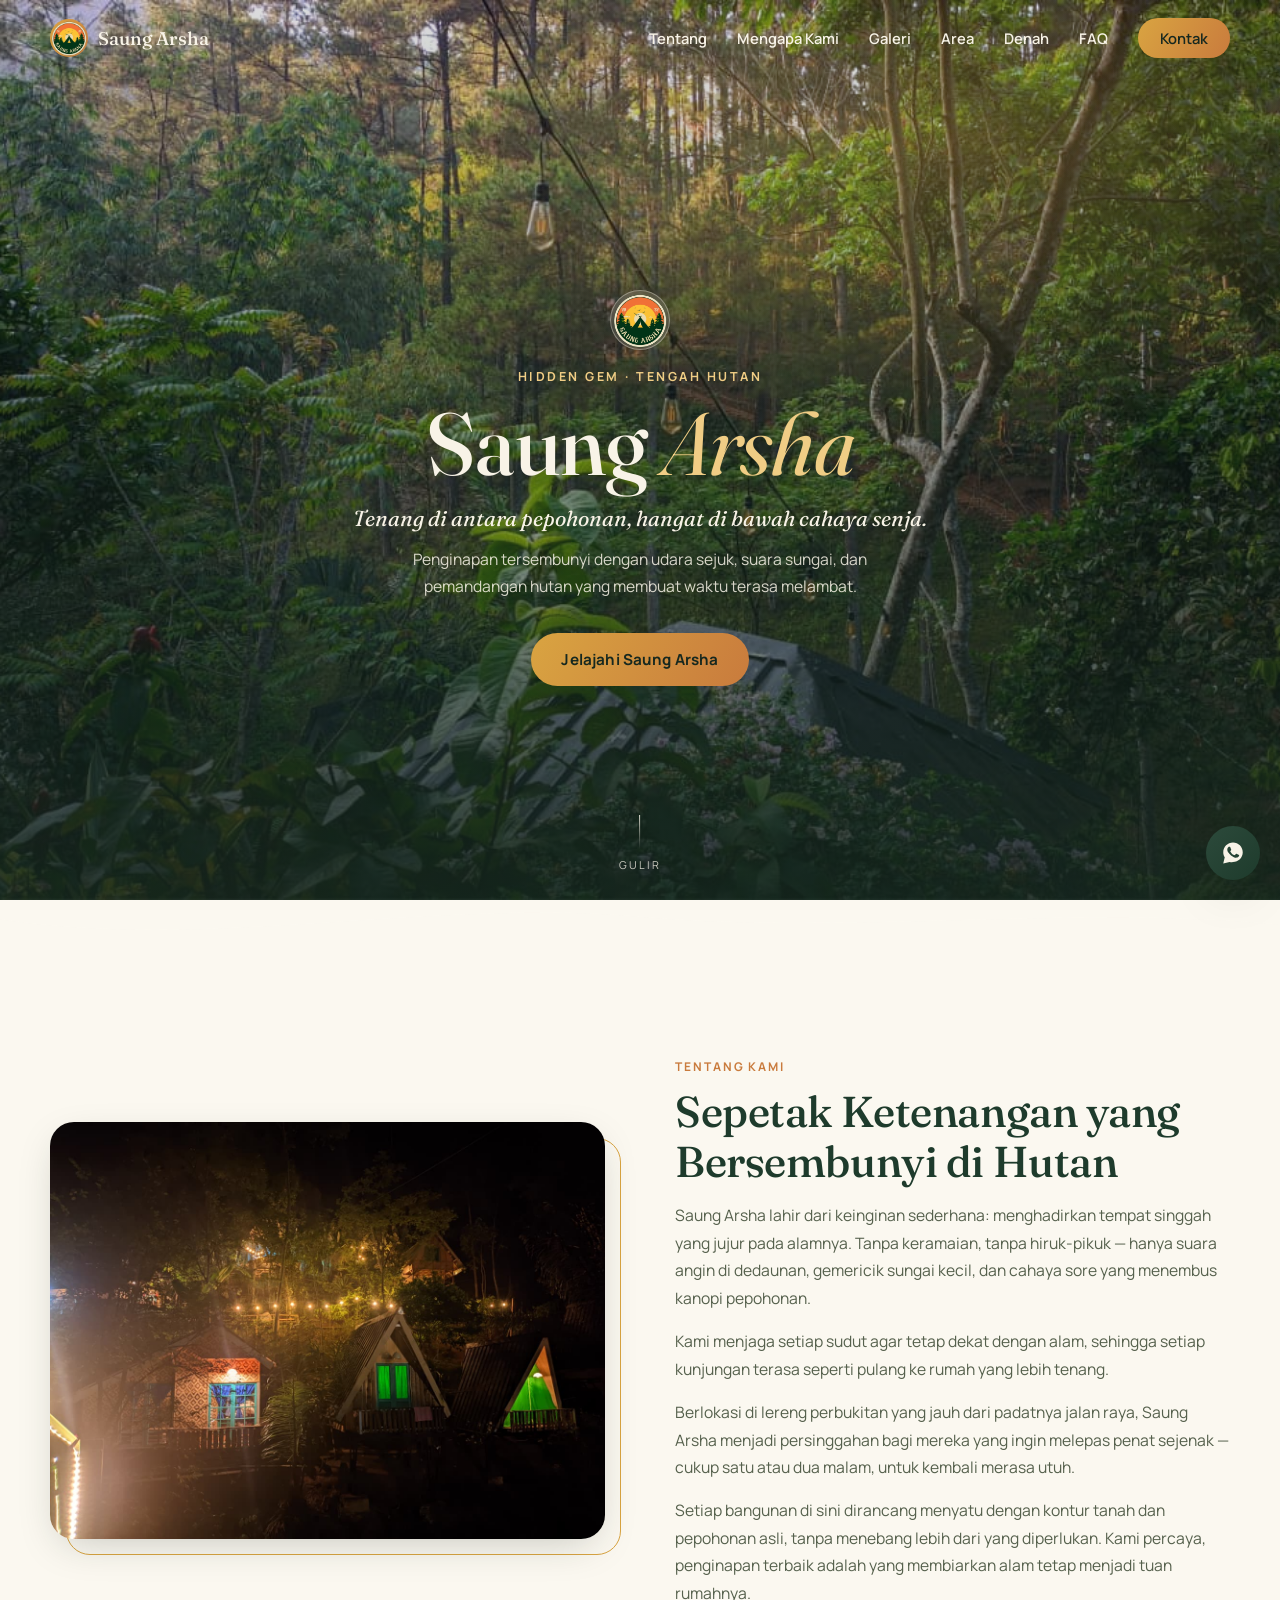
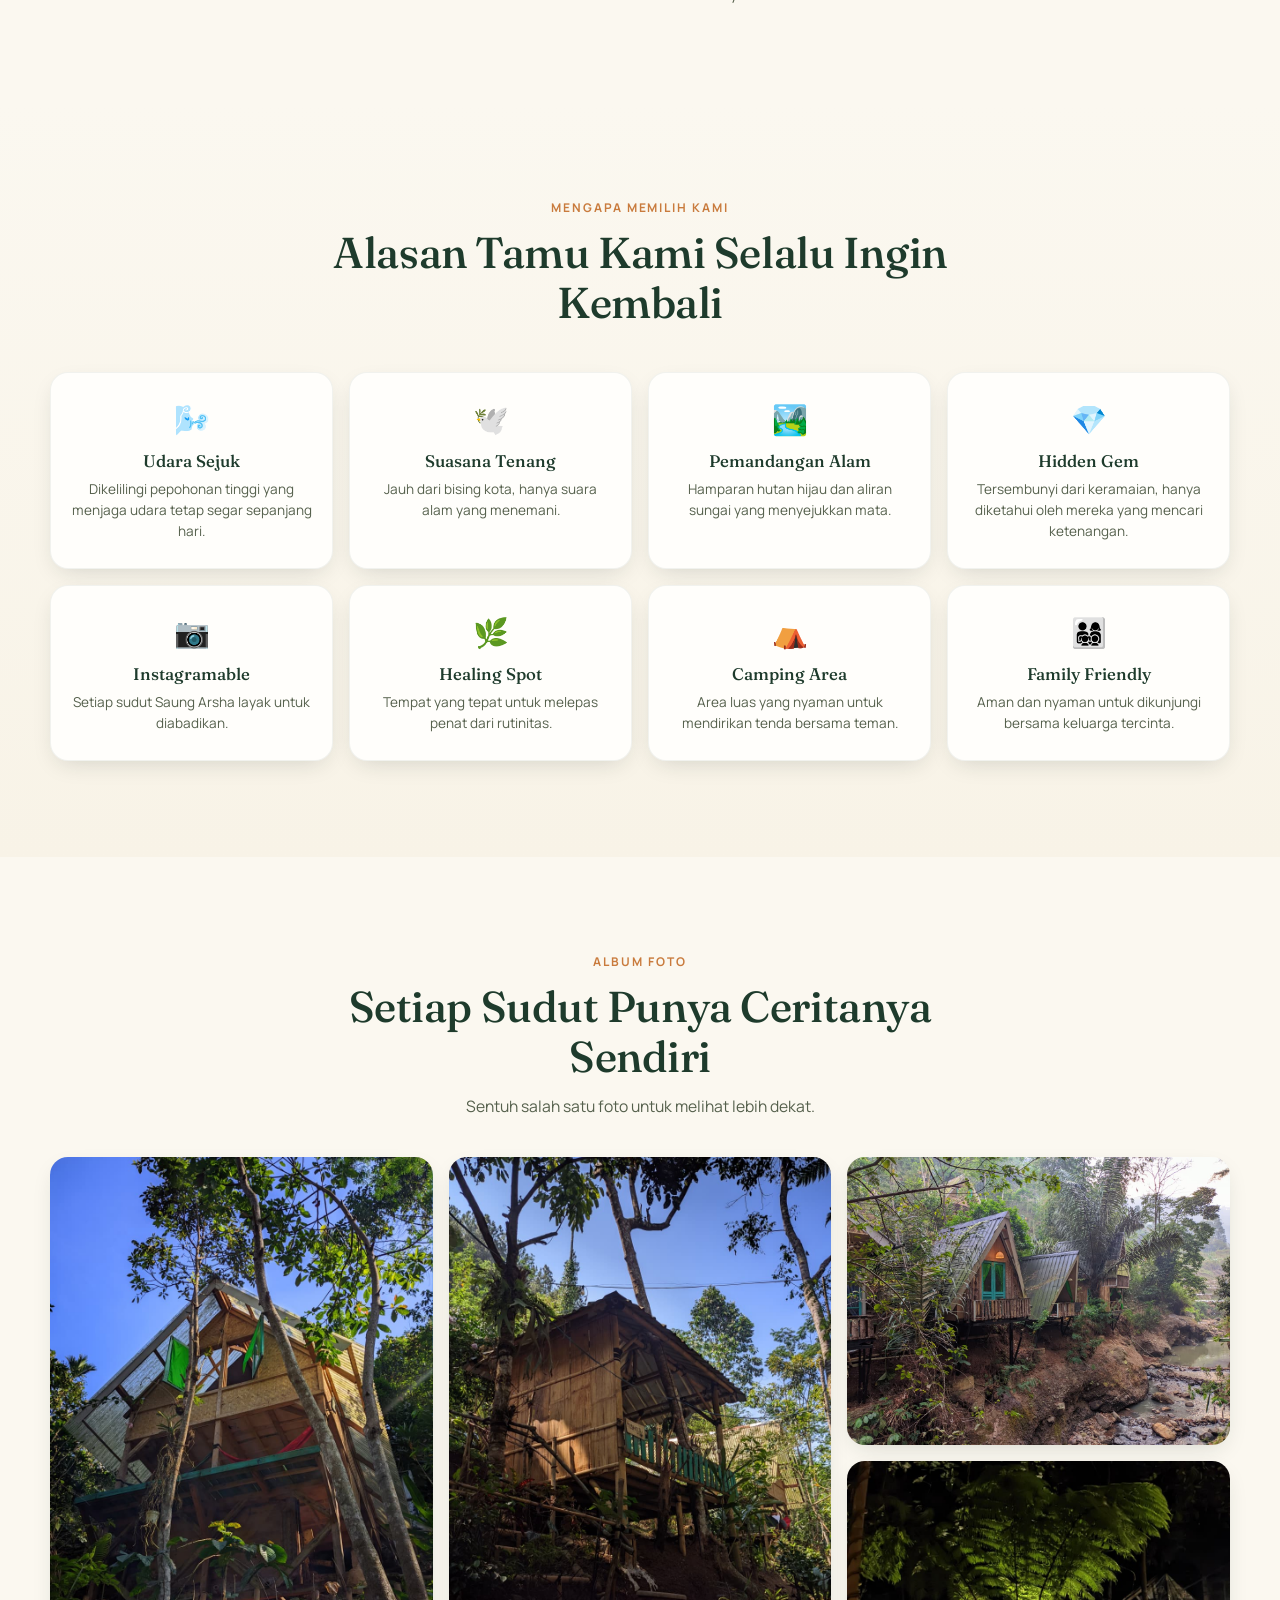
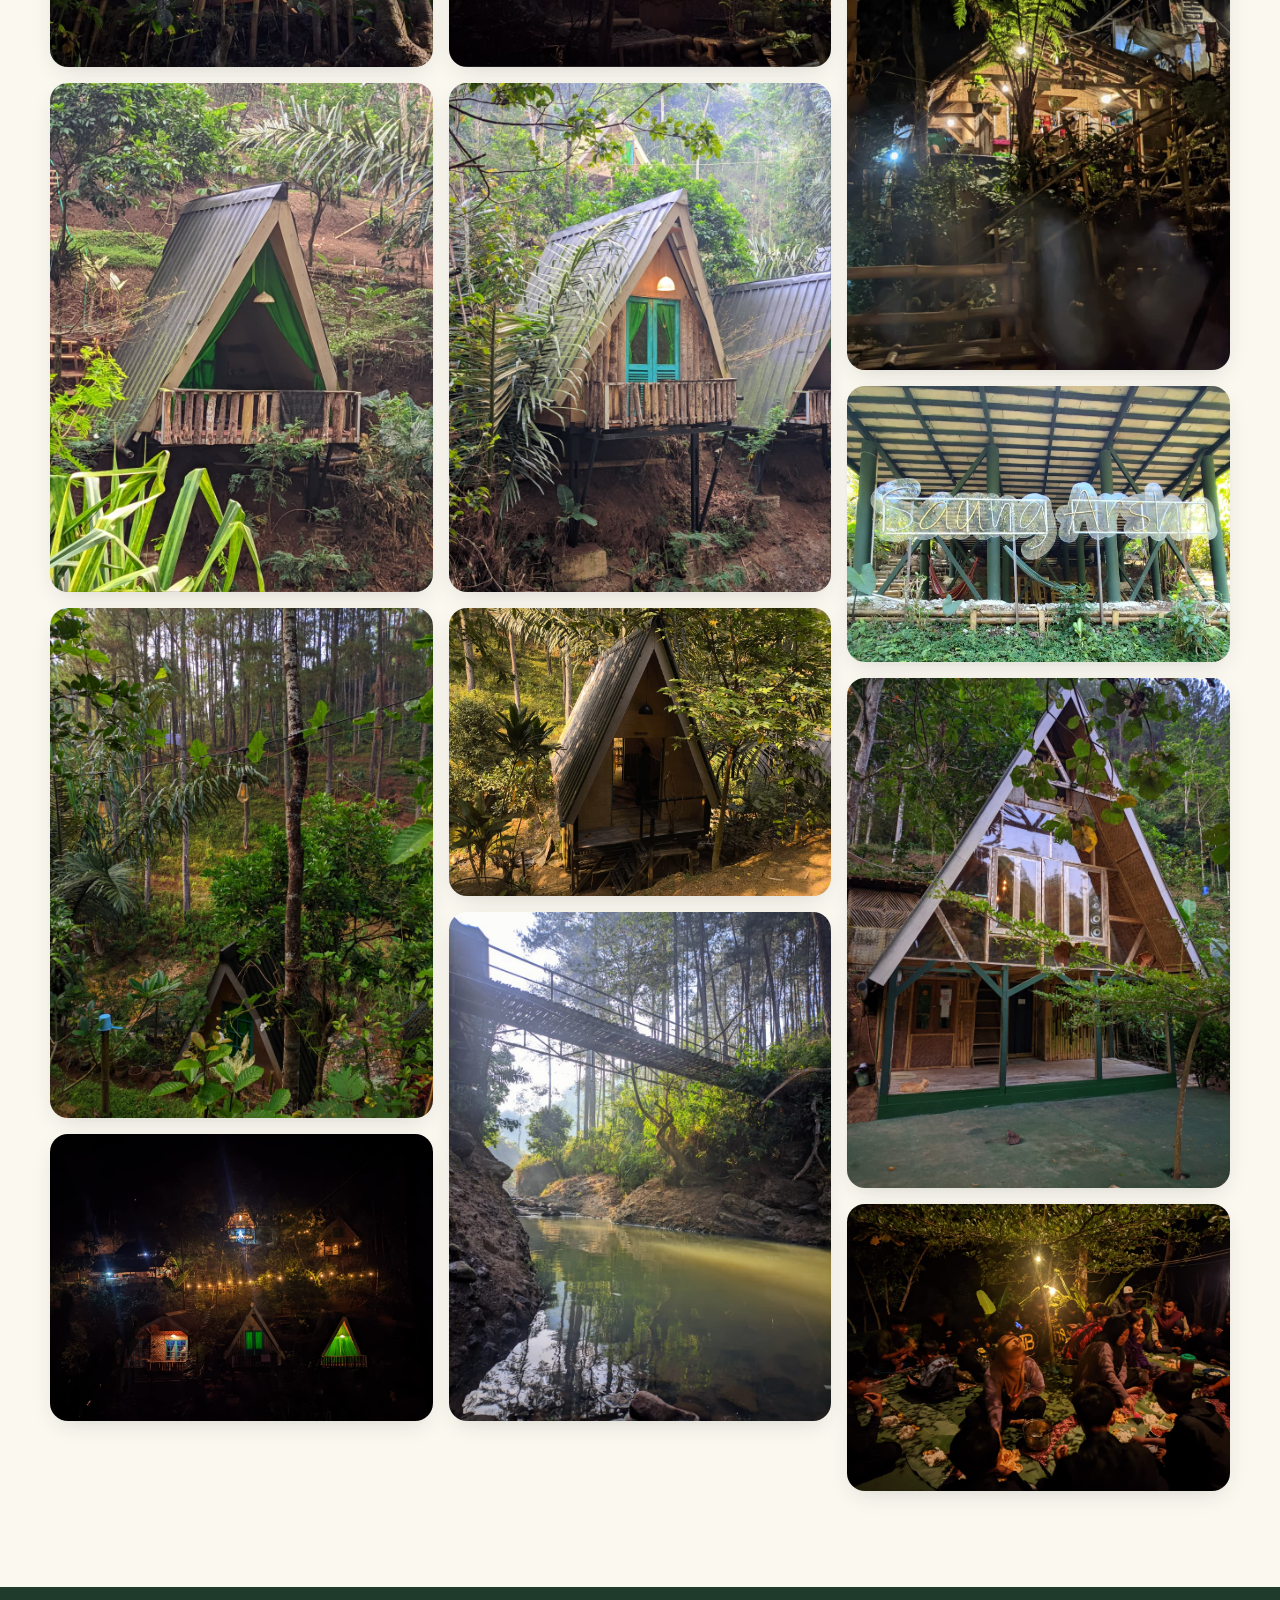
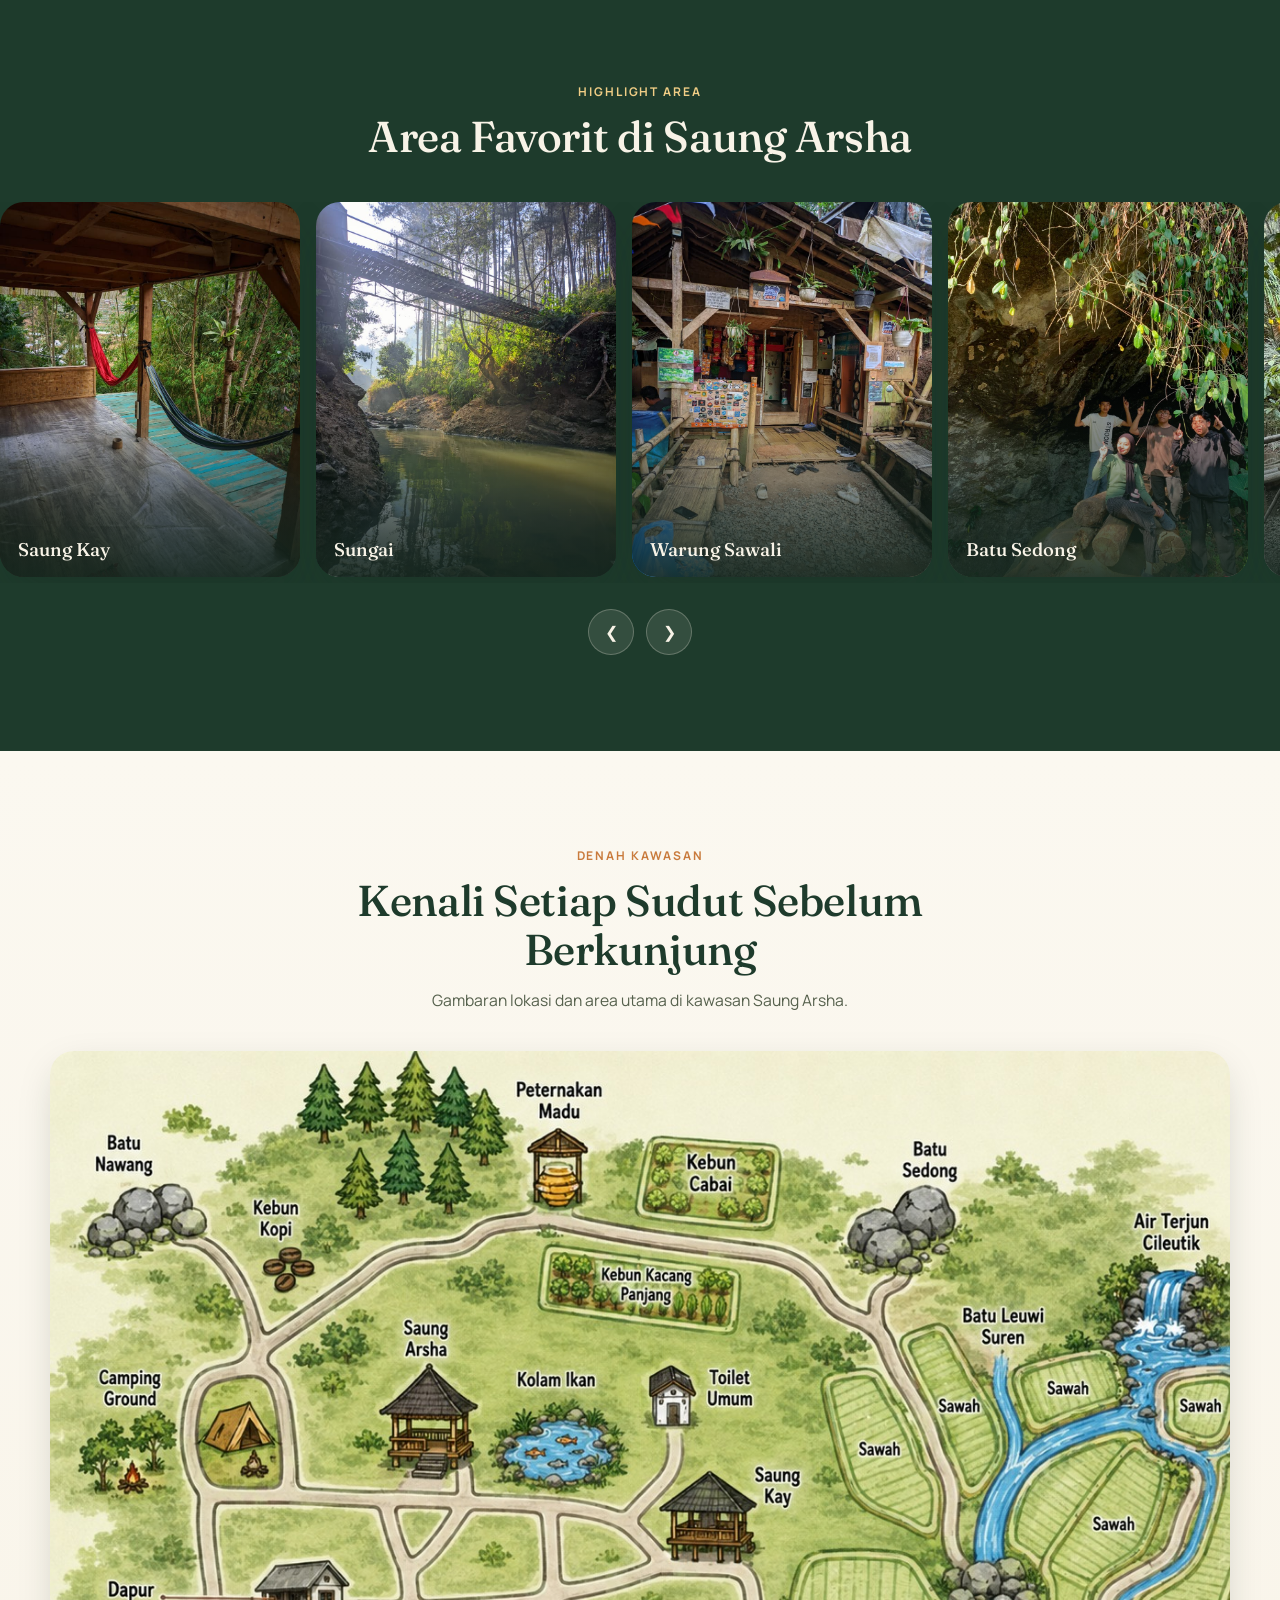
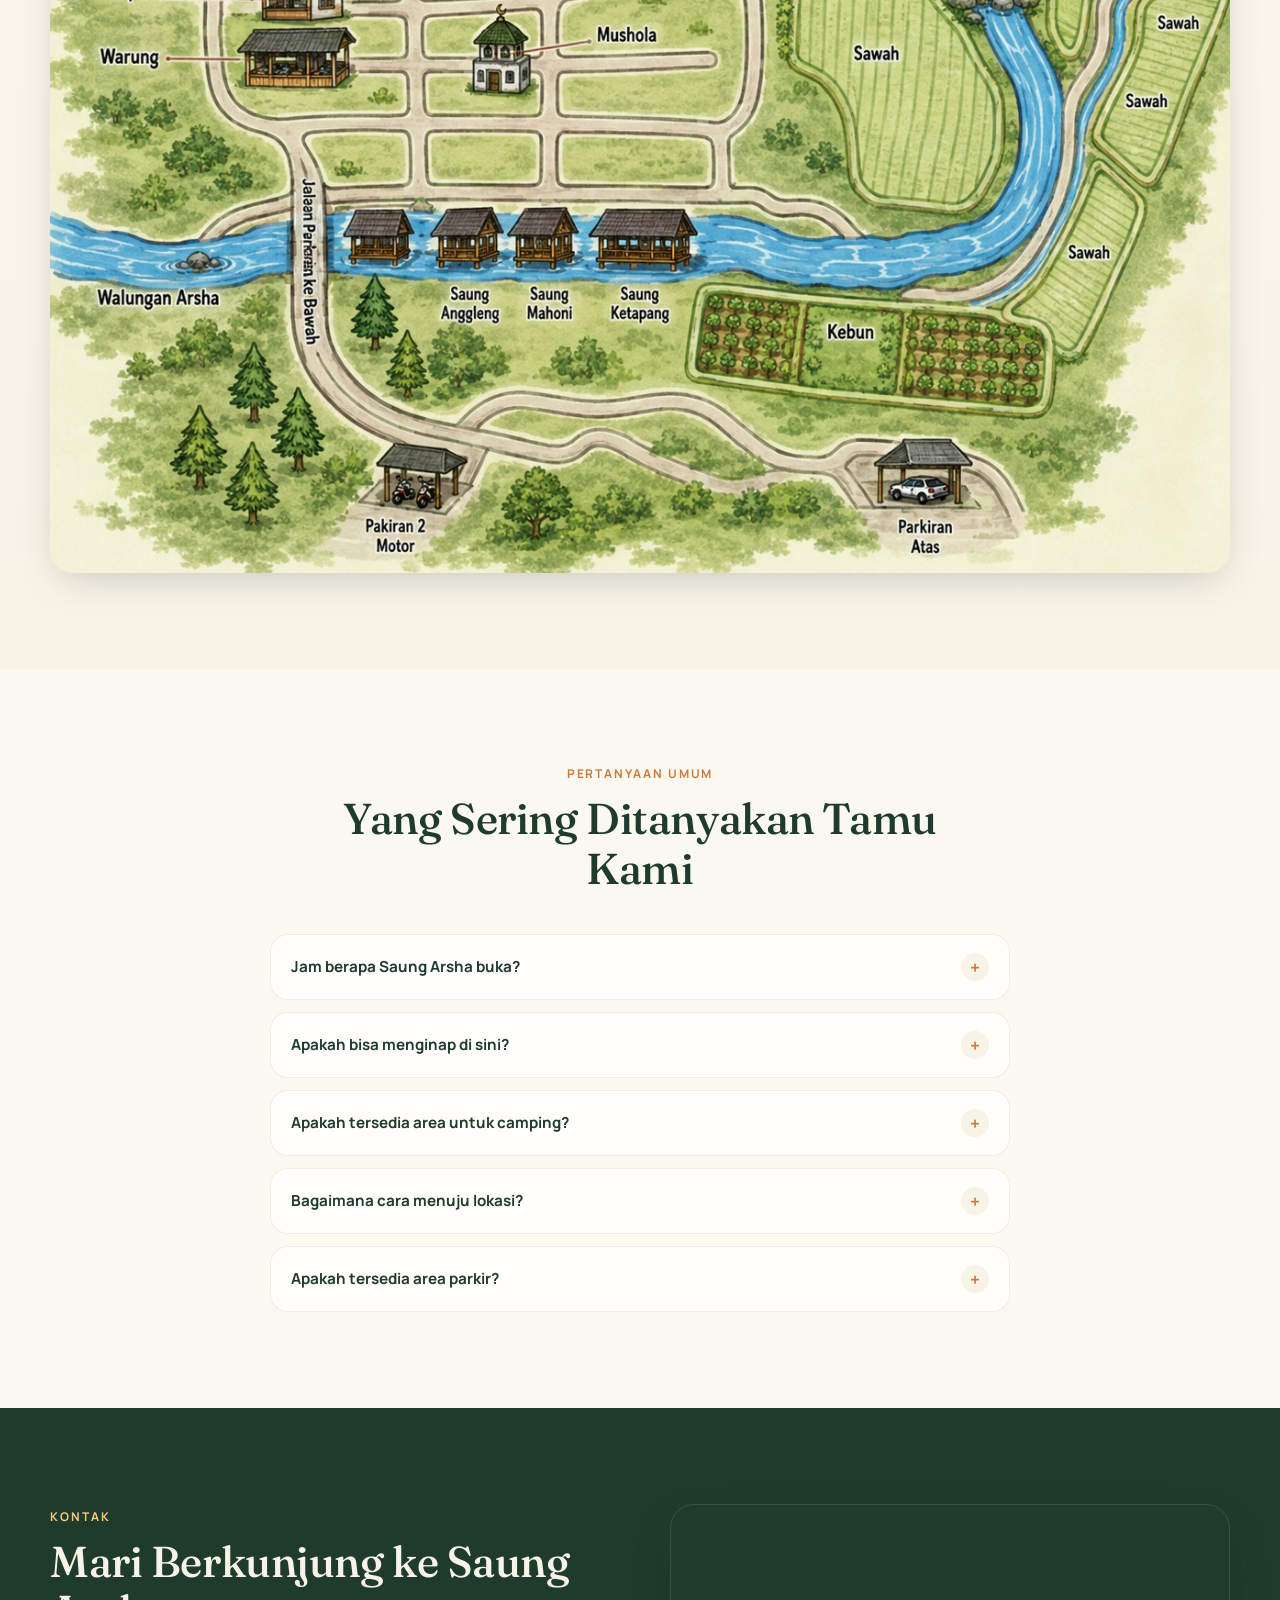
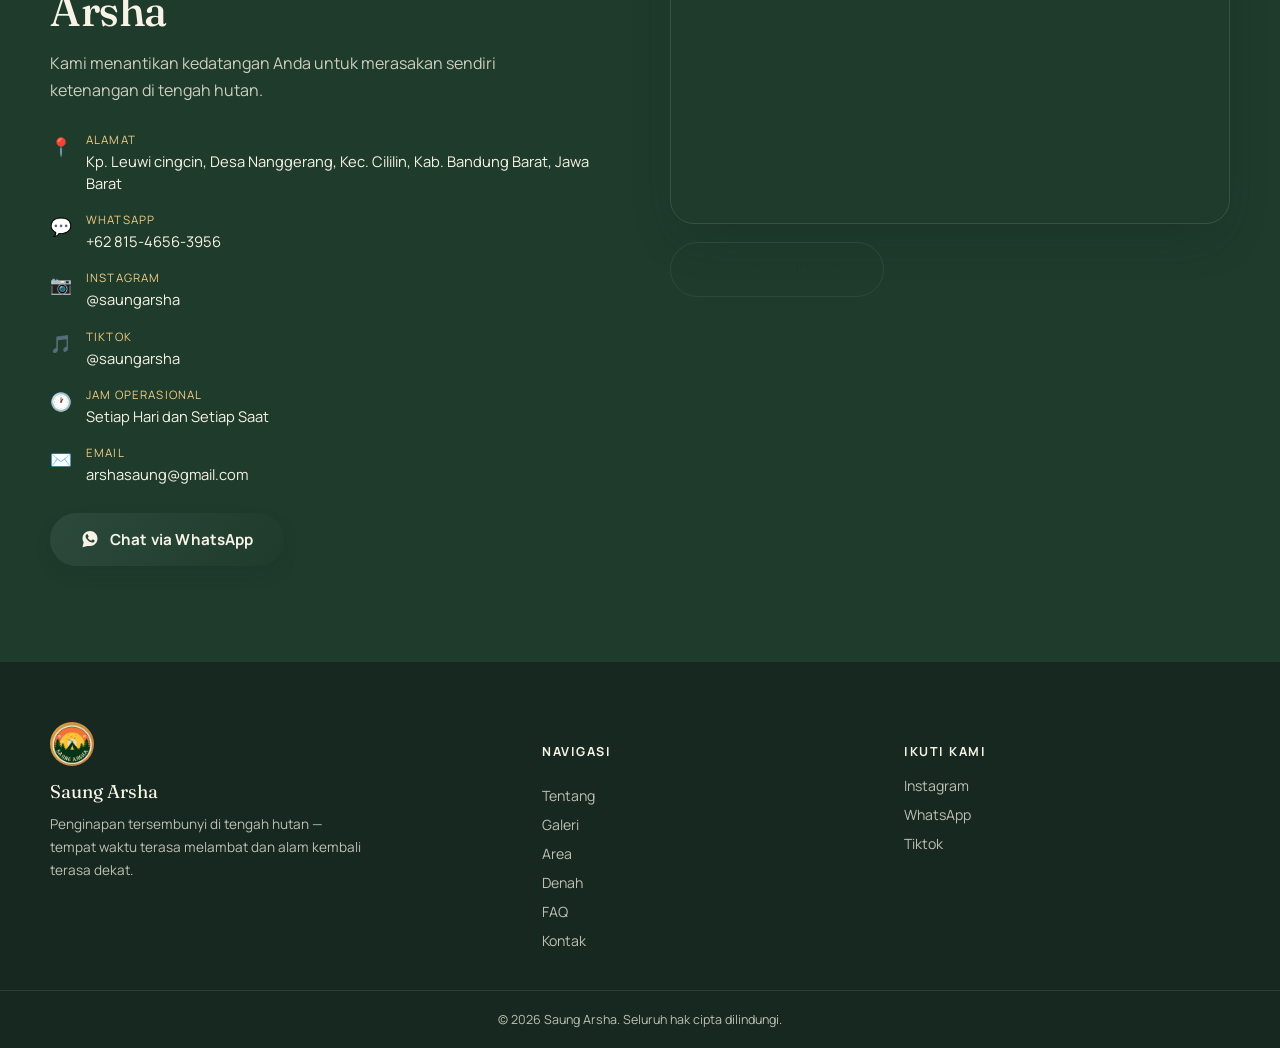
==== index.html @ 44b1d2aa "index.html" ====
<!DOCTYPE html>
<html lang="id">
<head>
<meta charset="UTF-8">
<meta name="viewport" content="width=device-width, initial-scale=1.0, viewport-fit=cover">
<title>Saung Arsha — Hidden Gem di Tengah Hutan</title>
<meta name="description" content="Saung Arsha adalah penginapan tersembunyi di tengah hutan dengan udara sejuk, suasana tenang, dan pemandangan alam yang memukau. Tempat healing terbaik jauh dari keramaian kota.">
<meta name="keywords" content="Saung Arsha, hidden gem, penginapan hutan, wisata alam, healing spot, camping, eco lodge">
<meta name="author" content="Saung Arsha">

<!-- Open Graph -->
<meta property="og:type" content="website">
<meta property="og:title" content="Saung Arsha — Hidden Gem di Tengah Hutan">
<meta property="og:description" content="Penginapan tersembunyi di tengah hutan dengan udara sejuk, suasana tenang, dan pemandangan alam yang memukau.">
<meta property="og:image" content="assets/images/og-image.jpg">
<meta property="og:locale" content="id_ID">

<link rel="icon" type="image/png" sizes="32x32" href="assets/icons/favicon-32.png">
<link rel="apple-touch-icon" href="assets/icons/apple-touch-icon.png">

<link rel="preconnect" href="https://fonts.googleapis.com">
<link rel="preconnect" href="https://fonts.gstatic.com" crossorigin>
<link href="https://fonts.googleapis.com/css2?family=Fraunces:ital,opsz,wght@0,9..144,300;0,9..144,400;0,9..144,500;0,9..144,600;1,9..144,400&family=Manrope:wght@400;500;600;700;800&display=swap" rel="stylesheet">

<link rel="stylesheet" href="assets/css/style.css">
</head>
<body>

<!-- ================= LOADING SCREEN ================= -->
<div class="loader" id="loader" aria-hidden="true">
  <div class="loader__mark">
    <span class="loader__ring"></span>
    <span class="loader__leaf">🌿</span>
  </div>
  <p class="loader__text">Saung Arsha</p>
</div>

<!-- ================= SCROLL PROGRESS ================= -->
<div class="progress-bar" id="progressBar"></div>

<!-- ================= NAVBAR ================= -->
<header class="navbar" id="navbar">
  <div class="navbar__inner">
    <a href="#hero" class="navbar__brand">
      <span class="navbar__brand-mark"><img src="assets/images/logo.png" alt="Logo Saung Arsha"></span>
      <span class="navbar__brand-name">Saung Arsha</span>
    </a>

    <nav class="navbar__nav" id="navMenu">
      <a href="#tentang" class="navbar__link" data-nav>Tentang</a>
      <a href="#mengapa" class="navbar__link" data-nav>Mengapa Kami</a>
      <a href="#galeri" class="navbar__link" data-nav>Galeri</a>
      <a href="#area" class="navbar__link" data-nav>Area</a>
      <a href="#denah" class="navbar__link" data-nav>Denah</a>
      <a href="#faq" class="navbar__link" data-nav>FAQ</a>
      <a href="#kontak" class="navbar__link navbar__link--cta" data-nav>Kontak</a>
    </nav>

    <button class="navbar__toggle" id="navToggle" aria-label="Buka menu" aria-expanded="false">
      <span></span><span></span><span></span>
    </button>
  </div>
</header>

<!-- Mobile menu overlay -->
<div class="mobile-menu" id="mobileMenu">
  <nav class="mobile-menu__nav">
    <a href="#tentang" data-nav-mobile>Tentang</a>
    <a href="#mengapa" data-nav-mobile>Mengapa Kami</a>
    <a href="#galeri" data-nav-mobile>Galeri</a>
    <a href="#area" data-nav-mobile>Area</a>
    <a href="#denah" data-nav-mobile>Denah</a>
    <a href="#faq" data-nav-mobile>FAQ</a>
    <a href="#kontak" data-nav-mobile>Kontak</a>
  </nav>
  <div class="mobile-menu__footer">
    <a href="https://wa.me/6281546563956" target="_blank" rel="noopener" class="btn btn--primary">Hubungi via WhatsApp</a>
  </div>
</div>

<main id="hero">

  <!-- ================= HERO ================= -->
  <section class="hero">
    <div class="hero__media">
      <img src="assets/images/hero.jpg" alt="Pemandangan Saung Arsha di tengah hutan saat sore hari" class="hero__img">
      <div class="hero__overlay"></div>
      <div class="hero__glow"></div>
    </div>

    <div class="hero__content">
      <div class="hero__logo reveal" data-reveal>
        <span class="hero__logo-mark"><img src="assets/images/logo.png" alt="Logo Saung Arsha"></span>
      </div>
      <p class="hero__eyebrow reveal" data-reveal data-delay="1">Hidden Gem &middot; Tengah Hutan</p>
      <h1 class="hero__title reveal" data-reveal data-delay="2">Saung <em>Arsha</em></h1>
      <p class="hero__tagline reveal" data-reveal data-delay="3">Tenang di antara pepohonan, hangat di bawah cahaya senja.</p>
      <p class="hero__desc reveal" data-reveal data-delay="4">
        Penginapan tersembunyi dengan udara sejuk, suara sungai, dan pemandangan hutan yang membuat waktu terasa melambat.
      </p>
      <div class="hero__actions reveal" data-reveal data-delay="5">
        <a href="#tentang" class="btn btn--primary btn--ripple">Jelajahi Saung Arsha</a>
      </div>
    </div>

    <a href="#tentang" class="hero__scroll" aria-label="Gulir ke bawah">
      <span class="hero__scroll-line"></span>
      <span class="hero__scroll-text">Gulir</span>
    </a>
  </section>

  <!-- ================= DIVIDER ================= -->
  <div class="section-divider" aria-hidden="true">
    <svg viewBox="0 0 1440 90" preserveAspectRatio="none"><path d="M0,32 C240,80 480,0 720,28 C960,56 1200,10 1440,40 L1440,90 L0,90 Z"></path></svg>
  </div>

  <!-- ================= TENTANG ================= -->
  <section class="about" id="tentang">
    <div class="container about__grid">
      <div class="about__media reveal-left" data-reveal>
        <img src="assets/images/about.jpg" loading="lazy" alt="Suasana penginapan Saung Arsha dikelilingi pepohonan hutan" class="about__img">
        <div class="about__media-frame"></div>
      </div>

      <div class="about__content">
        <p class="eyebrow reveal" data-reveal>Tentang Kami</p>
        <h2 class="section-title reveal" data-reveal data-delay="1">Sepetak Ketenangan yang Bersembunyi di Hutan</h2>
        <p class="about__text reveal" data-reveal data-delay="2">
          Saung Arsha lahir dari keinginan sederhana: menghadirkan tempat singgah yang jujur pada alamnya. Tanpa keramaian, tanpa hiruk‑pikuk — hanya suara angin di dedaunan, gemericik sungai kecil, dan cahaya sore yang menembus kanopi pepohonan.
        </p>
        <p class="about__text reveal" data-reveal data-delay="3">
          Kami menjaga setiap sudut agar tetap dekat dengan alam, sehingga setiap kunjungan terasa seperti pulang ke rumah yang lebih tenang.
        </p>

        <p class="about__text reveal" data-reveal data-delay="4">
          Berlokasi di lereng perbukitan yang jauh dari padatnya jalan raya, Saung Arsha menjadi persinggahan bagi mereka yang ingin melepas penat sejenak — cukup satu atau dua malam, untuk kembali merasa utuh.
        </p>
        <p class="about__text reveal" data-reveal data-delay="5">
          Setiap bangunan di sini dirancang menyatu dengan kontur tanah dan pepohonan asli, tanpa menebang lebih dari yang diperlukan. Kami percaya, penginapan terbaik adalah yang membiarkan alam tetap menjadi tuan rumahnya.
        </p>
      </div>
    </div>
  </section>

  <!-- ================= MENGAPA MEMILIH ================= -->
  <section class="why" id="mengapa">
    <div class="container">
      <p class="eyebrow eyebrow--center reveal" data-reveal>Mengapa Memilih Kami</p>
      <h2 class="section-title section-title--center reveal" data-reveal data-delay="1">Alasan Tamu Kami Selalu Ingin Kembali</h2>

      <div class="why__grid">
        <div class="why-card reveal" data-reveal data-delay="1">
          <span class="why-card__icon">🌬️</span>
          <h3>Udara Sejuk</h3>
          <p>Dikelilingi pepohonan tinggi yang menjaga udara tetap segar sepanjang hari.</p>
        </div>
        <div class="why-card reveal" data-reveal data-delay="2">
          <span class="why-card__icon">🕊️</span>
          <h3>Suasana Tenang</h3>
          <p>Jauh dari bising kota, hanya suara alam yang menemani.</p>
        </div>
        <div class="why-card reveal" data-reveal data-delay="3">
          <span class="why-card__icon">🏞️</span>
          <h3>Pemandangan Alam</h3>
          <p>Hamparan hutan hijau dan aliran sungai yang menyejukkan mata.</p>
        </div>
        <div class="why-card reveal" data-reveal data-delay="4">
          <span class="why-card__icon">💎</span>
          <h3>Hidden Gem</h3>
          <p>Tersembunyi dari keramaian, hanya diketahui oleh mereka yang mencari ketenangan.</p>
        </div>
        <div class="why-card reveal" data-reveal data-delay="1">
          <span class="why-card__icon">📷</span>
          <h3>Instagramable</h3>
          <p>Setiap sudut Saung Arsha layak untuk diabadikan.</p>
        </div>
        <div class="why-card reveal" data-reveal data-delay="2">
          <span class="why-card__icon">🌿</span>
          <h3>Healing Spot</h3>
          <p>Tempat yang tepat untuk melepas penat dari rutinitas.</p>
        </div>
        <div class="why-card reveal" data-reveal data-delay="3">
          <span class="why-card__icon">⛺</span>
          <h3>Camping Area</h3>
          <p>Area luas yang nyaman untuk mendirikan tenda bersama teman.</p>
        </div>
        <div class="why-card reveal" data-reveal data-delay="4">
          <span class="why-card__icon">👨‍👩‍👧‍👦</span>
          <h3>Family Friendly</h3>
          <p>Aman dan nyaman untuk dikunjungi bersama keluarga tercinta.</p>
        </div>
      </div>
    </div>
  </section>

  <!-- ================= ALBUM FOTO ================= -->
  <section class="gallery" id="galeri">
    <div class="container">
      <p class="eyebrow eyebrow--center reveal" data-reveal>Album Foto</p>
      <h2 class="section-title section-title--center reveal" data-reveal data-delay="1">Setiap Sudut Punya Ceritanya Sendiri</h2>
      <p class="section-sub reveal" data-reveal data-delay="2">Sentuh salah satu foto untuk melihat lebih dekat.</p>

      <div class="gallery__grid" id="galleryGrid">
        <button class="gallery__item reveal" data-reveal data-full="assets/images/kay.jpeg" data-title="Saung Kay">
          <img src="assets/images/kay.jpeg" loading="lazy" alt="Saung Kay" class="gallery__img">
          <span class="gallery__overlay"><span class="gallery__caption">Saung Kay</span></span>
        </button>
        <button class="gallery__item reveal" data-reveal data-full="assets/images/mahoni2.jpeg" data-title="Saung Mahoni 2">
          <img src="assets/images/mahoni2.jpeg" loading="lazy" alt="Saung Mahoni 2" class="gallery__img">
          <span class="gallery__overlay"><span class="gallery__caption">Saung Mahoni 2</span></span>
        </button>
        <button class="gallery__item reveal" data-reveal data-full="assets/images/morning.jpeg" data-title="Suasana Pagi">
          <img src="assets/images/morning.jpeg" loading="lazy" alt="Suasana Pagi" class="gallery__img">
          <span class="gallery__overlay"><span class="gallery__caption">Suasana Pagi</span></span>
        </button>
        <button class="gallery__item reveal" data-reveal data-full="assets/images/malam.jpeg" data-title="Suasana Malam">
          <img src="assets/images/malam.jpeg" loading="lazy" alt="Suasana Malam" class="gallery__img">
          <span class="gallery__overlay"><span class="gallery__caption">Suasana Malam</span></span>
        </button>
        <button class="gallery__item reveal" data-reveal data-full="assets/images/mushola.jpeg" data-title="Mushola">
          <img src="assets/images/mushola.jpeg" loading="lazy" alt="Mushola" class="gallery__img">
          <span class="gallery__overlay"><span class="gallery__caption">Mushola</span></span>
        </button>
        <button class="gallery__item reveal" data-reveal data-full="assets/images/mahoni1.jpeg" data-title="Saung Mahoni 1">
          <img src="assets/images/mahoni1.jpeg" loading="lazy" alt="Saung Mahoni 1" class="gallery__img">
          <span class="gallery__overlay"><span class="gallery__caption">Saung Mahoni 1</span></span>
        </button>
        <button class="gallery__item reveal" data-reveal data-full="assets/images/kaliandra.jpeg" data-title="Saung Kaliandra">
          <img src="assets/images/kaliandra.jpeg" loading="lazy" alt="Saung Kaliandra" class="gallery__img">
          <span class="gallery__overlay"><span class="gallery__caption">Saung Kaliandra</span></span>
        </button>
        <button class="gallery__item reveal" data-reveal data-full="assets/images/sungai1.jpeg" data-title="Area sungai di bawah jembatan">
          <img src="assets/images/sungai1.jpeg" loading="lazy" alt="Area sungai di bawah jembatan" class="gallery__img">
          <span class="gallery__overlay"><span class="gallery__caption">Area sungai di bawah jembatan</span></span>
        </button>
        <button class="gallery__item reveal" data-reveal data-full="assets/images/pagi.jpeg" data-title="Pagi hari">
          <img src="assets/images/pagi.jpeg" loading="lazy" alt="Detail arsitektur saung kayu" class="gallery__img">
          <span class="gallery__overlay"><span class="gallery__caption">Pagi hari</span></span>
        </button>
        <button class="gallery__item reveal" data-reveal data-full="assets/images/night.jpeg" data-title="Warung di malam hari">
          <img src="assets/images/night.jpeg" loading="lazy" alt="Warung di malam hari" class="gallery__img">
          <span class="gallery__overlay"><span class="gallery__caption">Warung di malam hari</span></span>
        </button>
        <button class="gallery__item reveal" data-reveal data-full="assets/images/board.jpeg" data-title="Board Saung Arsha">
          <img src="assets/images/board.jpeg" loading="lazy" alt="Suasana Malam" class="gallery__img">
          <span class="gallery__overlay"><span class="gallery__caption">Board Saung Arsha</span></span>
        </button>
        <button class="gallery__item reveal" data-reveal data-full="assets/images/arsha.jpeg" data-title="Saung Arsha">
          <img src="assets/images/arsha.jpeg" loading="lazy" alt="Warung di malam hari" class="gallery__img">
          <span class="gallery__overlay"><span class="gallery__caption">Saung Arsha</span></span>
        </button>
        <button class="gallery__item reveal" data-reveal data-full="assets/images/makan1.jpeg" data-title="Makan bersama di malam hari">
          <img src="assets/images/makan1.jpeg" loading="lazy" alt="Makan bersama di malam hari" class="gallery__img">
          <span class="gallery__overlay"><span class="gallery__caption">Makan bersama di malam hari</span></span>
        </button>
      </div>
    </div>
  </section>

  <!-- ================= LIGHTBOX ================= -->
  <div class="lightbox" id="lightbox" role="dialog" aria-modal="true" aria-hidden="true">
    <button class="lightbox__close" id="lightboxClose" aria-label="Tutup">&times;</button>
    <button class="lightbox__prev" id="lightboxPrev" aria-label="Sebelumnya">&#10094;</button>
    <figure class="lightbox__figure">
      <img src="" alt="" class="lightbox__img" id="lightboxImg">
      <figcaption class="lightbox__caption" id="lightboxCaption"></figcaption>
    </figure>
    <button class="lightbox__next" id="lightboxNext" aria-label="Berikutnya">&#10095;</button>
  </div>

  <!-- ================= HIGHLIGHT AREA (SLIDER) ================= -->
  <section class="highlight" id="area">
    <div class="container container--bleed">
      <p class="eyebrow eyebrow--center reveal" data-reveal>Highlight Area</p>
      <h2 class="section-title section-title--center reveal" data-reveal data-delay="1">Area Favorit di Saung Arsha</h2>

      <div class="highlight__slider" id="highlightSlider">
        <div class="highlight__track" id="highlightTrack">
          <div class="highlight-card">
            <img src="assets/images/skay.jpeg" loading="lazy" alt="Saung Kay" class="highlight-card__img">
            <div class="highlight-card__label">Saung Kay</div>
          </div>
          <div class="highlight-card">
            <img src="assets/images/sungai1.jpeg" loading="lazy" alt="Sungai" class="highlight-card__img">
            <div class="highlight-card__label">Sungai</div>
          </div>
          <div class="highlight-card">
            <img src="assets/images/warung.jpeg" loading="lazy" alt="Warung Sawali" class="highlight-card__img">
            <div class="highlight-card__label">Warung Sawali</div>
          </div>
          <div class="highlight-card">
            <img src="assets/images/sedong.jpeg" loading="lazy" alt="Batu Sedong" class="highlight-card__img">
            <div class="highlight-card__label">Batu Sedong</div>
          </div>
          <div class="highlight-card">
            <img src="assets/images/apiunggun.jpeg" loading="lazy" alt="Area api unggun" class="highlight-card__img">
            <div class="highlight-card__label">Area api unggun</div>
          </div>
          <div class="highlight-card">
            <img src="assets/images/kebun.jpeg" loading="lazy" alt="Kebun" class="highlight-card__img">
            <div class="highlight-card__label">kebun</div>
          </div>
        </div>
      </div>

      <div class="highlight__controls">
        <button class="highlight__btn" id="highlightPrev" aria-label="Geser ke kiri">&#10094;</button>
        <button class="highlight__btn" id="highlightNext" aria-label="Geser ke kanan">&#10095;</button>
      </div>
    </div>
  </section>

  <!-- ================= DENAH KAWASAN ================= -->
  <section class="denah" id="denah">
    <div class="container">
      <p class="eyebrow eyebrow--center reveal" data-reveal>Denah Kawasan</p>
      <h2 class="section-title section-title--center reveal" data-reveal data-delay="1">Kenali Setiap Sudut Sebelum Berkunjung</h2>
      <p class="section-sub reveal" data-reveal data-delay="2">Gambaran lokasi dan area utama di kawasan Saung Arsha.</p>

      <div class="denah__wrap reveal" data-reveal data-delay="3">
        <img src="assets/images/denah.jpeg" alt="Denah kawasan Saung Arsha" class="denah__img">

        <div class="denah__tooltip" id="denahTooltip">
          <button class="denah__tooltip-close" id="denahTooltipClose" aria-label="Tutup">&times;</button>
          <h4 id="denahTooltipTitle"></h4>
          <p id="denahTooltipDesc"></p>
        </div>
      </div>
    </div>
  </section>

  <!-- ================= FAQ ================= -->
  <section class="faq" id="faq">
    <div class="container container--narrow">
      <p class="eyebrow eyebrow--center reveal" data-reveal>Pertanyaan Umum</p>
      <h2 class="section-title section-title--center reveal" data-reveal data-delay="1">Yang Sering Ditanyakan Tamu Kami</h2>

      <div class="accordion" id="accordion">
        <div class="accordion__item reveal" data-reveal>
          <button class="accordion__trigger" aria-expanded="false">
            <span>Jam berapa Saung Arsha buka?</span>
            <span class="accordion__icon">+</span>
          </button>
          <div class="accordion__panel">
            <p>Saung Arsha buka setiap hari dan setiap saat, silakan hubungi kami terlebih dahulu.</p>
          </div>
        </div>

        <div class="accordion__item reveal" data-reveal>
          <button class="accordion__trigger" aria-expanded="false">
            <span>Apakah bisa menginap di sini?</span>
            <span class="accordion__icon">+</span>
          </button>
          <div class="accordion__panel">
            <p>Bisa. Tersedia beberapa saung yang nyaman untuk menginap dengan suasana hutan yang tenang sepanjang malam.</p>
          </div>
        </div>

        <div class="accordion__item reveal" data-reveal>
          <button class="accordion__trigger" aria-expanded="false">
            <span>Apakah tersedia area untuk camping?</span>
            <span class="accordion__icon">+</span>
          </button>
          <div class="accordion__panel">
            <p>Tersedia area camping yang luas dan teduh, cocok untuk mendirikan tenda bersama keluarga atau teman.</p>
          </div>
        </div>

        <div class="accordion__item reveal" data-reveal>
          <button class="accordion__trigger" aria-expanded="false">
            <span>Bagaimana cara menuju lokasi?</span>
            <span class="accordion__icon">+</span>
          </button>
          <div class="accordion__panel">
            <p>Lokasi dapat diakses menggunakan kendaraan pribadi. Silakan gunakan tombol "Buka di Google Maps" pada bagian kontak untuk panduan arah.</p>
          </div>
        </div>

        <div class="accordion__item reveal" data-reveal>
          <button class="accordion__trigger" aria-expanded="false">
            <span>Apakah tersedia area parkir?</span>
            <span class="accordion__icon">+</span>
          </button>
          <div class="accordion__panel">
            <p>Tersedia beberapa area parkir, namun khusus untuk roda empat cukup jauh dari lokasi.</p>
          </div>
        </div>
      </div>
    </div>
  </section>

  <!-- ================= KONTAK ================= -->
  <section class="contact" id="kontak">
    <div class="container contact__grid">
      <div class="contact__info reveal-left" data-reveal>
        <p class="eyebrow">Kontak</p>
        <h2 class="section-title">Mari Berkunjung ke Saung Arsha</h2>
        <p class="contact__lead">Kami menantikan kedatangan Anda untuk merasakan sendiri ketenangan di tengah hutan.</p>

        <ul class="contact__list">
          <li class="contact__list-item">
            <span class="contact__icon">📍</span>
            <div>
              <span class="contact__label">Alamat</span>
              <span class="contact__value">Kp. Leuwi cingcin, Desa Nanggerang, Kec. Cililin, Kab. Bandung Barat, Jawa Barat</span>
            </div>
          </li>
          <li class="contact__list-item">
            <span class="contact__icon">💬</span>
            <div>
              <span class="contact__label">WhatsApp</span>
              <span class="contact__value"><a href="https://wa.me/6281546563956" target="_blank" rel="noopener">+62 815‑4656‑3956</a></span>
            </div>
          </li>
          <li class="contact__list-item">
            <span class="contact__icon">📷</span>
            <div>
              <span class="contact__label">Instagram</span>
              <span class="contact__value"><a href="https://instagram.com/saungarsha" target="_blank" rel="noopener">@saungarsha</a></span>
            </div>
          </li>
          <li class="contact__list-item">
            <span class="contact__icon">🎵</span>
            <div>
              <span class="contact__label">Tiktok</span>
              <span class="contact__value"><a href="https://www.tiktok.com/@saungarsha?_r=1&_t=ZS-98Z7b90TTSD" target="_blank" rel="noopener">@saungarsha</a></span>
            </div>
          </li>
          <li class="contact__list-item">
            <span class="contact__icon">🕐</span>
            <div>
              <span class="contact__label">Jam Operasional</span>
              <span class="contact__value">Setiap Hari dan Setiap Saat</span>
            </div>
          </li>
          <li class="contact__list-item">
            <span class="contact__icon">✉️</span>
            <div>
              <span class="contact__label">Email</span>
              <span class="contact__value"><a href="mailto:arshasaung@gmail.com">arshasaung@gmail.com</a></span>
            </div>
          </li>
        </ul>

        <a href="https://wa.me/6281546563956" target="_blank" rel="noopener" class="btn btn--whatsapp btn--ripple">
          <svg viewBox="0 0 32 32" class="btn__icon" aria-hidden="true"><path fill="currentColor" d="M16.004 3C9.377 3 4 8.373 4 15c0 2.34.671 4.523 1.833 6.373L4 29l7.834-1.79A11.94 11.94 0 0 0 16.004 27C22.63 27 28 21.627 28 15S22.63 3 16.004 3Zm6.99 16.98c-.29.816-1.44 1.5-2.36 1.7-.63.13-1.45.24-4.22-.9-3.54-1.46-5.82-5.03-6-5.27-.18-.24-1.44-1.92-1.44-3.66 0-1.74.91-2.6 1.24-2.96.33-.36.71-.45.95-.45.24 0 .48.002.68.012.22.01.51-.084.8.61.29.7.99 2.42 1.08 2.6.09.18.15.39.03.63-.12.24-.18.39-.36.6-.18.21-.38.47-.54.63-.18.18-.37.38-.16.74.21.36.94 1.55 2.02 2.51 1.39 1.24 2.56 1.63 2.92 1.81.36.18.57.15.78-.09.21-.24.9-1.05 1.14-1.41.24-.36.48-.3.81-.18.33.12 2.09.99 2.45 1.17.36.18.6.27.69.42.09.15.09.87-.2 1.69Z"/></svg>
          Chat via WhatsApp
        </a>
      </div>

      <div class="contact__map reveal-right" data-reveal>
        <div class="contact__map-frame">
          <iframe
            src="https://www.google.com/maps/embed?pb=!1m18!1m12!1m3!1d3959.967499732265!2d107.4652653748363!3d-7.013105192988382!2m3!1f0!2f0!3f0!3m2!1i1024!2i768!4f13.1!3m3!1m2!1s0x2e68f388832a35d7%3A0x9f4de2727d022e6c!2sSaung%20Arsha%20leuwi%20cingcin!5e0!3m2!1sid!2sid!4v1785051976058!5m2!1sid!2sid"
            width="100%" height="100%" style="border:0;" allowfullscreen="" loading="lazy"
            referrerpolicy="no-referrer-when-downgrade"
            title="Lokasi Saung Arsha pada Google Maps">
          </iframe>
        </div>
        <a href="https://maps.google.com/?q=Saung+Arsha" target="_blank" rel="noopener" class="btn btn--outline btn--ripple">Buka di Google Maps</a>
      </div>
    </div>
  </section>

</main>

<!-- ================= FOOTER ================= -->
<footer class="footer">
  <div class="container footer__grid">
    <div class="footer__brand">
      <span class="footer__brand-mark"><img src="assets/images/logo.png" alt="Logo Saung Arsha"></span>
      <p class="footer__brand-name">Saung Arsha</p>
      <p class="footer__desc">Penginapan tersembunyi di tengah hutan — tempat waktu terasa melambat dan alam kembali terasa dekat.</p>
    </div>

    <div class="footer__nav">
      <h5>Navigasi</h5>
      <a href="#tentang">Tentang</a>
      <a href="#galeri">Galeri</a>
      <a href="#area">Area</a>
      <a href="#denah">Denah</a>
      <a href="#faq">FAQ</a>
      <a href="#kontak">Kontak</a>
    </div>

    <div class="footer__social">
      <h5>Ikuti Kami</h5>
      <div class="footer__social-links">
        <a href="https://instagram.com/saungarsha" target="_blank" rel="noopener" aria-label="Instagram">Instagram</a>
        <a href="https://wa.me/6281546563956" target="_blank" rel="noopener" aria-label="WhatsApp">WhatsApp</a>
        <a href="https://www.tiktok.com/@saungarsha?_r=1&_t=ZS-98Z7b90TTSD" target="_blank" rel="noopener" aria-label="Tiktok">Tiktok</a>
      </div>
    </div>
  </div>

  <div class="footer__bottom">
    <p>&copy; <span id="year"></span> Saung Arsha. Seluruh hak cipta dilindungi.</p>
  </div>
</footer>

<!-- ================= FLOATING BUTTONS ================= -->
<a href="https://wa.me/6281546563956" target="_blank" rel="noopener" class="fab fab--whatsapp" aria-label="Chat WhatsApp">
  <svg viewBox="0 0 32 32" aria-hidden="true"><path fill="currentColor" d="M16.004 3C9.377 3 4 8.373 4 15c0 2.34.671 4.523 1.833 6.373L4 29l7.834-1.79A11.94 11.94 0 0 0 16.004 27C22.63 27 28 21.627 28 15S22.63 3 16.004 3Zm6.99 16.98c-.29.816-1.44 1.5-2.36 1.7-.63.13-1.45.24-4.22-.9-3.54-1.46-5.82-5.03-6-5.27-.18-.24-1.44-1.92-1.44-3.66 0-1.74.91-2.6 1.24-2.96.33-.36.71-.45.95-.45.24 0 .48.002.68.012.22.01.51-.084.8.61.29.7.99 2.42 1.08 2.6.09.18.15.39.03.63-.12.24-.18.39-.36.6-.18.21-.38.47-.54.63-.18.18-.37.38-.16.74.21.36.94 1.55 2.02 2.51 1.39 1.24 2.56 1.63 2.92 1.81.36.18.57.15.78-.09.21-.24.9-1.05 1.14-1.41.24-.36.48-.3.81-.18.33.12 2.09.99 2.45 1.17.36.18.6.27.69.42.09.15.09.87-.2 1.69Z"/></svg>
</a>

<button class="fab fab--top" id="backToTop" aria-label="Kembali ke atas">
  <svg viewBox="0 0 24 24" aria-hidden="true"><path fill="currentColor" d="M12 5l-7 7h4v7h6v-7h4z"/></svg>
</button>

<script src="assets/js/script.js" defer></script>
</body>
</html>
---- assets/css/style.css ----
/* ============================================================
   SAUNG ARSHA — STYLESHEET
   Mobile-first. Vanilla CSS. No frameworks.
   ============================================================ */

/* ---------- 1. DESIGN TOKENS ---------- */
:root {
  /* Palette */
  --c-forest-900: #16281f;
  --c-forest-800: #1e3b2c;
  --c-forest-700: #2c4a3b;
  --c-forest-600: #3c5f4c;
  --c-orange: #c97b3d;
  --c-orange-light: #e0a06a;
  --c-gold: #d9a441;
  --c-gold-light: #f0cd85;
  --c-cream: #f8f3e7;
  --c-cream-soft: #fbf8f0;
  --c-white: #fffefb;
  --c-ink: #26301f;
  --c-ink-soft: #55604c;

  /* Gradients */
  --grad-dusk: linear-gradient(135deg, var(--c-forest-800) 0%, var(--c-forest-700) 45%, var(--c-orange) 100%);
  --grad-gold: linear-gradient(120deg, var(--c-gold) 0%, var(--c-orange) 100%);
  --grad-cream: linear-gradient(180deg, var(--c-cream-soft) 0%, var(--c-cream) 100%);
  --grad-overlay: linear-gradient(180deg, rgba(22,40,31,0.15) 0%, rgba(22,40,31,0.55) 65%, rgba(22,40,31,0.85) 100%);

  /* Typography */
  --font-display: "Fraunces", Georgia, serif;
  --font-body: "Manrope", -apple-system, BlinkMacSystemFont, "Segoe UI", sans-serif;

  /* Radius & shadow */
  --radius-lg: 24px;
  --radius-md: 18px;
  --radius-sm: 12px;
  --shadow-soft: 0 12px 40px -12px rgba(22, 40, 31, 0.25);
  --shadow-card: 0 8px 24px -8px rgba(22, 40, 31, 0.18);
  --shadow-lift: 0 20px 48px -16px rgba(22, 40, 31, 0.35);

  /* Layout */
  --container-w: 1220px;
  --nav-h: 76px;
  --ease: cubic-bezier(0.22, 1, 0.36, 1);
}

/* ---------- 2. RESET ---------- */
*, *::before, *::after { box-sizing: border-box; }
html { scroll-behavior: smooth; overflow-x: hidden; max-width: 100%; }
@media (prefers-reduced-motion: reduce) {
  html { scroll-behavior: auto; }
  *, *::before, *::after { animation-duration: 0.01ms !important; animation-iteration-count: 1 !important; transition-duration: 0.01ms !important; scroll-behavior: auto !important; }
}
body, h1, h2, h3, h4, p, ul, figure { margin: 0; }
ul { padding: 0; list-style: none; }
img { max-width: 100%; display: block; }
a { color: inherit; text-decoration: none; }
button { font: inherit; color: inherit; background: none; border: none; cursor: pointer; padding: 0; }
input, textarea { font: inherit; }

body {
  font-family: var(--font-body);
  color: var(--c-ink);
  background: var(--c-cream-soft);
  overflow-x: hidden;
  -webkit-font-smoothing: antialiased;
}

::selection { background: var(--c-gold); color: var(--c-forest-900); }

:focus-visible {
  outline: 2px solid var(--c-orange);
  outline-offset: 3px;
  border-radius: 4px;
}

/* ---------- 3. LAYOUT HELPERS ---------- */
.container {
  width: 100%;
  max-width: var(--container-w);
  margin-inline: auto;
  padding-inline: 20px;
}
.container--narrow { max-width: 780px; }
.container--bleed { max-width: 100%; padding-inline: 0; }
.container--bleed .eyebrow, .container--bleed .section-title, .container--bleed .section-sub { padding-inline: 20px; }

section { position: relative; padding-block: 72px; }

.eyebrow {
  display: inline-block;
  font-family: var(--font-body);
  font-weight: 700;
  font-size: 0.75rem;
  letter-spacing: 0.16em;
  text-transform: uppercase;
  color: var(--c-orange);
  margin-bottom: 12px;
}
.eyebrow--center { display: block; text-align: center; }

.section-title {
  font-family: var(--font-display);
  font-weight: 500;
  font-size: clamp(1.8rem, 6vw, 2.7rem);
  line-height: 1.15;
  color: var(--c-forest-800);
  letter-spacing: -0.01em;
}
.section-title--center { text-align: center; max-width: 680px; margin-inline: auto; }

.section-sub {
  text-align: center;
  color: var(--c-ink-soft);
  max-width: 520px;
  margin: 14px auto 0;
  font-size: 0.98rem;
}

/* ---------- 4. BUTTONS ---------- */
.btn {
  position: relative;
  display: inline-flex;
  align-items: center;
  justify-content: center;
  gap: 10px;
  padding: 16px 30px;
  border-radius: 999px;
  font-weight: 700;
  font-size: 0.95rem;
  letter-spacing: 0.01em;
  overflow: hidden;
  transition: transform 0.35s var(--ease), box-shadow 0.35s var(--ease), background 0.35s var(--ease);
  min-height: 52px;
}
.btn--primary {
  background: var(--grad-gold);
  color: var(--c-forest-900);
  box-shadow: var(--shadow-card);
}
.btn--primary:hover { transform: translateY(-3px); box-shadow: var(--shadow-lift); }

.btn--outline {
  background: transparent;
  color: var(--c-forest-800);
  border: 1.5px solid var(--c-forest-700);
  margin-top: 18px;
  width: 100%;
}
.btn--outline:hover { background: var(--c-forest-800); color: var(--c-cream); }

.btn--whatsapp {
  background: linear-gradient(120deg, #2c4a3b, #1e3b2c);
  color: var(--c-cream);
  margin-top: 28px;
  box-shadow: var(--shadow-card);
}
.btn--whatsapp:hover { transform: translateY(-3px); box-shadow: var(--shadow-lift); }
.btn__icon { width: 20px; height: 20px; }

.btn--ripple { -webkit-tap-highlight-color: transparent; }
.ripple {
  position: absolute;
  border-radius: 50%;
  background: rgba(255,255,255,0.5);
  transform: scale(0);
  animation: ripple-anim 0.6s var(--ease);
  pointer-events: none;
}
@keyframes ripple-anim {
  to { transform: scale(3); opacity: 0; }
}

/* ---------- 5. LOADER ---------- */
.loader {
  position: fixed; inset: 0; z-index: 9999;
  display: flex; flex-direction: column; align-items: center; justify-content: center;
  gap: 18px;
  background: var(--c-forest-800);
  transition: opacity 0.7s var(--ease), visibility 0.7s var(--ease);
}
.loader.is-hidden { opacity: 0; visibility: hidden; pointer-events: none; }
.loader__mark { position: relative; width: 74px; height: 74px; display: flex; align-items: center; justify-content: center; }
.loader__ring {
  position: absolute; inset: 0; border-radius: 50%;
  border: 2px solid rgba(217,164,65,0.25);
  border-top-color: var(--c-gold);
  animation: spin 1.1s linear infinite;
}
.loader__leaf { font-size: 1.6rem; animation: pulse 1.6s ease-in-out infinite; }
.loader__text {
  font-family: var(--font-display);
  color: var(--c-cream);
  letter-spacing: 0.08em;
  font-size: 0.95rem;
}
@keyframes spin { to { transform: rotate(360deg); } }
@keyframes pulse { 0%, 100% { transform: scale(1); opacity: 0.85; } 50% { transform: scale(1.15); opacity: 1; } }

/* ---------- 6. PROGRESS BAR ---------- */
.progress-bar {
  position: fixed; top: 0; left: 0; height: 3px; width: 0%;
  background: var(--grad-gold);
  z-index: 1001;
  transition: width 0.1s linear;
}

/* ---------- 7. NAVBAR ---------- */
.navbar {
  position: fixed; top: 0; left: 0; right: 0; z-index: 900;
  height: var(--nav-h);
  transition: background 0.4s var(--ease), box-shadow 0.4s var(--ease), backdrop-filter 0.4s var(--ease), height 0.4s var(--ease);
}
.navbar__inner {
  max-width: var(--container-w);
  margin-inline: auto;
  height: 100%;
  padding-inline: 20px;
  display: flex; align-items: center; justify-content: space-between;
}
.navbar__brand { display: flex; align-items: center; gap: 10px; }
.navbar__brand-mark {
  width: 38px; height: 38px; border-radius: 50%;
  display: flex; align-items: center; justify-content: center;
  background: var(--grad-gold);
  color: var(--c-forest-900);
  font-family: var(--font-display); font-weight: 600; font-size: 0.9rem;
}
.navbar__brand-name {
  font-family: var(--font-display);
  font-size: 1.15rem;
  font-weight: 500;
  color: var(--c-cream);
  transition: color 0.4s var(--ease);
}
.navbar.is-scrolled {
  background: rgba(248, 243, 231, 0.78);
  backdrop-filter: blur(14px) saturate(140%);
  -webkit-backdrop-filter: blur(14px) saturate(140%);
  box-shadow: 0 1px 0 rgba(22,40,31,0.06), 0 12px 30px -18px rgba(22,40,31,0.25);
  height: 68px;
}
.navbar.is-scrolled .navbar__brand-name { color: var(--c-forest-800); }

.navbar__nav { display: none; align-items: center; gap: 30px; }
.navbar__link {
  position: relative;
  font-size: 0.92rem; font-weight: 600;
  color: var(--c-cream);
  padding-block: 6px;
  transition: color 0.3s var(--ease);
}
.navbar.is-scrolled .navbar__link { color: var(--c-forest-800); }
.navbar__link::after {
  content: ""; position: absolute; left: 0; right: 100%; bottom: 0; height: 2px;
  background: var(--c-orange); transition: right 0.3s var(--ease);
}
.navbar__link:hover::after, .navbar__link.is-active::after { right: 0; }
.navbar__link.is-active { color: var(--c-orange); }
.navbar.is-scrolled .navbar__link.is-active { color: var(--c-orange); }

.navbar__link--cta {
  background: var(--grad-gold);
  color: var(--c-forest-900) !important;
  padding: 10px 22px;
  border-radius: 999px;
}
.navbar__link--cta::after { display: none; }

.navbar__toggle {
  display: flex; flex-direction: column; justify-content: center; gap: 5px;
  width: 40px; height: 40px;
}
.navbar__toggle span {
  display: block; width: 22px; height: 2px; background: var(--c-cream);
  transition: transform 0.35s var(--ease), opacity 0.35s var(--ease), background 0.35s var(--ease);
  margin-inline: auto;
}
.navbar.is-scrolled .navbar__toggle span { background: var(--c-forest-800); }
.navbar__toggle[aria-expanded="true"] span:nth-child(1) { transform: translateY(7px) rotate(45deg); }
.navbar__toggle[aria-expanded="true"] span:nth-child(2) { opacity: 0; }
.navbar__toggle[aria-expanded="true"] span:nth-child(3) { transform: translateY(-7px) rotate(-45deg); }

/* ---------- 8. MOBILE MENU ---------- */
.mobile-menu {
  position: fixed; inset: 0; z-index: 890;
  background: var(--c-forest-800);
  display: flex; flex-direction: column; justify-content: space-between;
  padding: 110px 28px 40px;
  transform: translateX(100%);
  transition: transform 0.5s var(--ease);
}
.mobile-menu.is-open { transform: translateX(0); }
.mobile-menu__nav { display: flex; flex-direction: column; gap: 6px; }
.mobile-menu__nav a {
  font-family: var(--font-display);
  font-size: 1.7rem;
  color: var(--c-cream);
  padding-block: 12px;
  border-bottom: 1px solid rgba(248,243,231,0.1);
  opacity: 0; transform: translateY(14px);
  transition: opacity 0.4s var(--ease), transform 0.4s var(--ease);
}
.mobile-menu.is-open .mobile-menu__nav a { opacity: 1; transform: translateY(0); }
.mobile-menu__nav a:nth-child(1) { transition-delay: 0.05s; }
.mobile-menu__nav a:nth-child(2) { transition-delay: 0.1s; }
.mobile-menu__nav a:nth-child(3) { transition-delay: 0.15s; }
.mobile-menu__nav a:nth-child(4) { transition-delay: 0.2s; }
.mobile-menu__nav a:nth-child(5) { transition-delay: 0.25s; }
.mobile-menu__nav a:nth-child(6) { transition-delay: 0.3s; }
.mobile-menu__nav a:nth-child(7) { transition-delay: 0.35s; }
.mobile-menu__footer .btn { width: 100%; }

/* ---------- 9. HERO ---------- */
/* ---------- 9. HERO ---------- */
.hero {
  position: relative;
  min-height: 100svh;
  display: flex; flex-direction: column; align-items: center; justify-content: center;
  overflow: hidden;
  color: var(--c-cream);
}
.hero__media { position: absolute; inset: 0; z-index: 0; }
.hero__img { display: block; width: 100%; height: 100%; object-fit: cover; object-position: center; }
.hero__overlay { position: absolute; inset: 0; background: var(--grad-overlay); }
.hero__glow {
  position: absolute; inset: 0;
  background: radial-gradient(60% 50% at 75% 15%, rgba(217,164,65,0.35), transparent 70%);
  mix-blend-mode: screen;
}
.hero__content {
  position: relative; z-index: 1;
  text-align: center;
  padding: 0 24px;
  max-width: 780px;
  padding-top: var(--nav-h);
}
.hero__logo { margin-bottom: 18px; display: flex; justify-content: center; }
.hero__logo-mark {
  width: 60px; height: 60px; border-radius: 50%;
  display: flex; align-items: center; justify-content: center;
  background: rgba(248,243,231,0.12);
  border: 1px solid rgba(248,243,231,0.35);
  backdrop-filter: blur(6px);
  font-family: var(--font-display); font-size: 1.3rem; letter-spacing: 0.02em;
}
.hero__eyebrow {
  font-size: 0.78rem; letter-spacing: 0.2em; text-transform: uppercase;
  color: var(--c-gold-light); font-weight: 700; margin-bottom: 14px;
}
.hero__title {
  font-family: var(--font-display);
  font-weight: 500;
  font-size: clamp(2.8rem, 13vw, 5.5rem);
  line-height: 1;
  letter-spacing: -0.01em;
  margin-bottom: 18px;
}
.hero__title em { font-style: italic; color: var(--c-gold-light); font-weight: 400; }
.hero__tagline {
  font-family: var(--font-display);
  font-size: clamp(1.05rem, 3vw, 1.35rem);
  font-style: italic;
  font-weight: 400;
  color: var(--c-cream);
  margin-bottom: 14px;
}
.hero__desc {
  font-size: 0.98rem;
  line-height: 1.7;
  color: rgba(248,243,231,0.85);
  max-width: 480px;
  margin: 0 auto 34px;
}
.hero__actions { display: flex; justify-content: center; }

.hero__scroll {
  position: absolute; bottom: 28px; left: 50%; transform: translateX(-50%);
  z-index: 1;
  display: flex; flex-direction: column; align-items: center; gap: 8px;
  color: rgba(248,243,231,0.8);
}
.hero__scroll-line {
  width: 1px; height: 34px;
  background: linear-gradient(to bottom, rgba(248,243,231,0.9), transparent);
  position: relative; overflow: hidden;
}
.hero__scroll-line::after {
  content: ""; position: absolute; top: -100%; left: 0; width: 100%; height: 100%;
  background: var(--c-gold);
  animation: scrollLine 1.8s ease-in-out infinite;
}
@keyframes scrollLine { to { top: 100%; } }
.hero__scroll-text { font-size: 0.68rem; letter-spacing: 0.18em; text-transform: uppercase; }

/* Reveal animations */
.reveal, .reveal-left, .reveal-right {
  opacity: 0;
  transition: opacity 0.9s var(--ease), transform 0.9s var(--ease);
}
.reveal { transform: translateY(28px); }
.reveal-left { transform: translateX(-32px); }
.reveal-right { transform: translateX(32px); }
.reveal.is-visible, .reveal-left.is-visible, .reveal-right.is-visible {
  opacity: 1; transform: translate(0, 0);
}
[data-delay="1"] { transition-delay: 0.08s; }
[data-delay="2"] { transition-delay: 0.16s; }
[data-delay="3"] { transition-delay: 0.24s; }
[data-delay="4"] { transition-delay: 0.32s; }
[data-delay="5"] { transition-delay: 0.4s; }

/* ---------- 10. SECTION DIVIDER ---------- */
.section-divider { line-height: 0; margin-top: -2px; position: relative; z-index: 1; }
.section-divider svg { width: 100%; height: 60px; display: block; }
.section-divider path { fill: var(--c-cream-soft); }

/* ---------- 11. ABOUT ---------- */
.about { background: var(--c-cream-soft); }
.about__grid { display: grid; grid-template-columns: 1fr; gap: 40px; align-items: center; }
.about__media { position: relative; }
.about__img { border-radius: var(--radius-lg); box-shadow: var(--shadow-soft); }
.about__media-frame {
  position: absolute; top: 16px; left: 16px; right: -16px; bottom: -16px;
  border: 1.5px solid var(--c-gold);
  border-radius: var(--radius-lg);
  z-index: -1;
}
.about__text { color: var(--c-ink-soft); line-height: 1.75; margin-top: 16px; font-size: 0.98rem; }

.info-cards {
  display: grid; grid-template-columns: repeat(2, 1fr); gap: 12px;
  margin-top: 30px;
}
.info-card {
  display: flex; align-items: center; gap: 10px;
  background: var(--c-white);
  border: 1px solid rgba(30,59,44,0.08);
  border-radius: var(--radius-sm);
  padding: 14px 16px;
  box-shadow: var(--shadow-card);
  transition: transform 0.35s var(--ease), box-shadow 0.35s var(--ease), background 0.35s var(--ease);
}
.info-card:hover { transform: translateY(-4px); box-shadow: var(--shadow-lift); background: var(--c-cream); }
.info-card__icon { font-size: 1.2rem; }
.info-card__label { font-weight: 600; font-size: 0.85rem; color: var(--c-forest-800); }

/* ---------- 12. WHY ---------- */
.why { background: var(--grad-cream); }
.why__grid {
  display: grid; grid-template-columns: repeat(2, 1fr); gap: 16px;
  margin-top: 44px;
}
.why-card {
  background: var(--c-white);
  border-radius: var(--radius-md);
  padding: 26px 18px;
  text-align: center;
  box-shadow: var(--shadow-card);
  border: 1px solid rgba(30,59,44,0.06);
  transition: transform 0.4s var(--ease), box-shadow 0.4s var(--ease);
}
.why-card:hover { transform: translateY(-6px); box-shadow: var(--shadow-lift); }
.why-card__icon { font-size: 1.8rem; display: block; margin-bottom: 12px; }
.why-card h3 { font-family: var(--font-display); font-weight: 500; font-size: 1.05rem; color: var(--c-forest-800); margin-bottom: 8px; }
.why-card p { font-size: 0.85rem; color: var(--c-ink-soft); line-height: 1.55; }

/* ---------- 13. GALLERY ---------- */
.gallery { background: var(--c-cream-soft); }
.gallery__grid {
  margin-top: 40px;
  column-count: 2;
  column-gap: 12px;
}
.gallery__item {
  position: relative;
  display: block;
  width: 100%;
  border-radius: var(--radius-md);
  overflow: hidden;
  margin-bottom: 12px;
  break-inside: avoid;
  box-shadow: var(--shadow-card);
}
.gallery__img { width: 100%; height: 100%; object-fit: cover; transition: transform 0.6s var(--ease); }
.gallery__item:hover .gallery__img, .gallery__item:focus-visible .gallery__img { transform: scale(1.08); }
.gallery__overlay {
  position: absolute; inset: 0;
  background: linear-gradient(180deg, transparent 40%, rgba(22,40,31,0.85) 100%);
  display: flex; align-items: flex-end; padding: 16px;
  opacity: 0; transition: opacity 0.4s var(--ease);
}
.gallery__item:hover .gallery__overlay, .gallery__item:focus-visible .gallery__overlay { opacity: 1; }
.gallery__caption { color: var(--c-cream); font-weight: 700; font-size: 0.85rem; text-align: left; }

/* ---------- 14. LIGHTBOX ---------- */
.lightbox {
  position: fixed; inset: 0; z-index: 1100;
  background: rgba(22,40,31,0.96);
  display: flex; align-items: center; justify-content: center;
  opacity: 0; visibility: hidden;
  transition: opacity 0.4s var(--ease), visibility 0.4s var(--ease);
  padding: 20px;
}
.lightbox.is-open { opacity: 1; visibility: visible; }
.lightbox__figure { max-width: 900px; width: 100%; text-align: center; }
.lightbox__img {
  max-height: 74vh; width: auto; margin-inline: auto;
  border-radius: var(--radius-md);
  box-shadow: 0 30px 80px rgba(0,0,0,0.5);
  transform: scale(0.94); transition: transform 0.4s var(--ease);
}
.lightbox.is-open .lightbox__img { transform: scale(1); }
.lightbox__caption { color: var(--c-cream); margin-top: 16px; font-size: 0.9rem; letter-spacing: 0.02em; }
.lightbox__close, .lightbox__prev, .lightbox__next {
  position: absolute;
  color: var(--c-cream);
  width: 44px; height: 44px;
  display: flex; align-items: center; justify-content: center;
  border-radius: 50%;
  background: rgba(248,243,231,0.1);
  transition: background 0.3s var(--ease);
  font-size: 1rem;
}
.lightbox__close:hover, .lightbox__prev:hover, .lightbox__next:hover { background: rgba(248,243,231,0.22); }
.lightbox__close { top: 20px; right: 20px; font-size: 1.6rem; }
.lightbox__prev { left: 14px; top: 50%; transform: translateY(-50%); }
.lightbox__next { right: 14px; top: 50%; transform: translateY(-50%); }

/* ---------- 15. HIGHLIGHT SLIDER ---------- */
.highlight { background: var(--c-forest-800); color: var(--c-cream); overflow: hidden; }
.highlight .eyebrow { color: var(--c-gold-light); }
.highlight .section-title { color: var(--c-cream); }
.highlight__slider { margin-top: 40px; overflow-x: auto; scroll-snap-type: x mandatory; scrollbar-width: none; -webkit-overflow-scrolling: touch; }
.highlight__slider::-webkit-scrollbar { display: none; }
.highlight__track { display: flex; gap: 16px; padding-inline: 20px; padding-bottom: 6px; }
.highlight-card {
  position: relative;
  flex: 0 0 auto;
  width: 74vw; max-width: 300px;
  aspect-ratio: 4/5;
  border-radius: var(--radius-lg);
  overflow: hidden;
  scroll-snap-align: start;
  box-shadow: var(--shadow-lift);
}
.highlight-card__img { width: 100%; height: 100%; object-fit: cover; transition: transform 0.6s var(--ease); }
.highlight-card:hover .highlight-card__img { transform: scale(1.06); }
.highlight-card::after {
  content: ""; position: absolute; inset: 0;
  background: linear-gradient(180deg, transparent 45%, rgba(22,40,31,0.9) 100%);
}
.highlight-card__label {
  position: absolute; left: 18px; bottom: 16px; z-index: 1;
  font-family: var(--font-display); font-size: 1.15rem; font-weight: 500;
}
.highlight__controls { display: flex; gap: 12px; justify-content: center; margin-top: 26px; padding-inline: 20px; }
.highlight__btn {
  width: 46px; height: 46px; border-radius: 50%;
  background: rgba(248,243,231,0.1);
  border: 1px solid rgba(248,243,231,0.25);
  color: var(--c-cream);
  display: flex; align-items: center; justify-content: center;
  transition: background 0.3s var(--ease);
}
.highlight__btn:hover { background: var(--c-gold); color: var(--c-forest-900); }

/* ---------- 16. DENAH ---------- */
.denah { background: var(--grad-cream); }
.denah__wrap { position: relative; margin-top: 40px; border-radius: var(--radius-lg); overflow: hidden; box-shadow: var(--shadow-soft); }
.denah__img { width: 100%; }
.denah__marker { position: absolute; transform: translate(-50%, -50%); z-index: 2; }
.denah__marker-dot {
  display: block; width: 18px; height: 18px; border-radius: 50%;
  background: var(--c-orange);
  border: 3px solid var(--c-cream);
  box-shadow: 0 0 0 0 rgba(201,123,61,0.6);
  animation: markerPulse 2.2s ease-out infinite;
}
@keyframes markerPulse {
  0% { box-shadow: 0 0 0 0 rgba(201,123,61,0.55); }
  70% { box-shadow: 0 0 0 14px rgba(201,123,61,0); }
  100% { box-shadow: 0 0 0 0 rgba(201,123,61,0); }
}
.denah__marker.is-active .denah__marker-dot { background: var(--c-gold); }
.denah__tooltip {
  position: absolute; z-index: 3;
  bottom: 16px; left: 16px; right: 16px;
  background: var(--c-white);
  border-radius: var(--radius-md);
  padding: 18px 40px 18px 18px;
  box-shadow: var(--shadow-lift);
  opacity: 0; visibility: hidden; transform: translateY(12px);
  transition: opacity 0.35s var(--ease), transform 0.35s var(--ease), visibility 0.35s var(--ease);
}
.denah__tooltip.is-open { opacity: 1; visibility: visible; transform: translateY(0); }
.denah__tooltip h4 { font-family: var(--font-display); color: var(--c-forest-800); font-size: 1.05rem; margin-bottom: 4px; }
.denah__tooltip p { font-size: 0.85rem; color: var(--c-ink-soft); }
.denah__tooltip-close {
  position: absolute; top: 10px; right: 10px;
  width: 26px; height: 26px; border-radius: 50%;
  display: flex; align-items: center; justify-content: center;
  color: var(--c-ink-soft); font-size: 1.1rem;
}

/* ---------- 17. FAQ / ACCORDION ---------- */
.faq { background: var(--c-cream-soft); }
.accordion { margin-top: 40px; display: flex; flex-direction: column; gap: 12px; }
.accordion__item {
  background: var(--c-white);
  border-radius: var(--radius-md);
  border: 1px solid rgba(30,59,44,0.08);
  overflow: hidden;
}
.accordion__trigger {
  width: 100%;
  display: flex; align-items: center; justify-content: space-between;
  gap: 16px;
  padding: 18px 20px;
  text-align: left;
  font-weight: 700;
  font-size: 0.95rem;
  color: var(--c-forest-800);
}
.accordion__icon {
  flex-shrink: 0;
  width: 28px; height: 28px; border-radius: 50%;
  background: var(--c-cream);
  display: flex; align-items: center; justify-content: center;
  font-size: 1.1rem; color: var(--c-orange);
  transition: transform 0.4s var(--ease), background 0.4s var(--ease);
}
.accordion__trigger[aria-expanded="true"] .accordion__icon { transform: rotate(135deg); background: var(--c-gold); color: var(--c-forest-900); }
.accordion__panel {
  max-height: 0; overflow: hidden;
  transition: max-height 0.45s var(--ease);
}
.accordion__panel p { padding: 0 20px 20px; color: var(--c-ink-soft); line-height: 1.7; font-size: 0.9rem; }

/* ---------- 18. CONTACT ---------- */
.contact { background: var(--c-forest-800); color: var(--c-cream); }
.contact .eyebrow { color: var(--c-gold-light); }
.contact .section-title { color: var(--c-cream); }
.contact__grid { display: grid; grid-template-columns: 1fr; gap: 40px; }
.contact__lead { margin-top: 14px; color: rgba(248,243,231,0.8); line-height: 1.7; max-width: 460px; }
.contact__list { margin-top: 28px; display: flex; flex-direction: column; gap: 18px; }
.contact__list-item { display: flex; gap: 14px; align-items: flex-start; }
.contact__icon { font-size: 1.1rem; margin-top: 2px; }
.contact__label { display: block; font-size: 0.72rem; letter-spacing: 0.1em; text-transform: uppercase; color: var(--c-gold-light); margin-bottom: 3px; }
.contact__value { font-size: 0.92rem; color: var(--c-cream); line-height: 1.5; }
.contact__value a:hover { color: var(--c-gold-light); }

.contact__map-frame {
  border-radius: var(--radius-lg);
  overflow: hidden;
  height: 320px;
  box-shadow: var(--shadow-lift);
  border: 1px solid rgba(248,243,231,0.12);
}

/* ---------- 19. FOOTER ---------- */
.footer { background: var(--c-forest-900); color: rgba(248,243,231,0.75); padding-top: 60px; }
.footer__grid { display: grid; grid-template-columns: 1fr; gap: 36px; padding-bottom: 40px; }
.footer__brand-mark {
  width: 44px; height: 44px; border-radius: 50%;
  display: flex; align-items: center; justify-content: center;
  background: var(--grad-gold); color: var(--c-forest-900);
  font-family: var(--font-display); font-weight: 600;
  margin-bottom: 14px;
}
.footer__brand-name { font-family: var(--font-display); color: var(--c-cream); font-size: 1.15rem; margin-bottom: 10px; }
.footer__desc { font-size: 0.85rem; line-height: 1.7; max-width: 320px; }
.footer__nav h5, .footer__social h5 {
  color: var(--c-cream); font-size: 0.78rem; letter-spacing: 0.12em; text-transform: uppercase;
  margin-bottom: 16px; font-weight: 700;
}
.footer__nav { display: flex; flex-direction: column; gap: 10px; font-size: 0.88rem; }
.footer__nav a:hover, .footer__social-links a:hover { color: var(--c-gold-light); }
.footer__social-links { display: flex; flex-direction: column; gap: 10px; font-size: 0.88rem; }
.footer__bottom {
  border-top: 1px solid rgba(248,243,231,0.1);
  padding: 20px;
  text-align: center;
  font-size: 0.78rem;
}

/* ---------- 20. FLOATING BUTTONS ---------- */
.fab {
  position: fixed; z-index: 800;
  width: 54px; height: 54px; border-radius: 50%;
  display: flex; align-items: center; justify-content: center;
  box-shadow: var(--shadow-lift);
  transition: transform 0.35s var(--ease), opacity 0.35s var(--ease), visibility 0.35s var(--ease);
}
.fab--whatsapp {
  right: 20px; bottom: 20px;
  background: linear-gradient(135deg, #2c4a3b, #1e3b2c);
  color: var(--c-cream);
}
.fab--whatsapp svg { width: 26px; height: 26px; }
.fab--whatsapp:hover { transform: scale(1.08); }
.fab--top {
  right: 20px; bottom: 84px;
  background: var(--grad-gold);
  color: var(--c-forest-900);
  opacity: 0; visibility: hidden; transform: translateY(12px);
}
.fab--top.is-visible { opacity: 1; visibility: visible; transform: translateY(0); }
.fab--top svg { width: 20px; height: 20px; }

/* ============================================================
   RESPONSIVE — TABLET (>=640px)
   ============================================================ */
@media (min-width: 640px) {
  section { padding-block: 96px; }
  .info-cards { grid-template-columns: repeat(3, 1fr); }
  .why__grid { grid-template-columns: repeat(3, 1fr); }
  .gallery__grid { column-count: 3; column-gap: 16px; }
  .gallery__item { margin-bottom: 16px; }
  .footer__grid { grid-template-columns: 1.3fr 1fr 1fr; }
}

/* ============================================================
   RESPONSIVE — DESKTOP (>=980px)
   ============================================================ */
@media (min-width: 980px) {
  .navbar__nav { display: flex; }
  .navbar__toggle { display: none; }
  .mobile-menu { display: none; }

  .about__grid { grid-template-columns: 1fr 1fr; gap: 70px; }
  .contact__grid { grid-template-columns: 1fr 1fr; gap: 60px; }
  .footer__grid { grid-template-columns: 1.4fr 1fr 1fr; }

  .highlight-card { width: 300px; }

  .btn--outline { width: auto; }
}

@media (min-width: 1200px) {
  .why__grid { grid-template-columns: repeat(4, 1fr); }
}
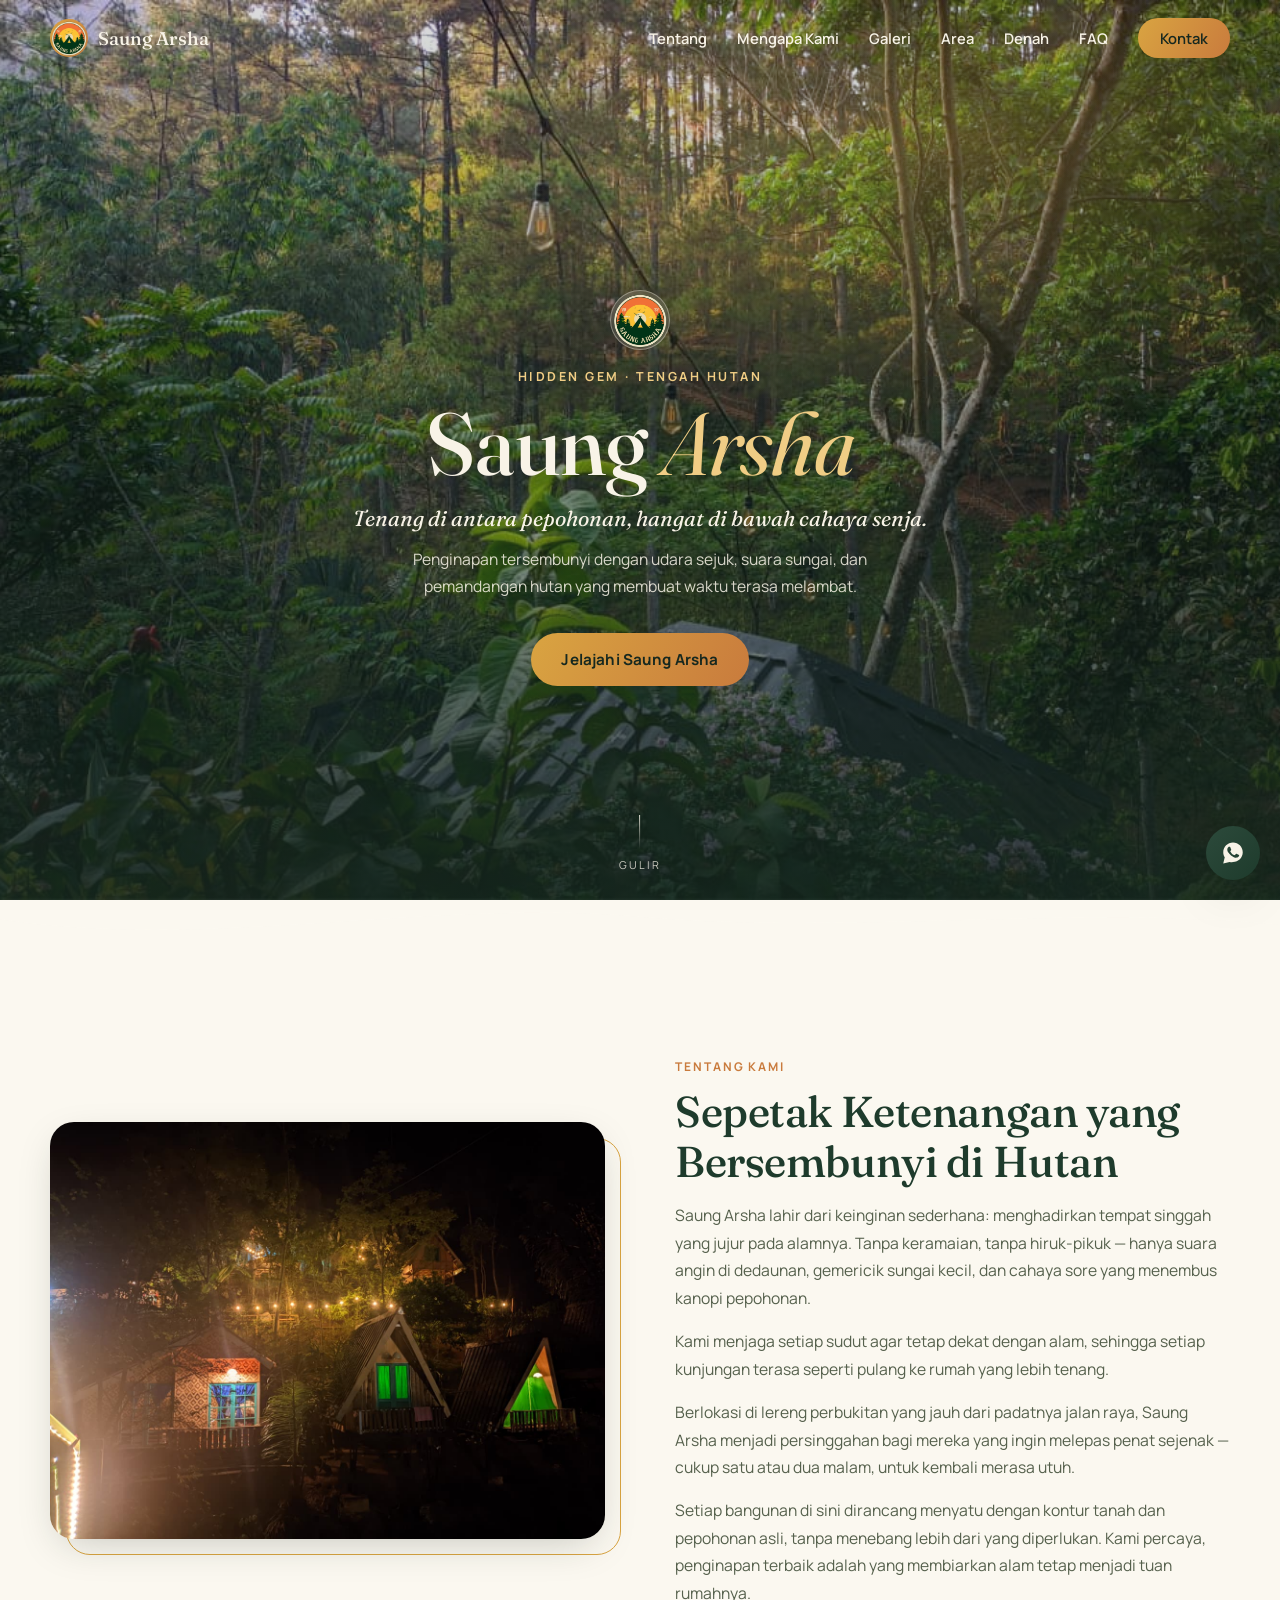
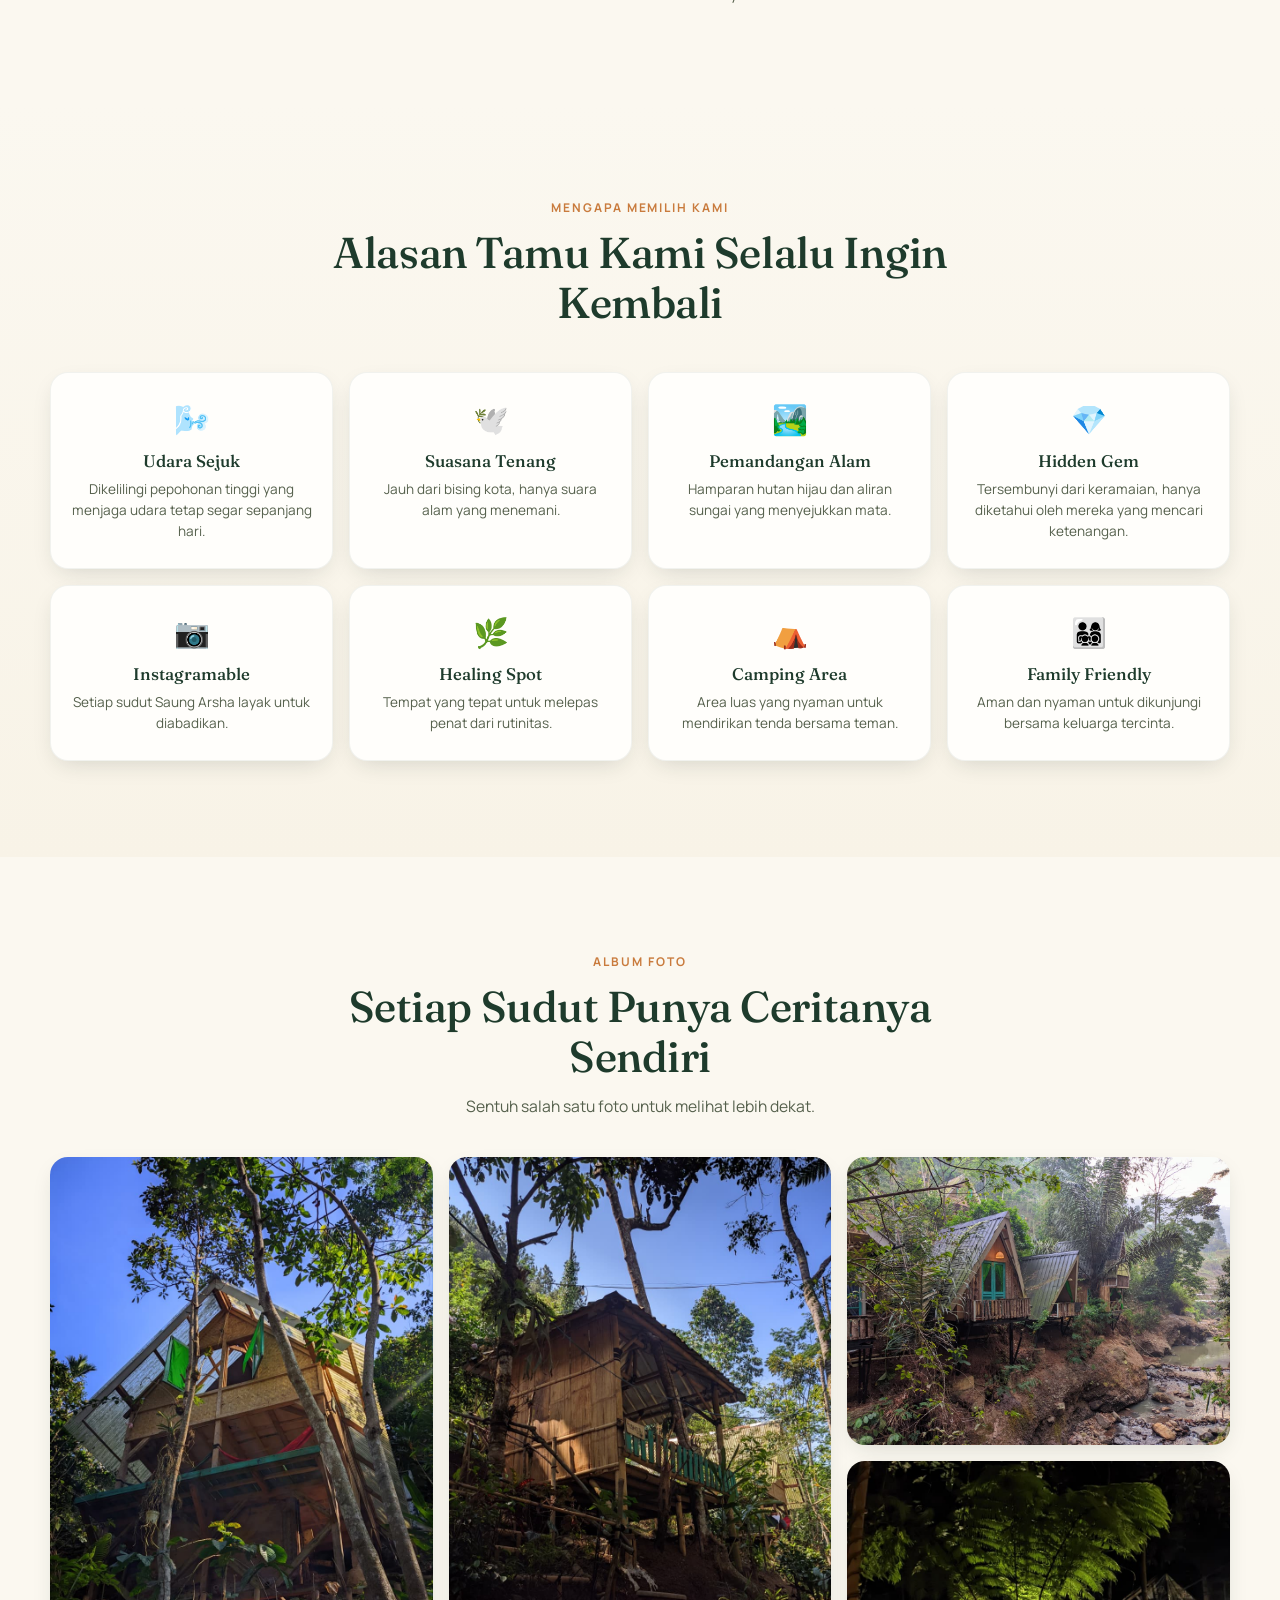
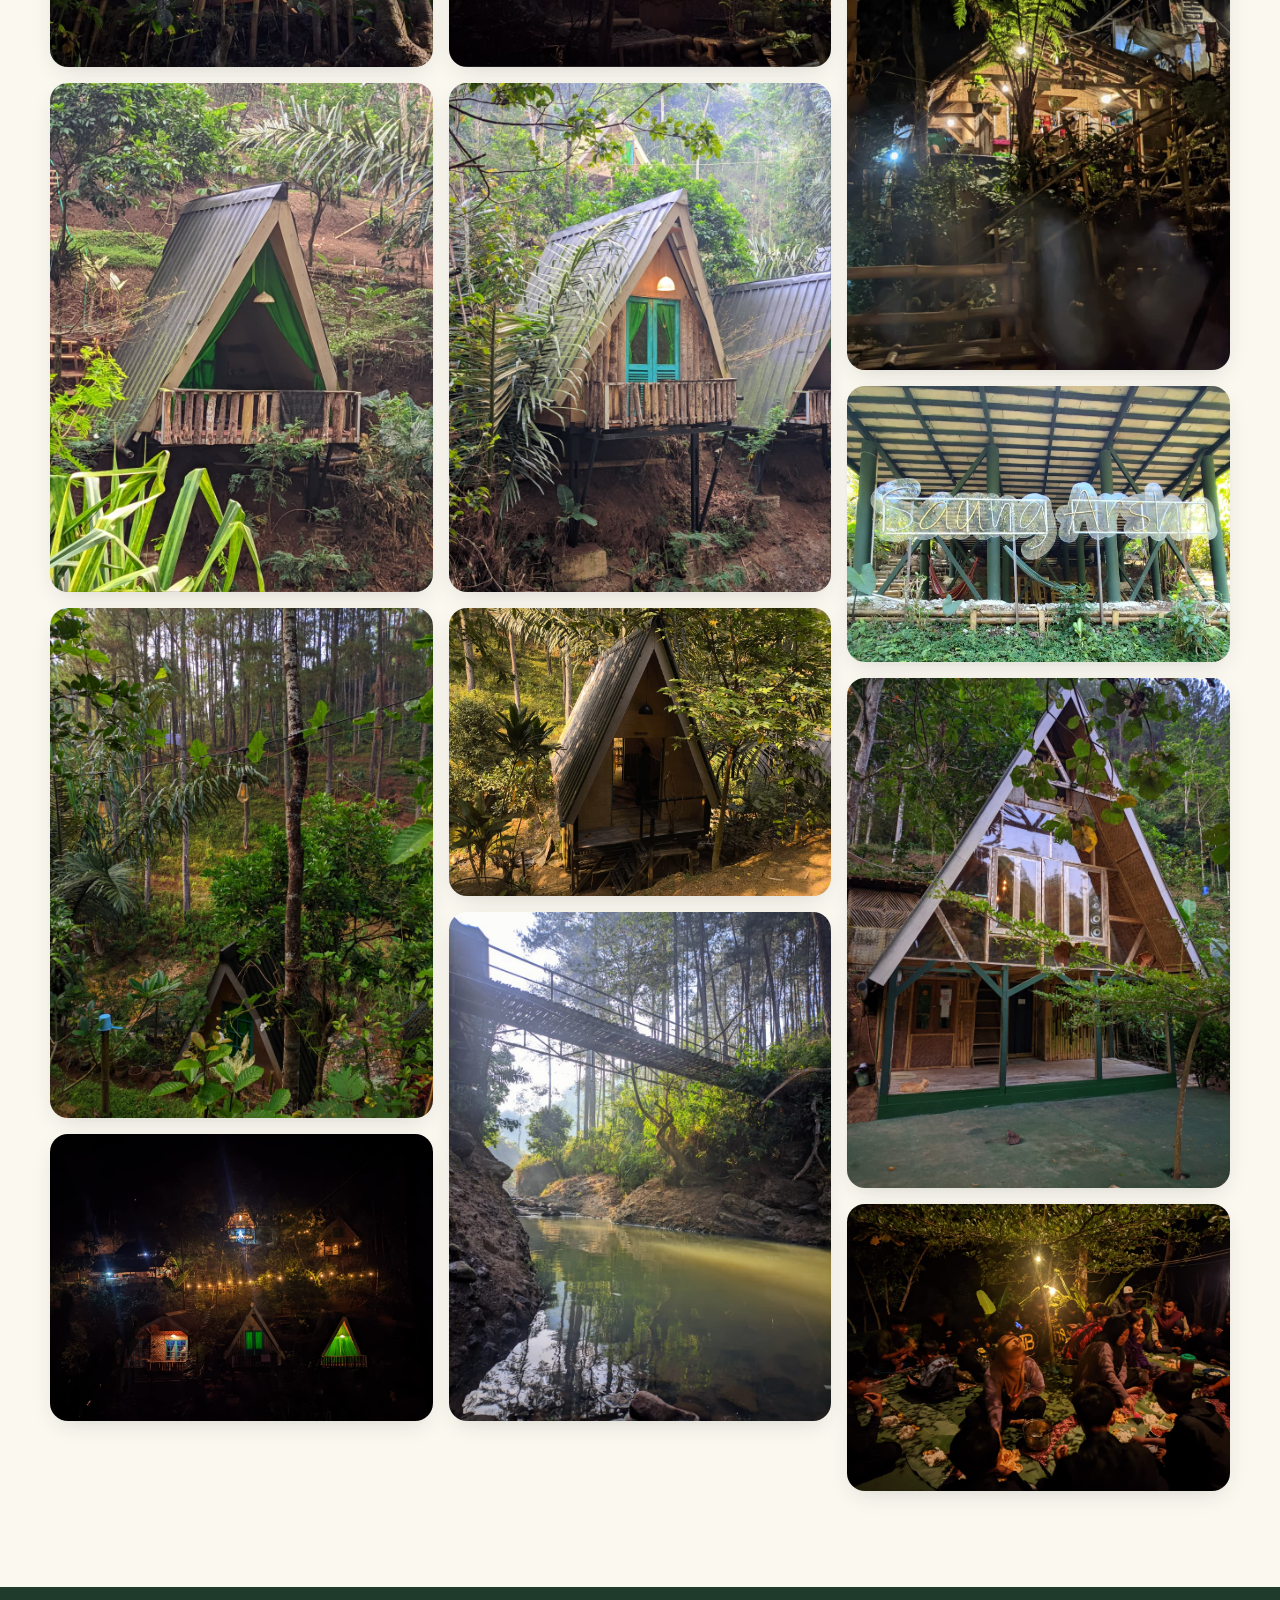
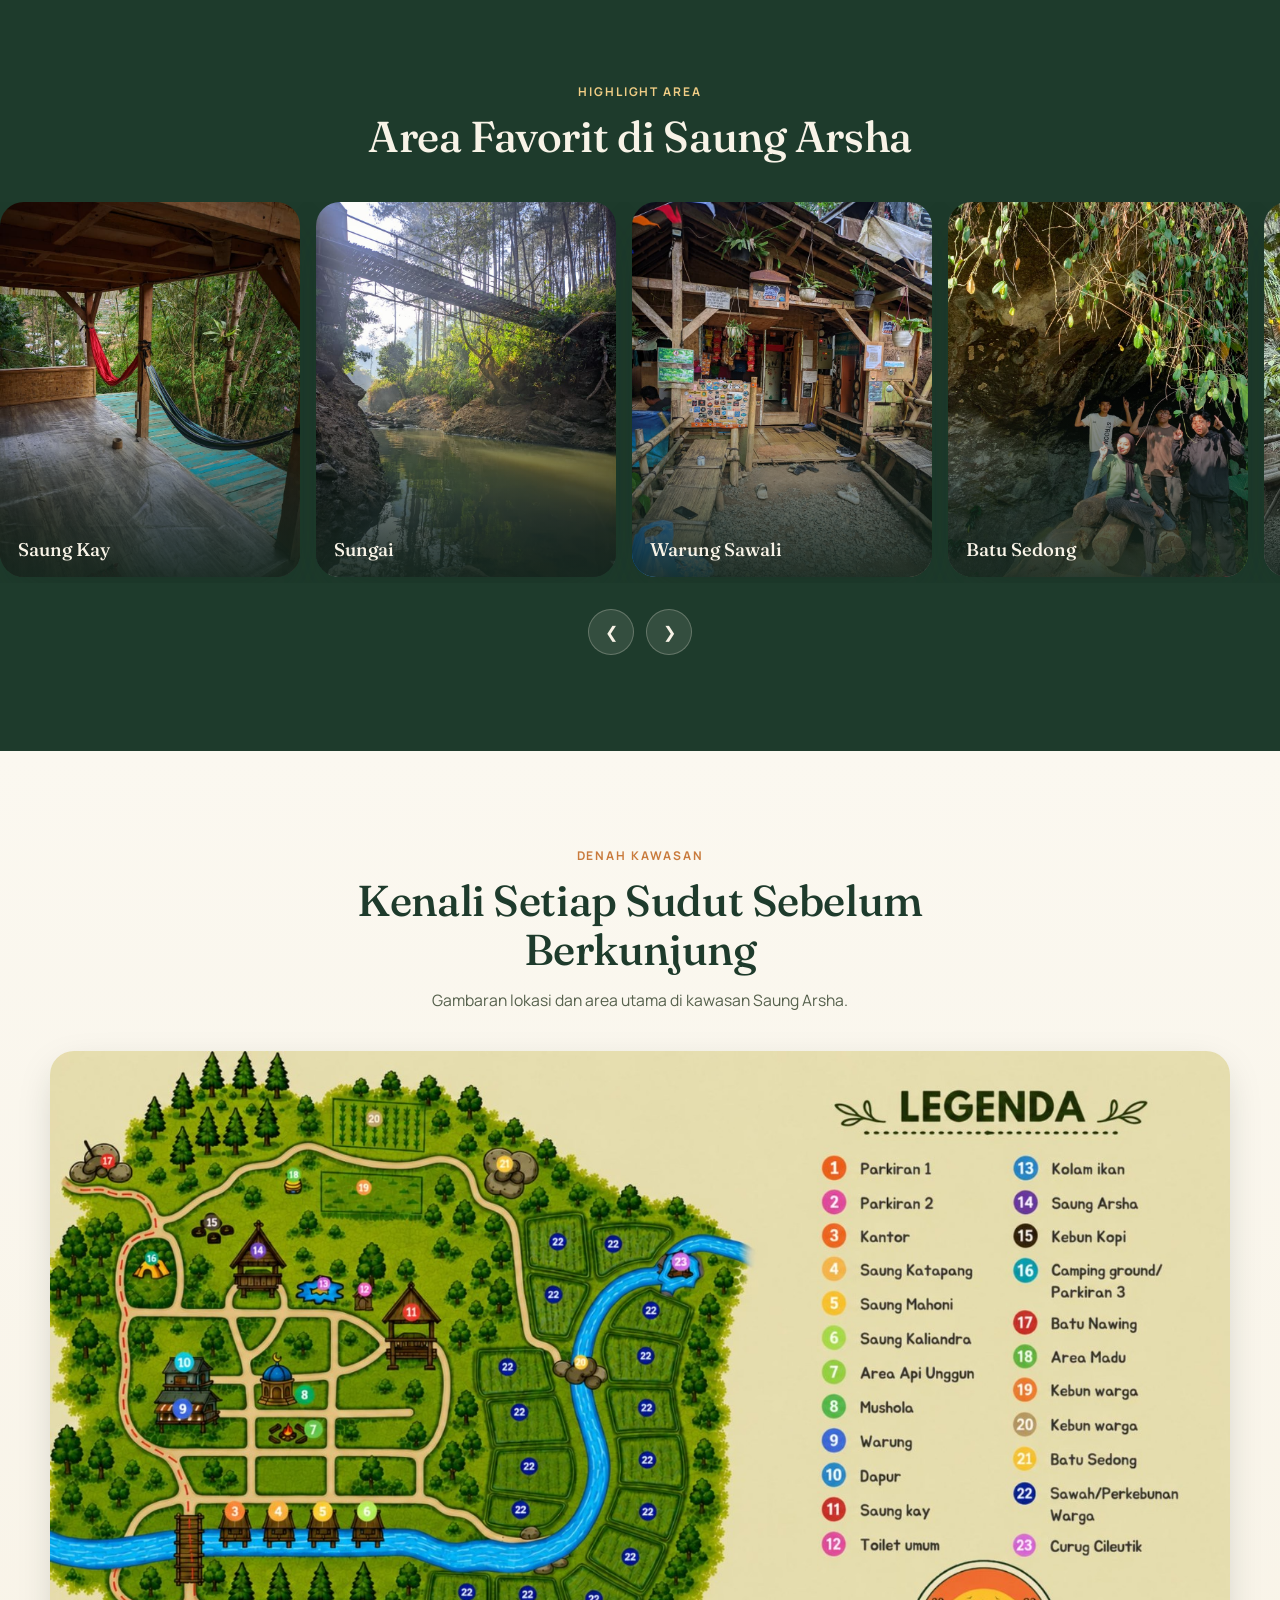
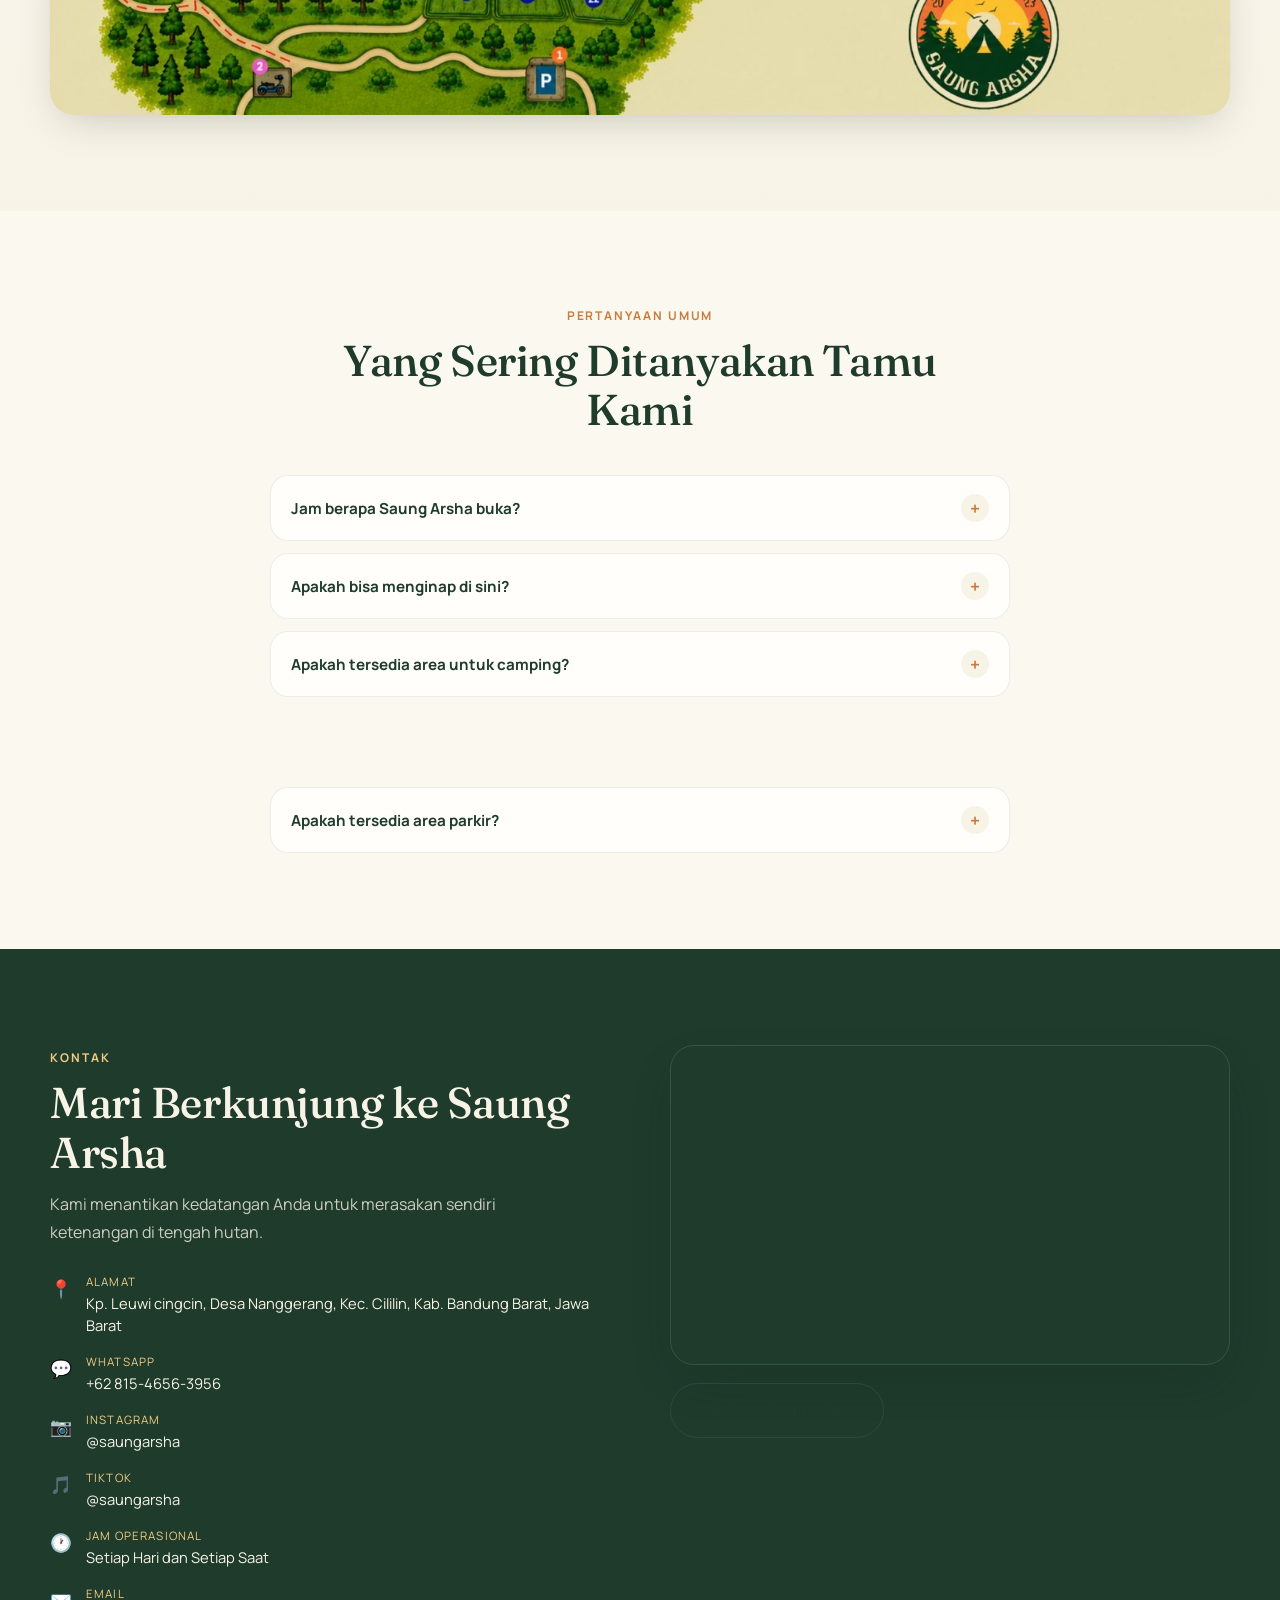
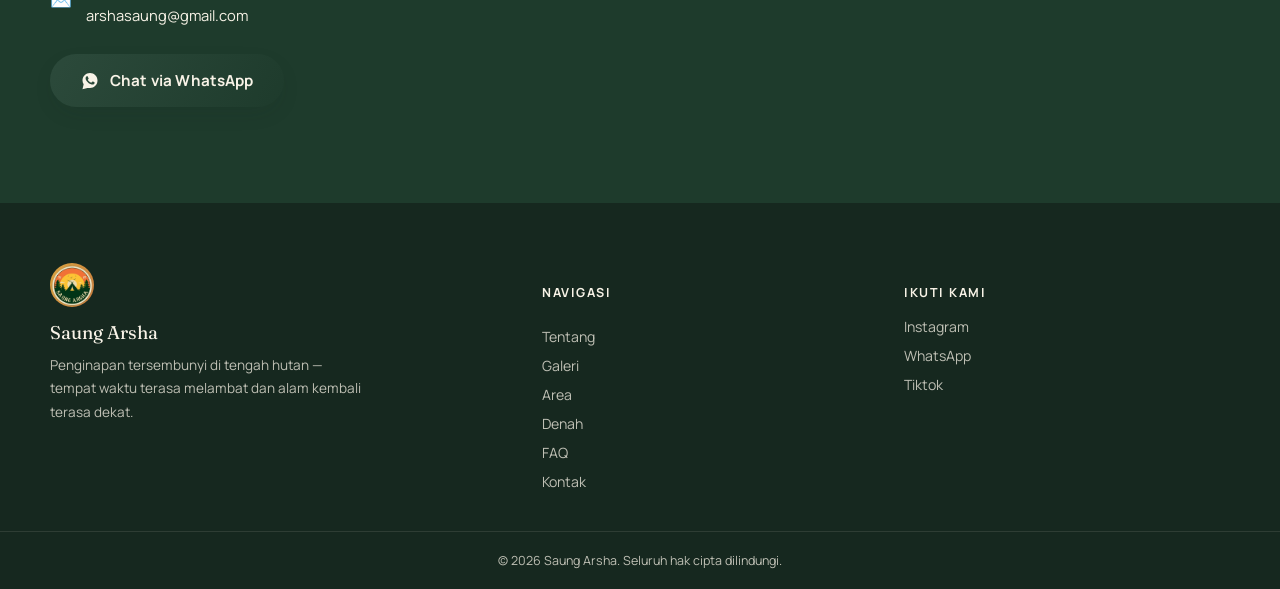
==== commit b4df06dc: "index.html" ====
--- a/index.html
+++ b/index.html
@@ -16,6 +16,7 @@
 <meta property="og:locale" content="id_ID">
 
 <link rel="icon" type="image/png" sizes="32x32" href="assets/icons/favicon-32.png">
+<link rel="icon" type="image/png" sizes="192x192" href="assets/icons/favicon-192.png">
 <link rel="apple-touch-icon" href="assets/icons/apple-touch-icon.png">
 
 <link rel="preconnect" href="https://fonts.googleapis.com">
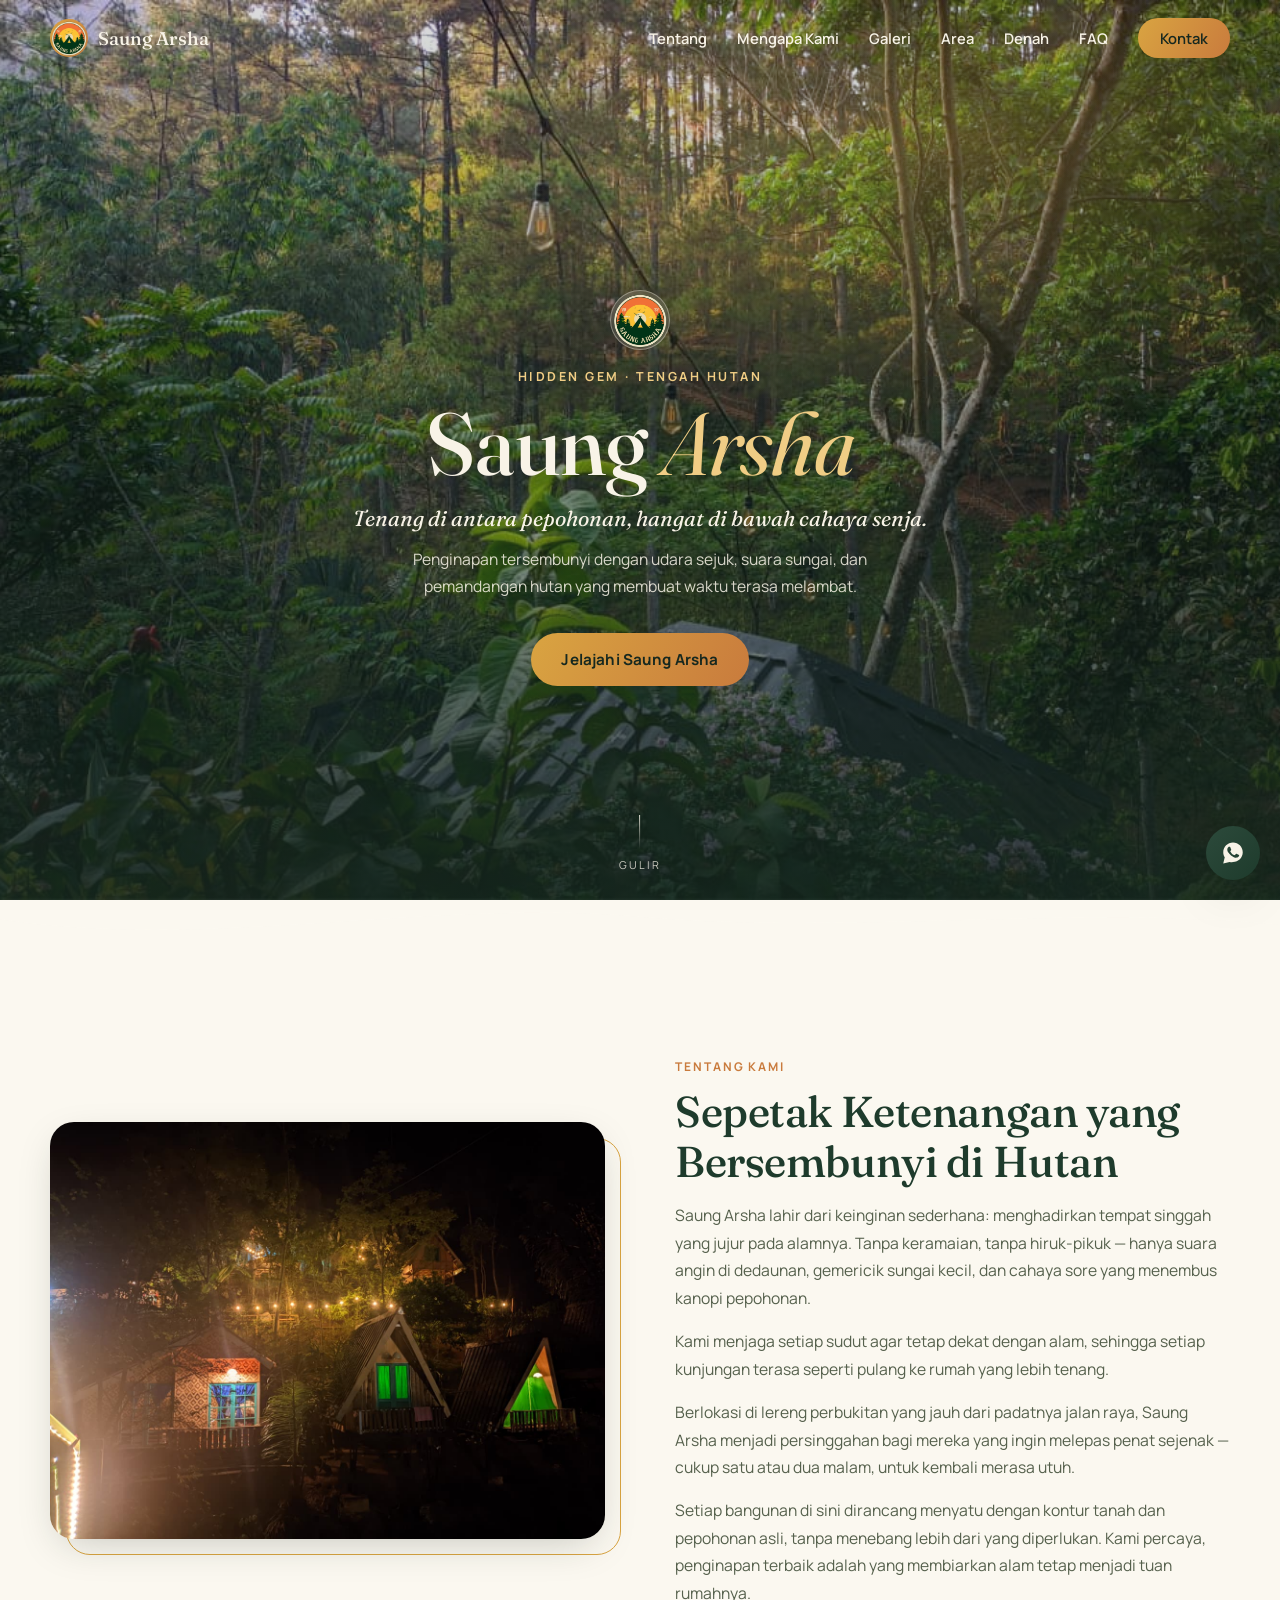
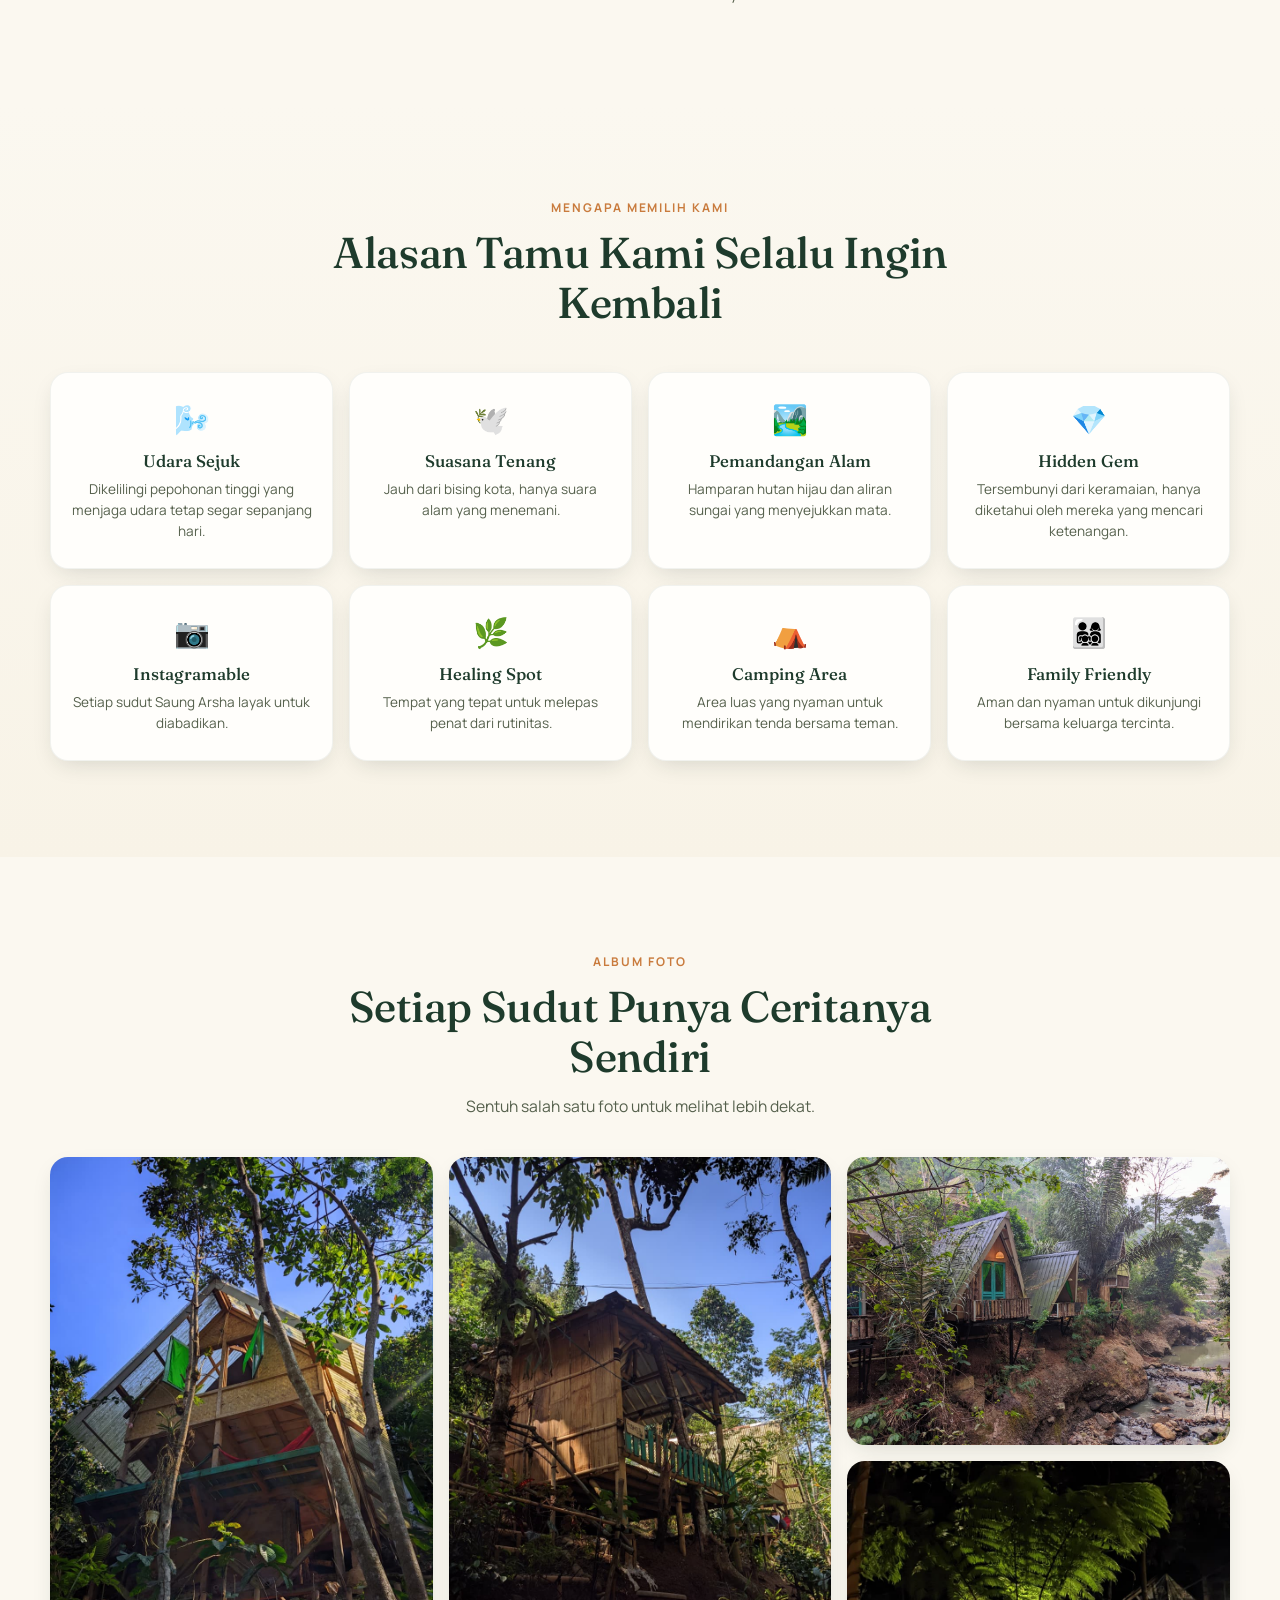
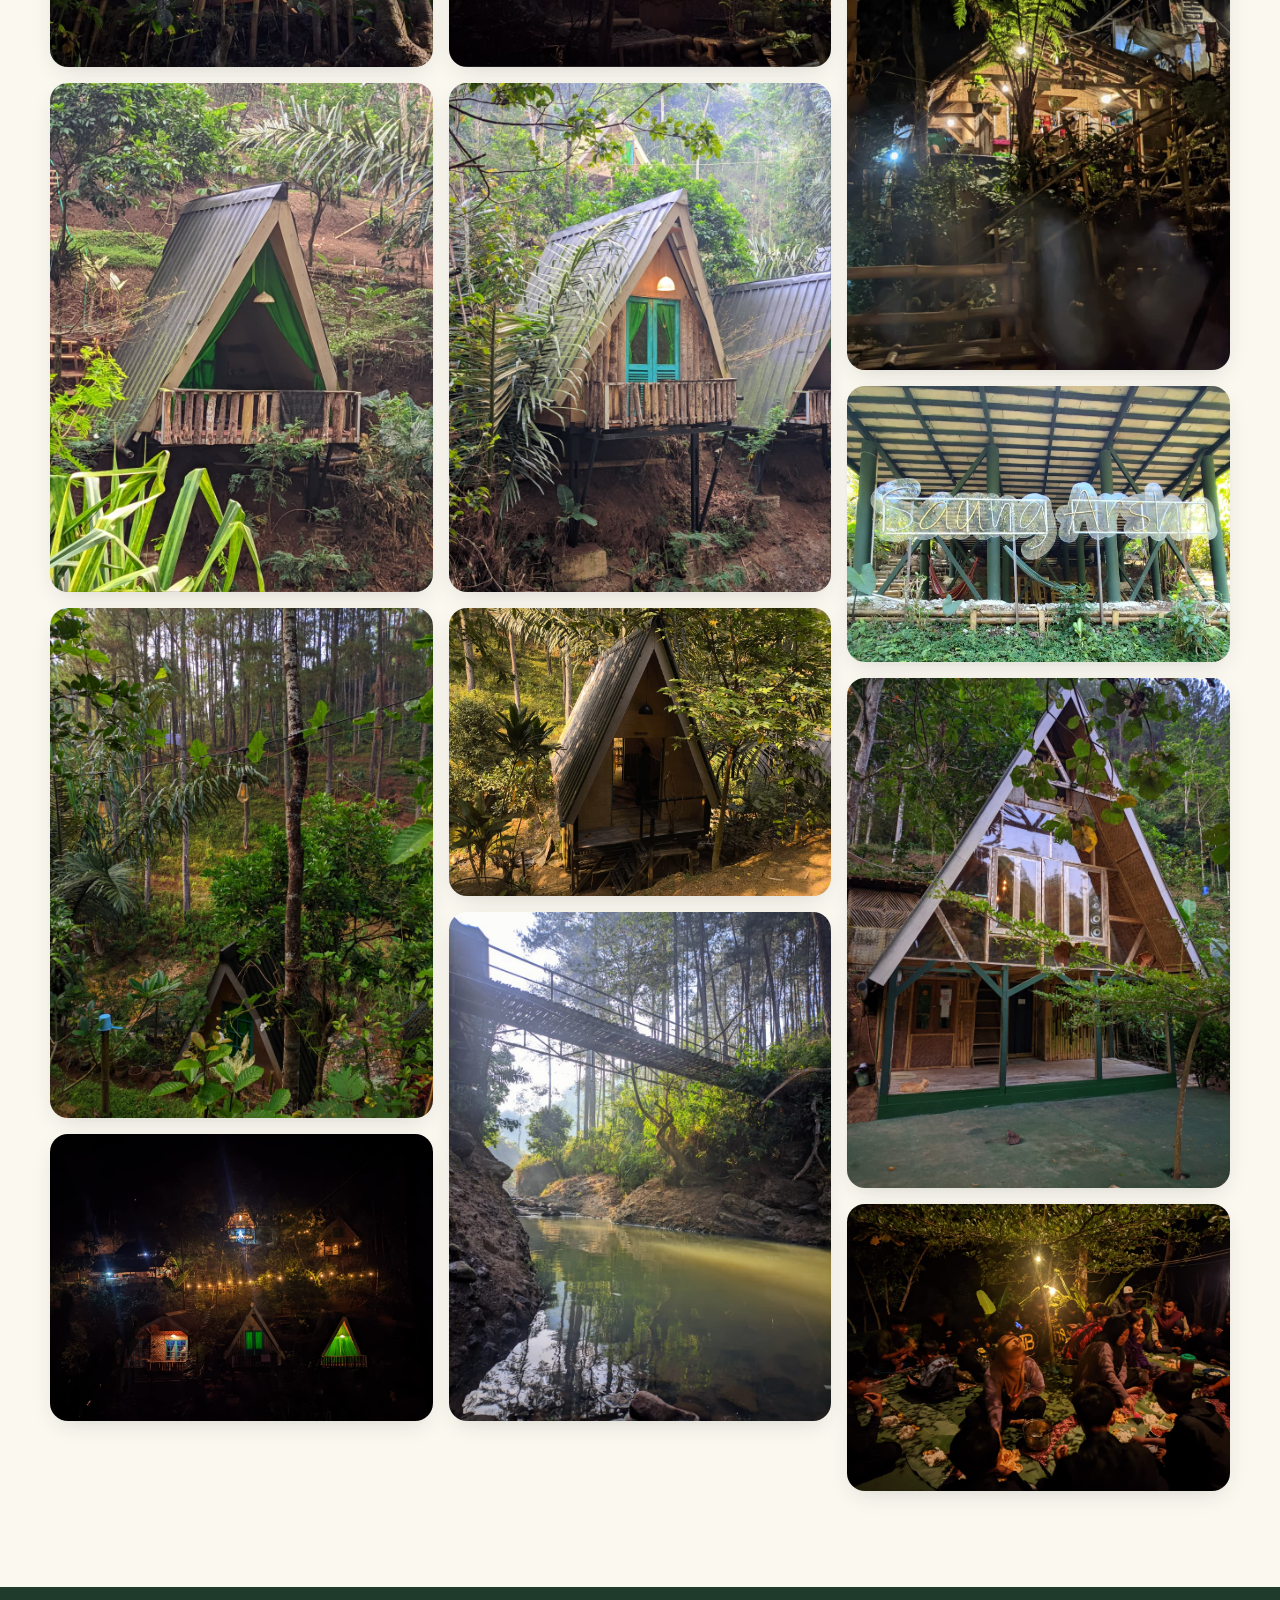
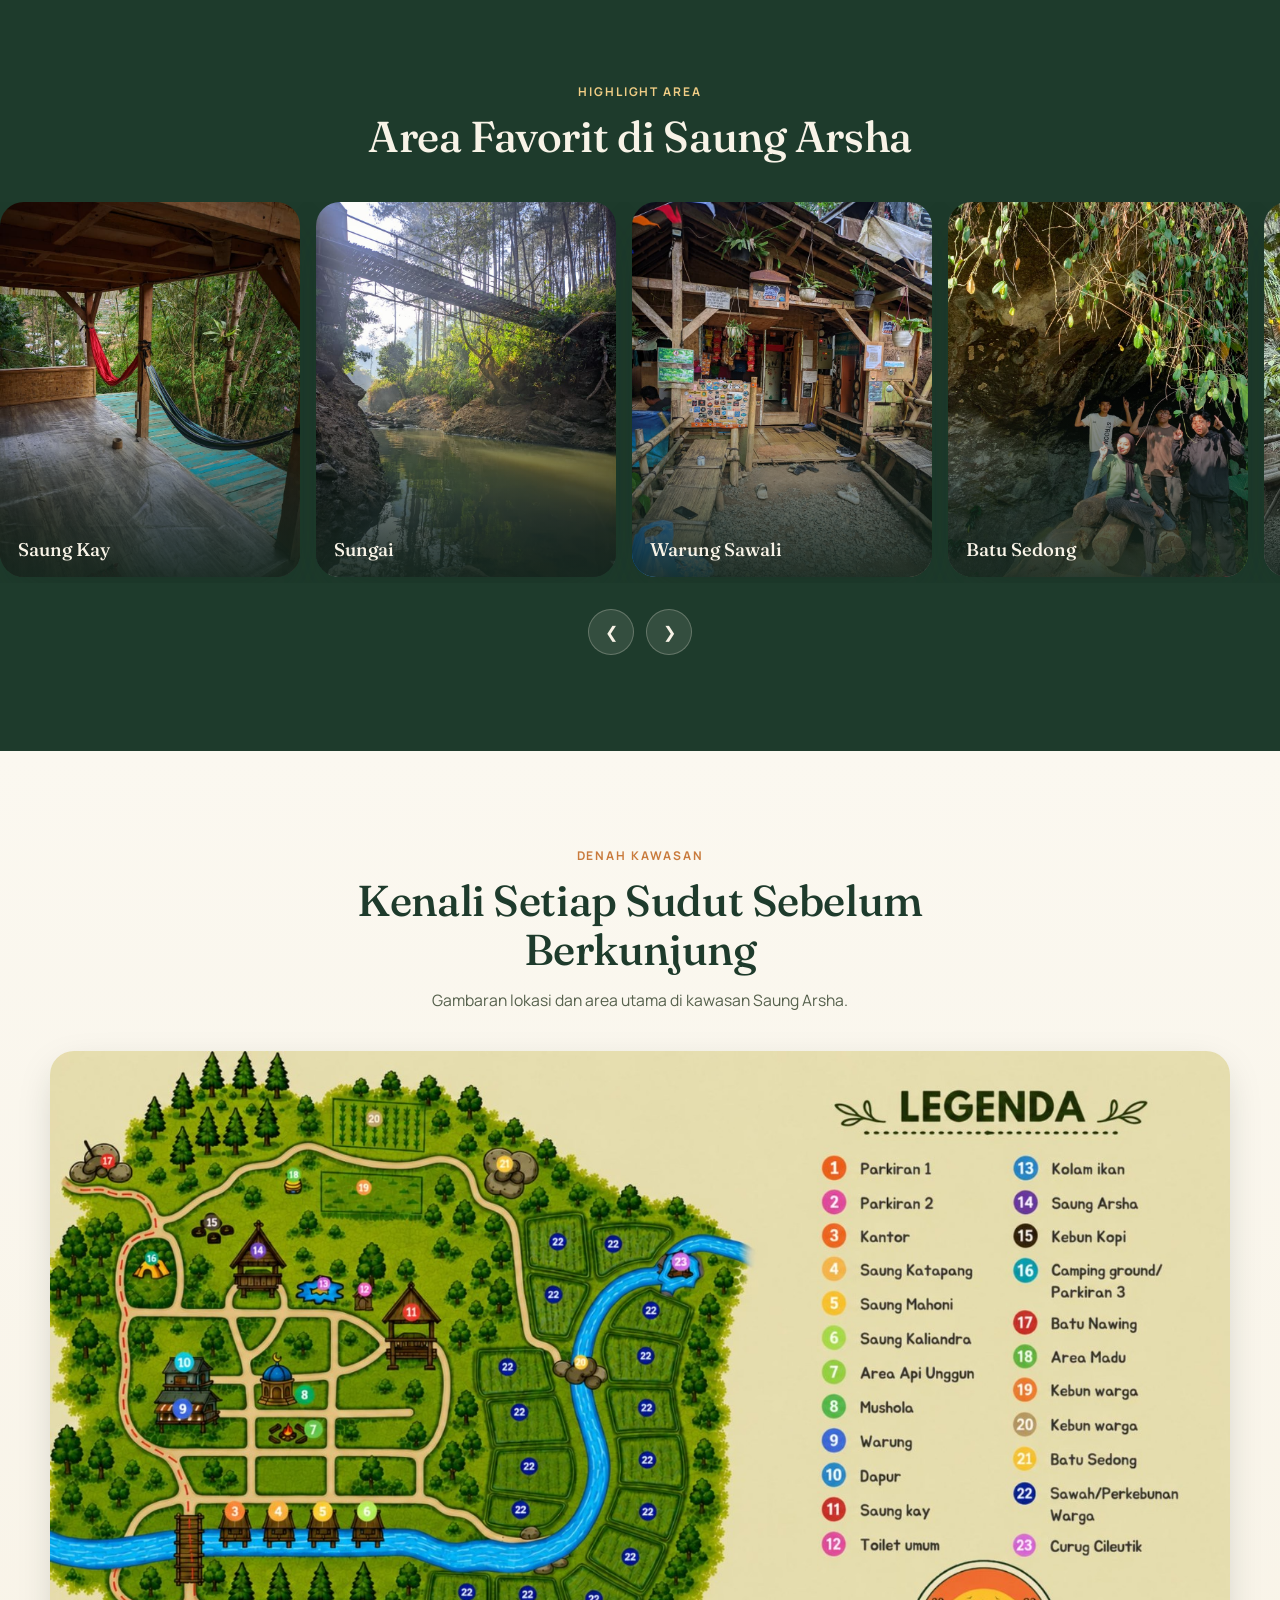
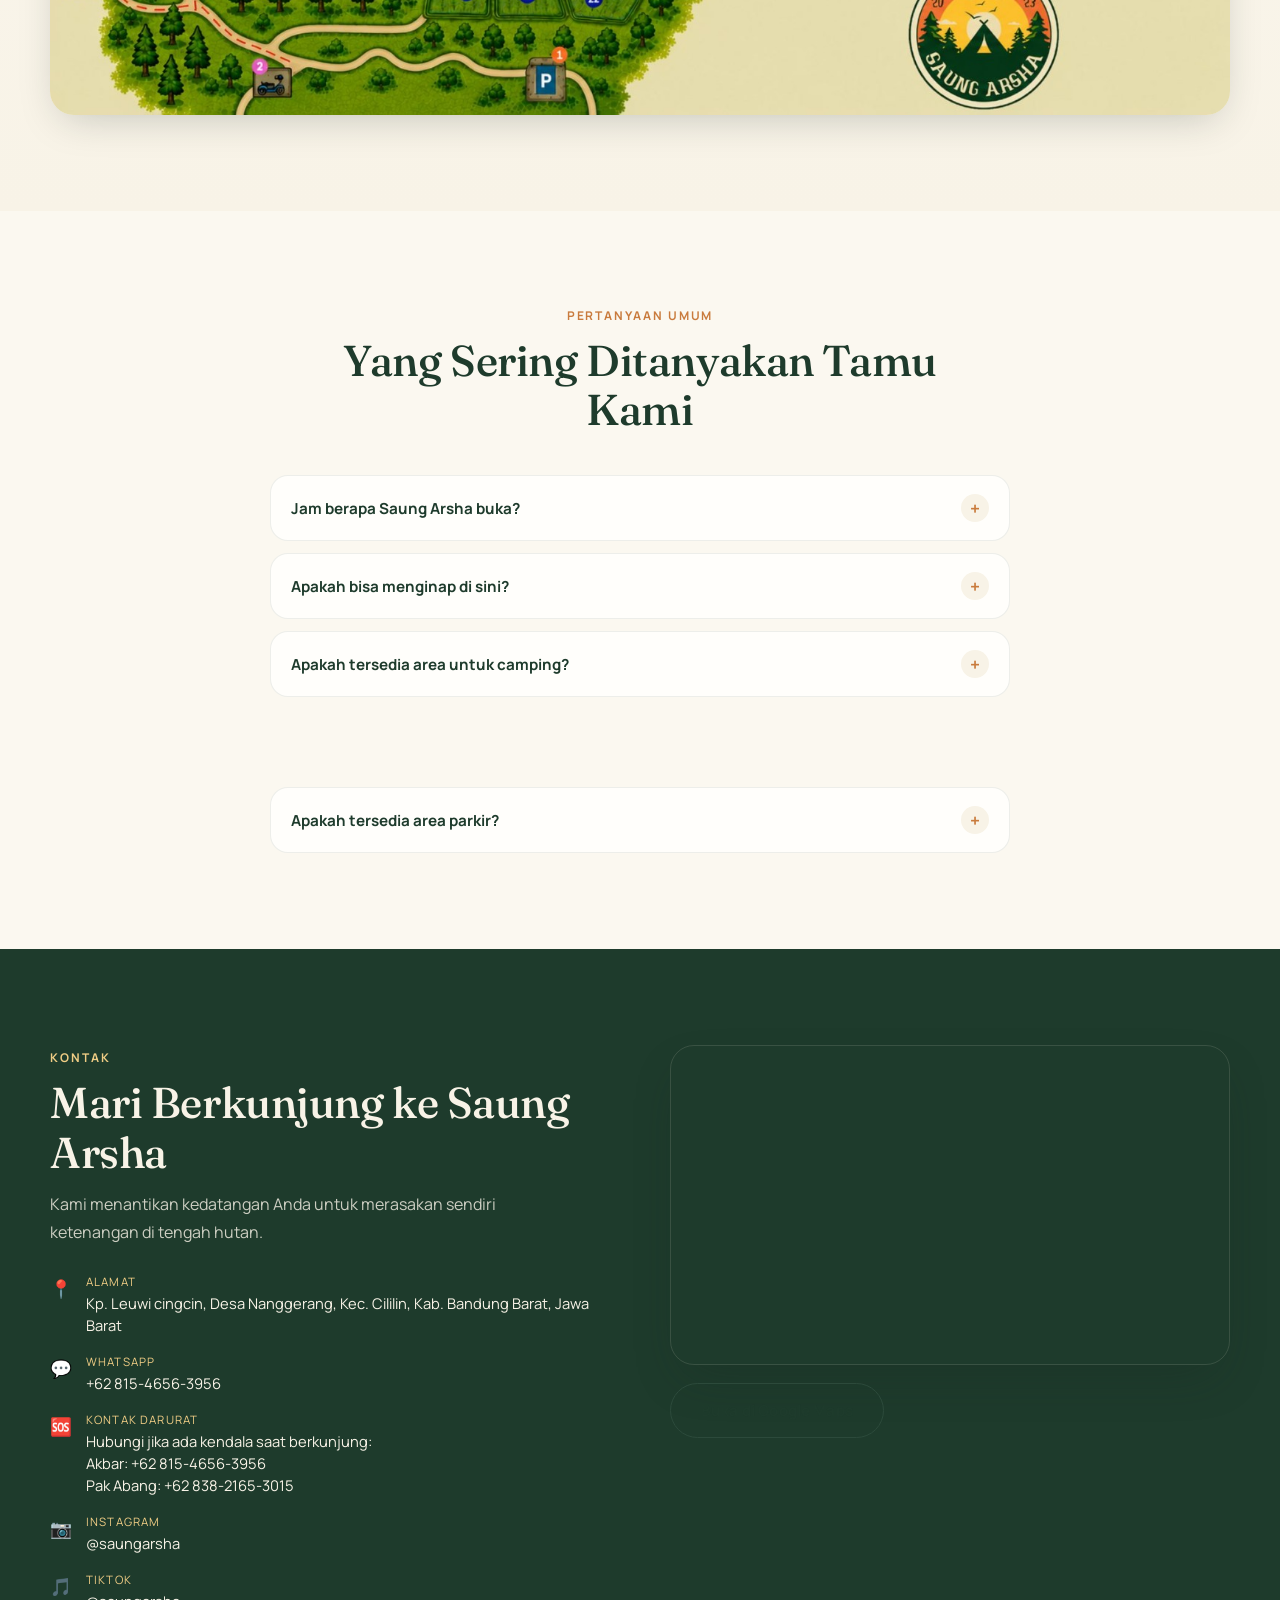
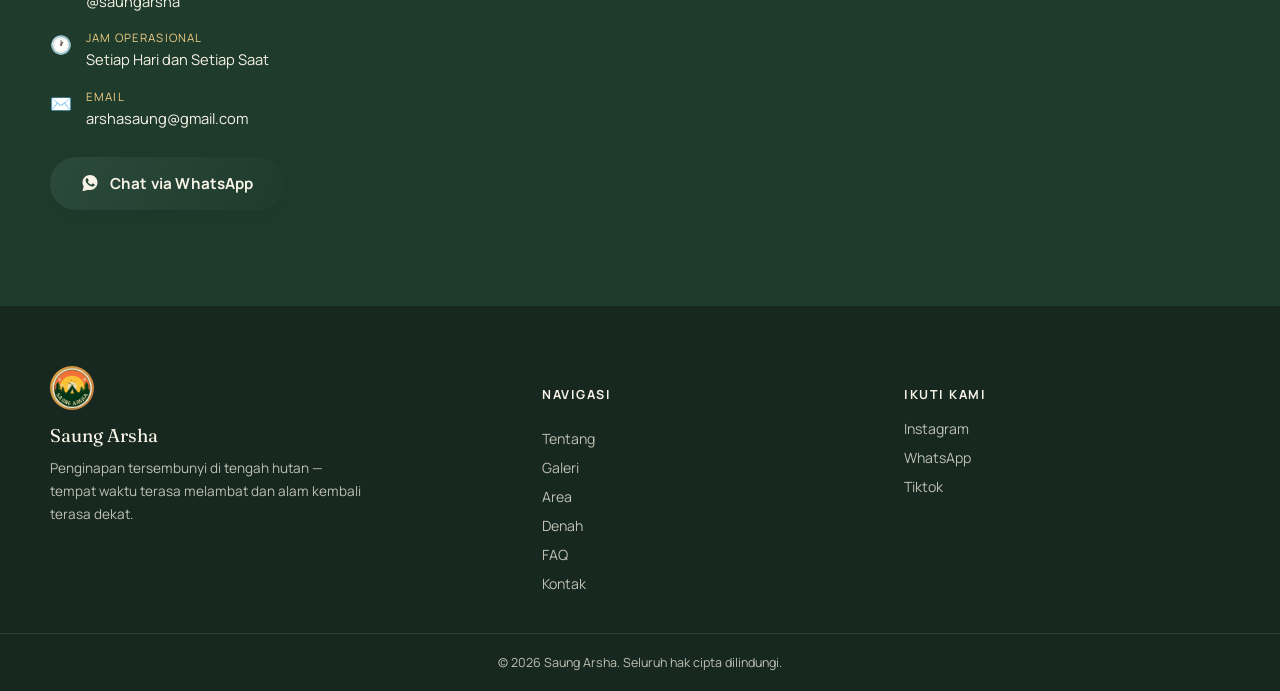
==== commit b226967d: "index.html" ====
--- a/index.html
+++ b/index.html
@@ -414,6 +414,17 @@
             </div>
           </li>
           <li class="contact__list-item">
+            <span class="contact__icon">🆘</span>
+            <div>
+              <span class="contact__label">Kontak Darurat</span>
+              <span class="contact__value">
+                Hubungi jika ada kendala saat berkunjung:<br>
+                Akbar: <a href="https://wa.me/6281546563956" target="_blank" rel="noopener">+62 815‑4656‑3956</a><br>
+                Pak Abang: <a href="https://wa.me/6283821653015" target="_blank" rel="noopener">+62 838‑2165‑3015</a>
+              </span>
+            </div>
+          </li>
+          <li class="contact__list-item">
             <span class="contact__icon">📷</span>
             <div>
               <span class="contact__label">Instagram</span>
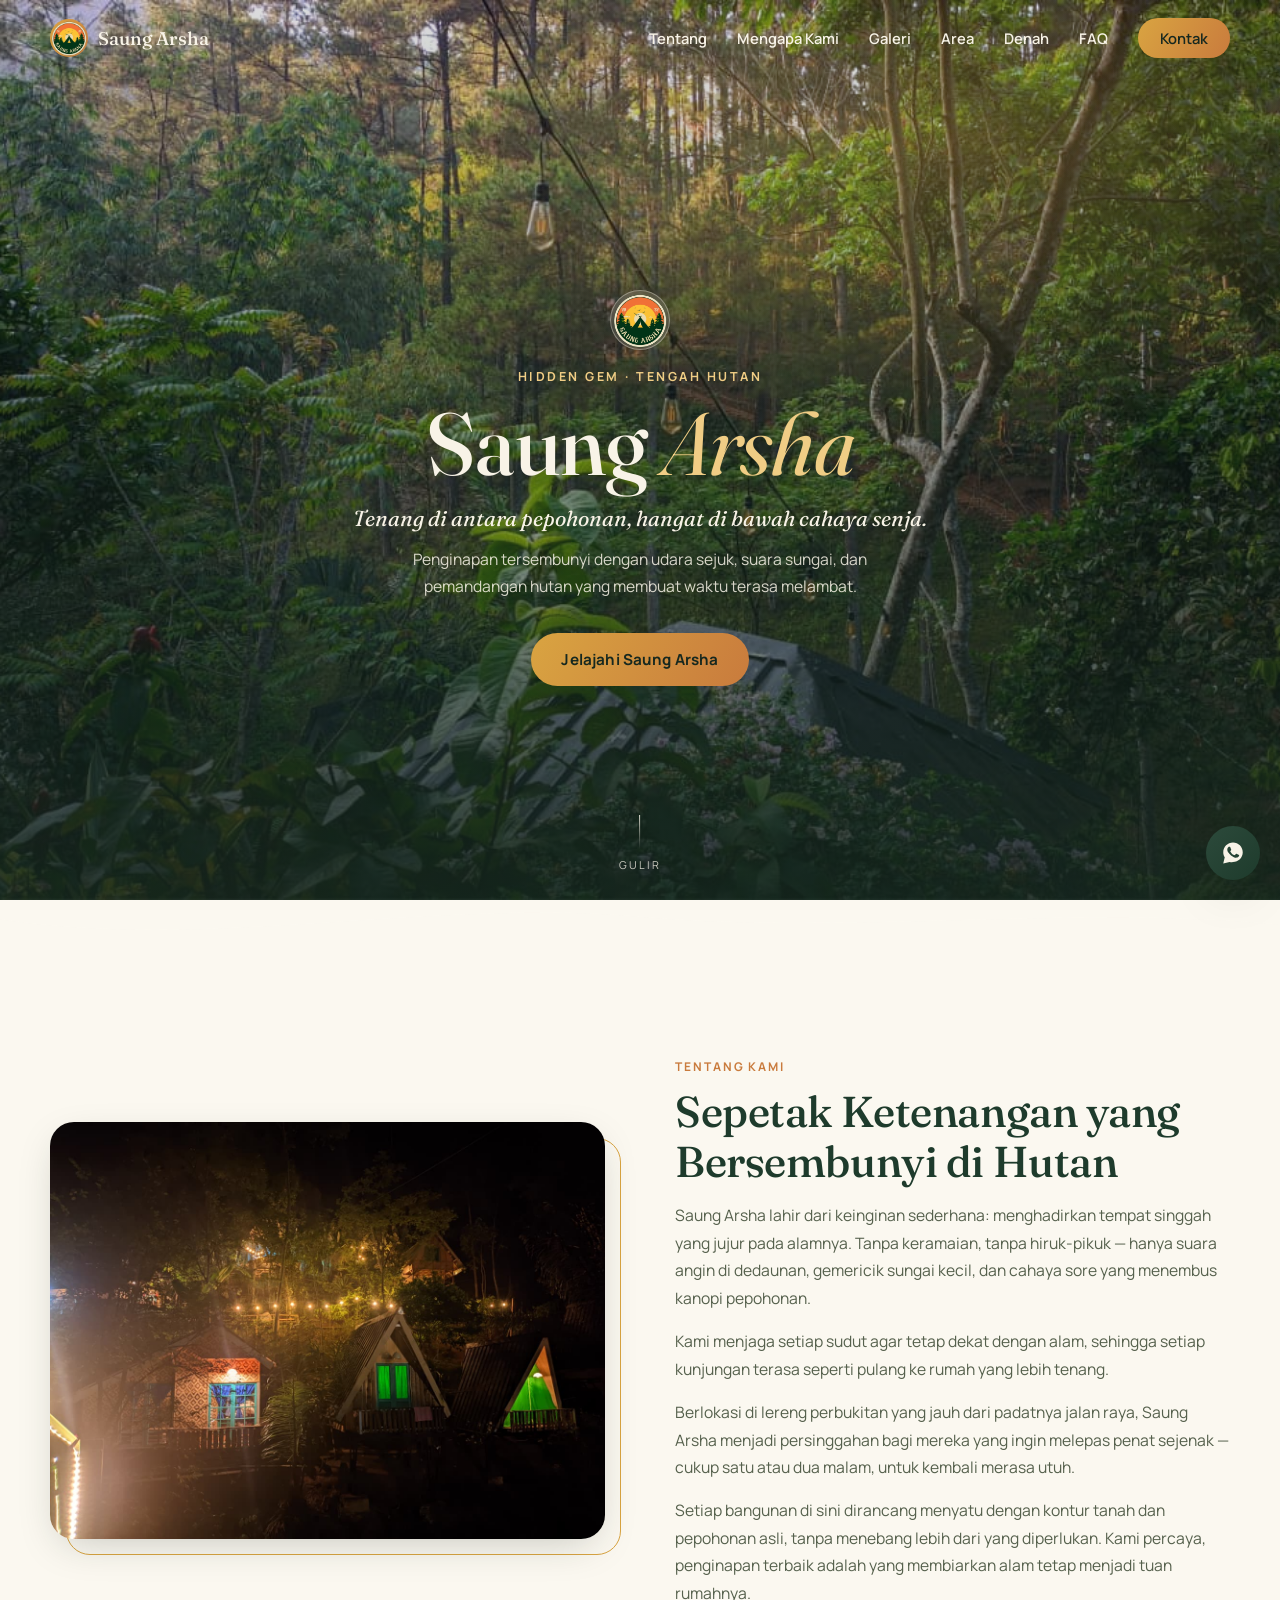
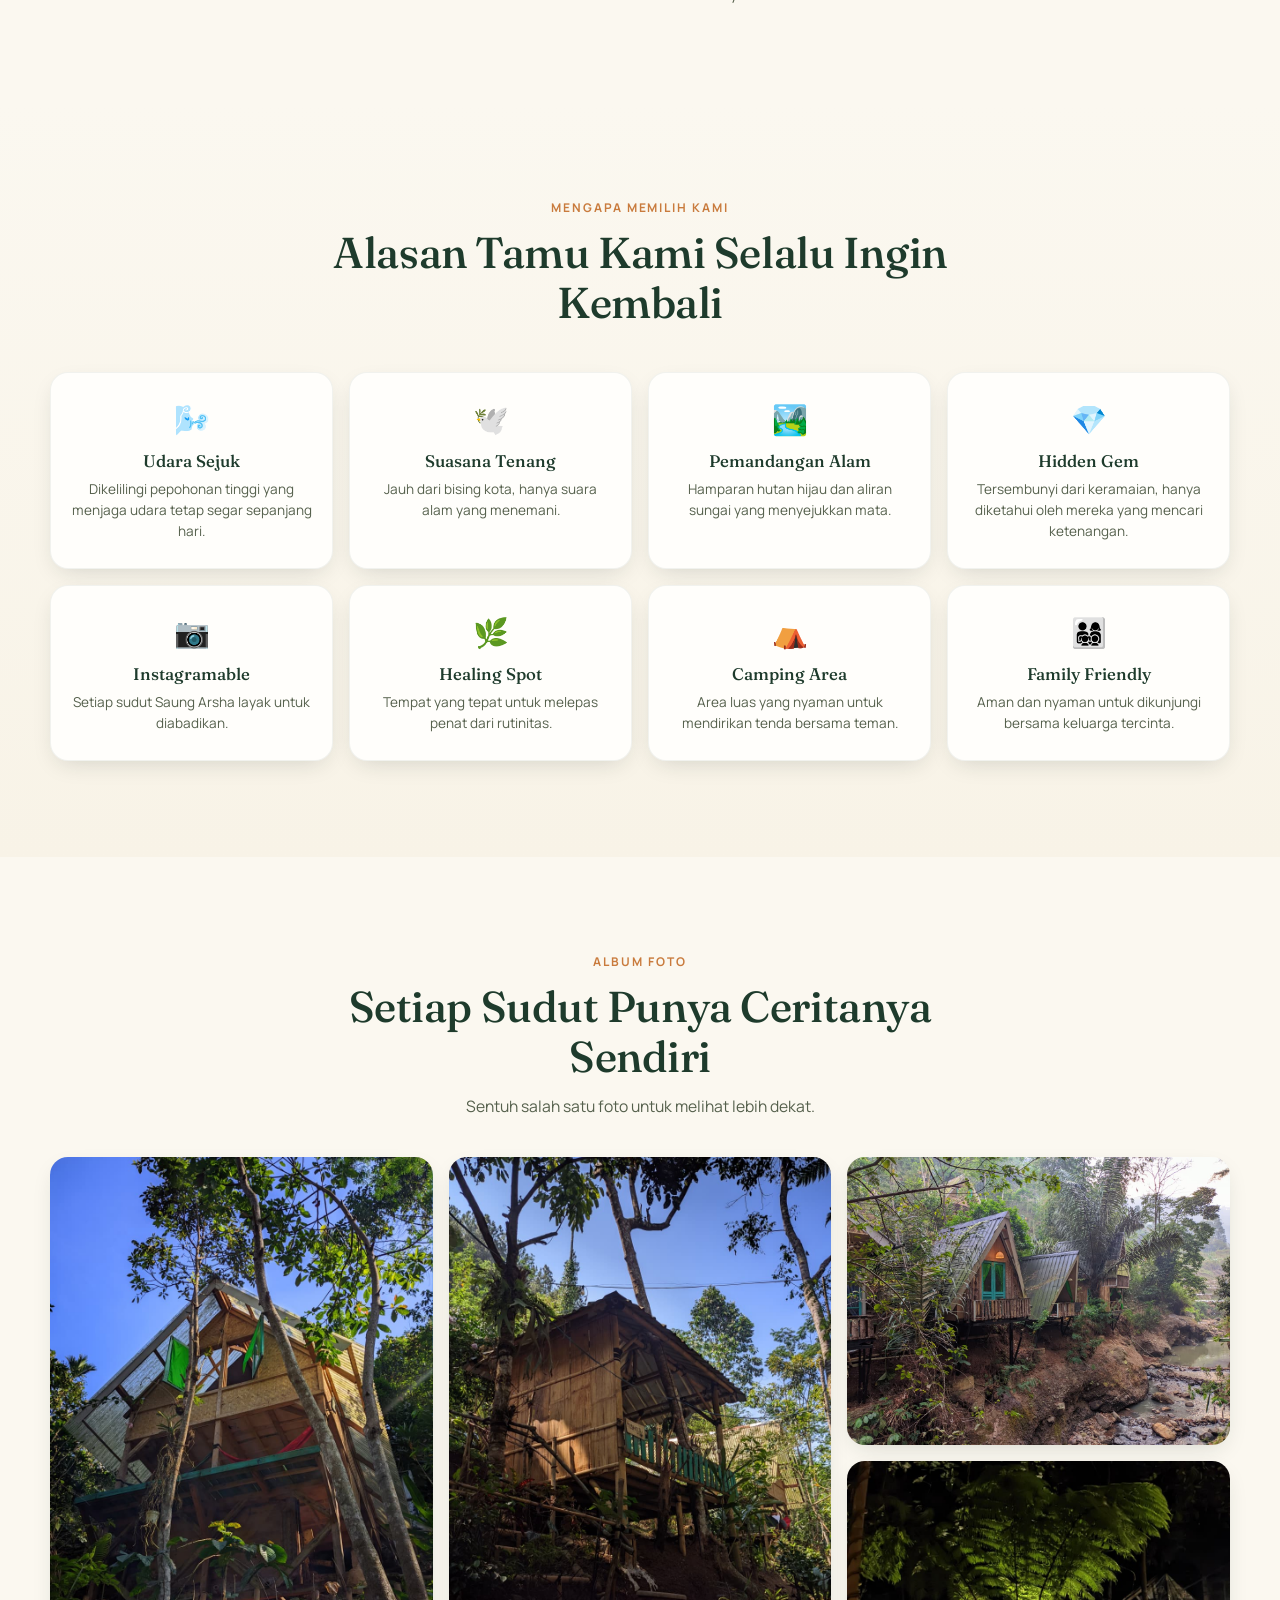
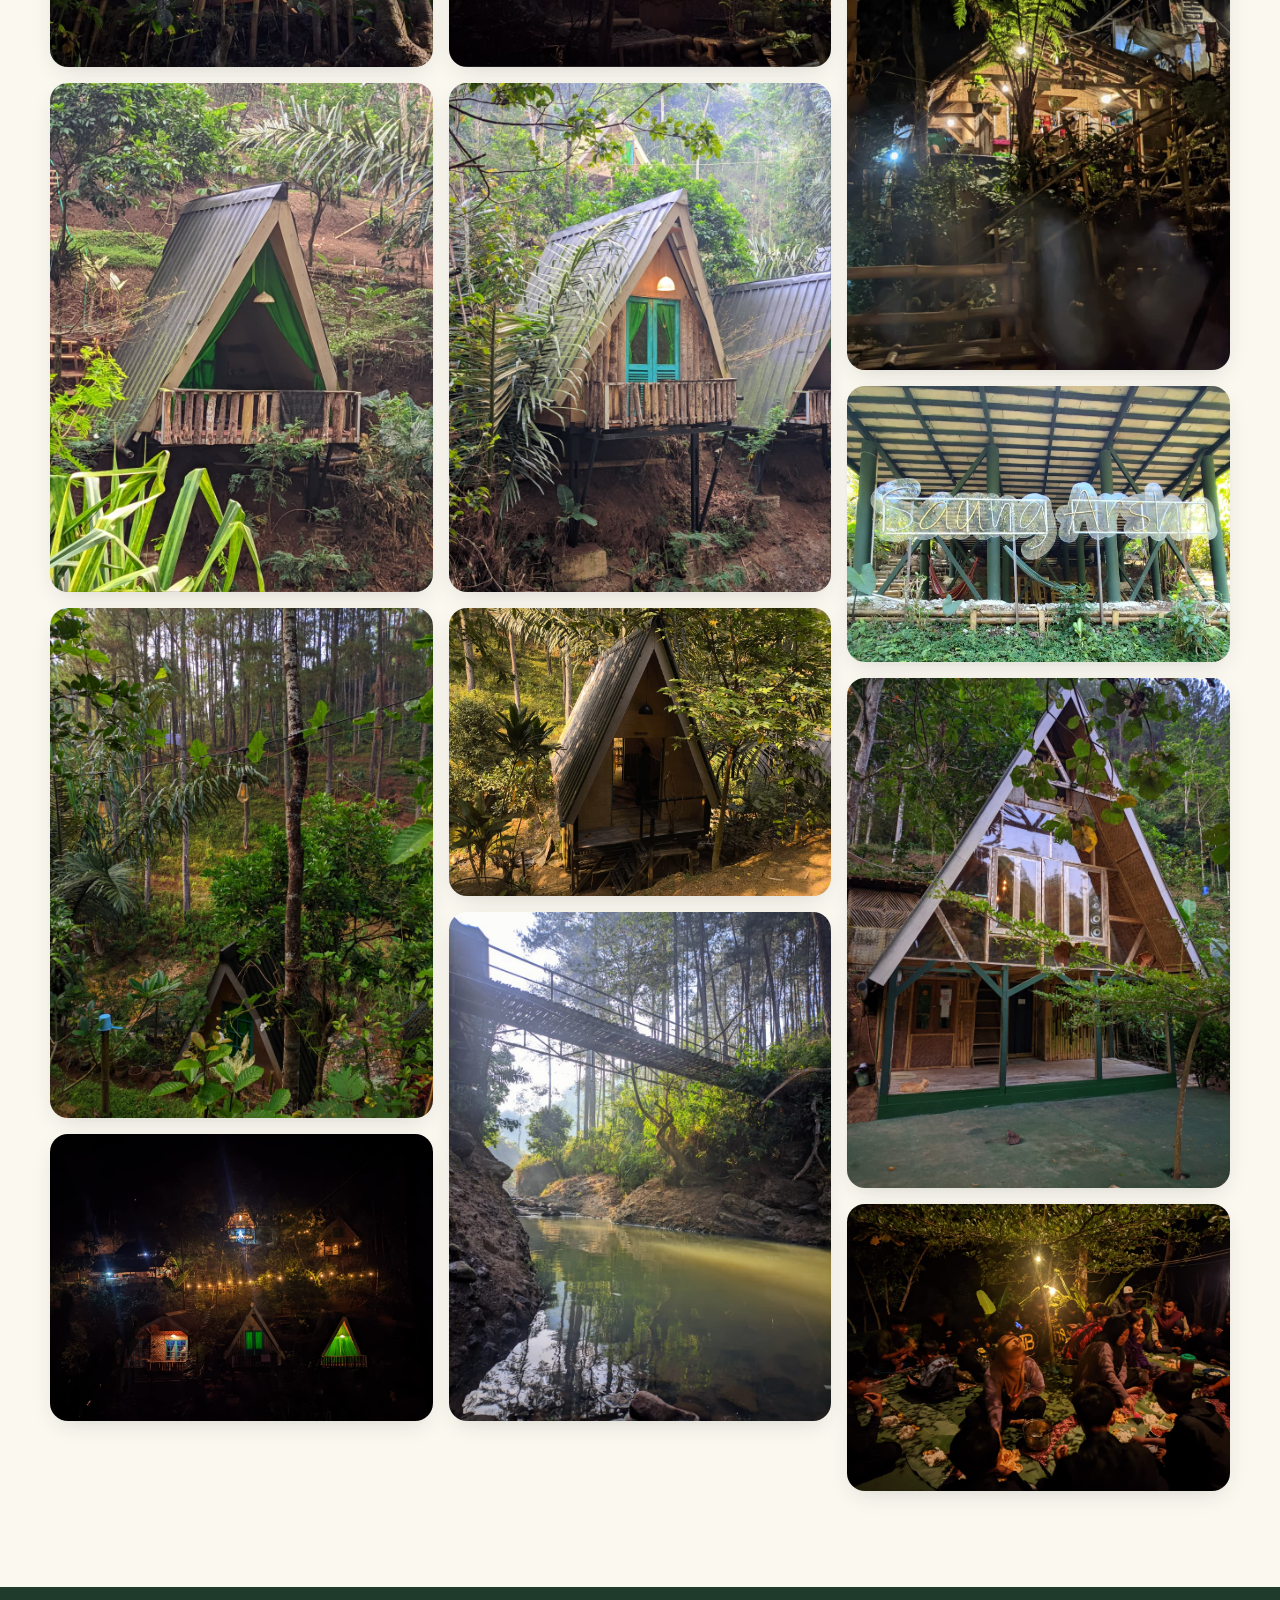
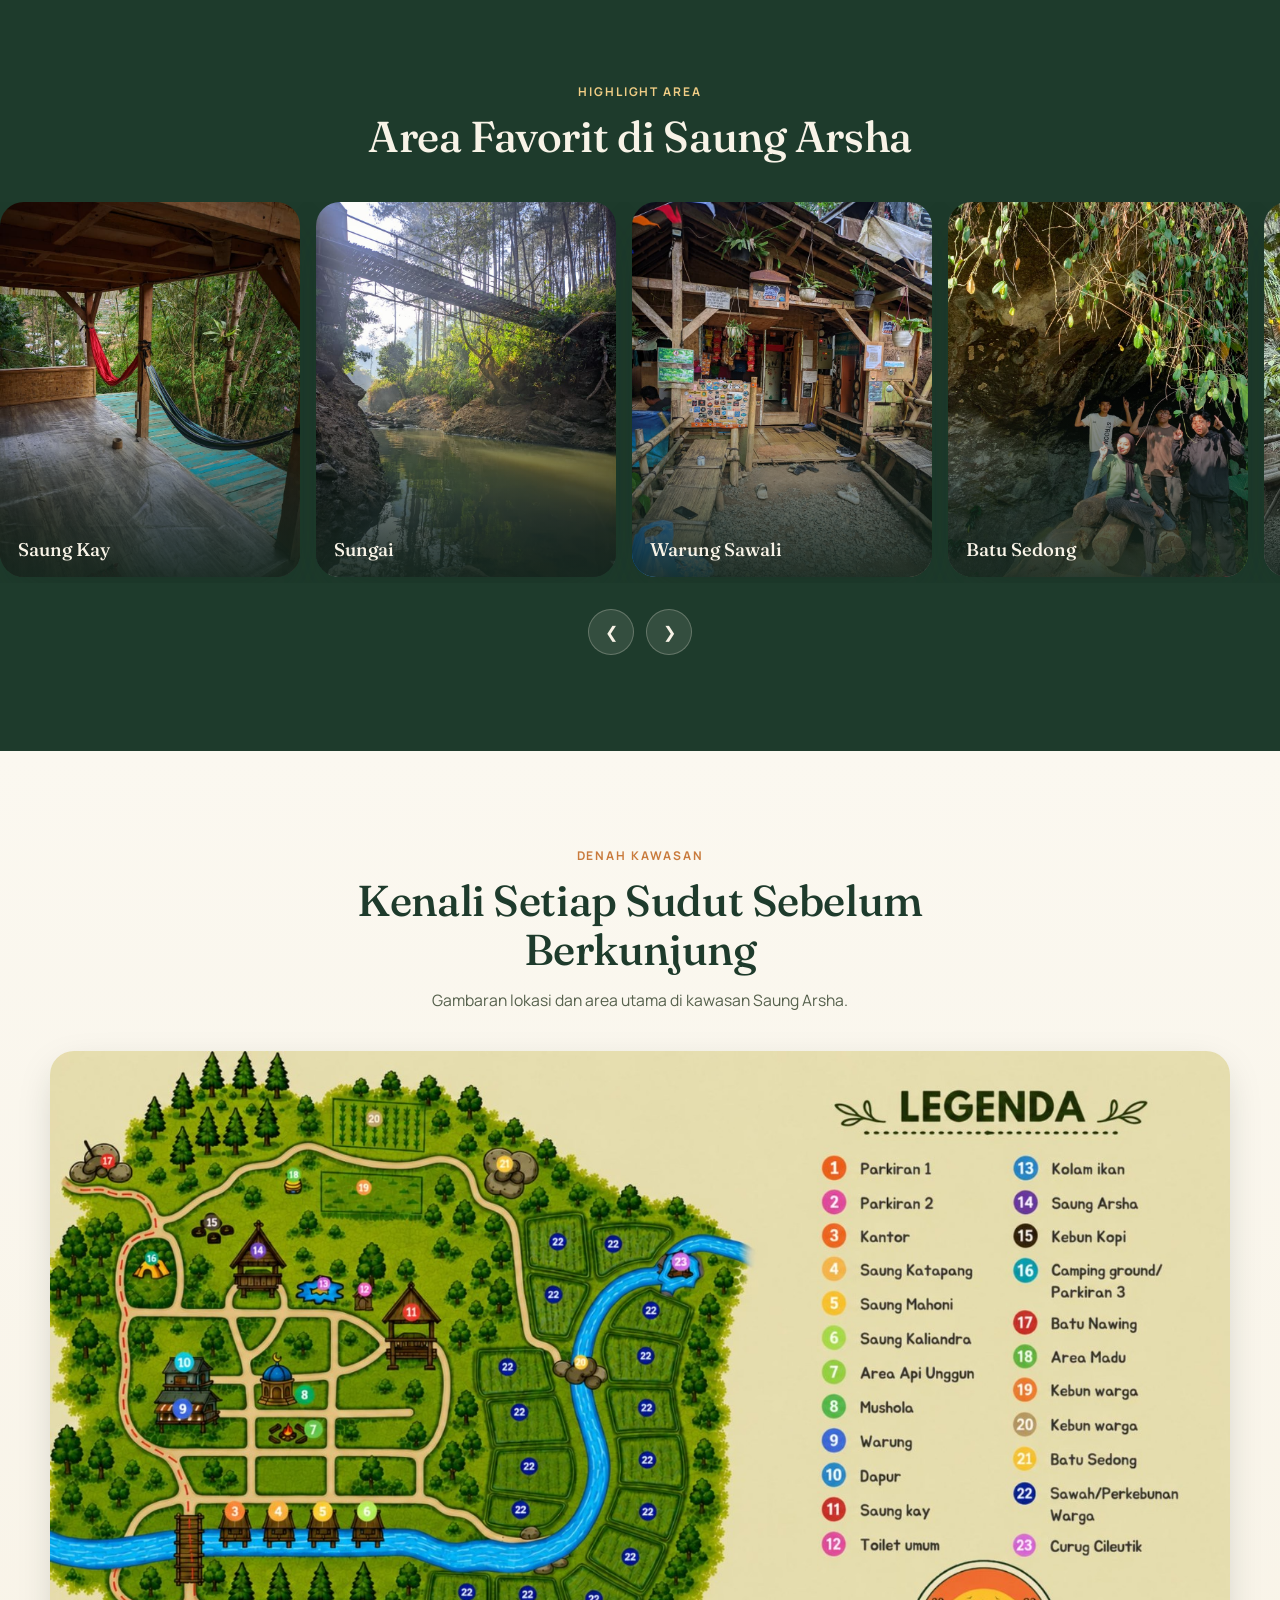
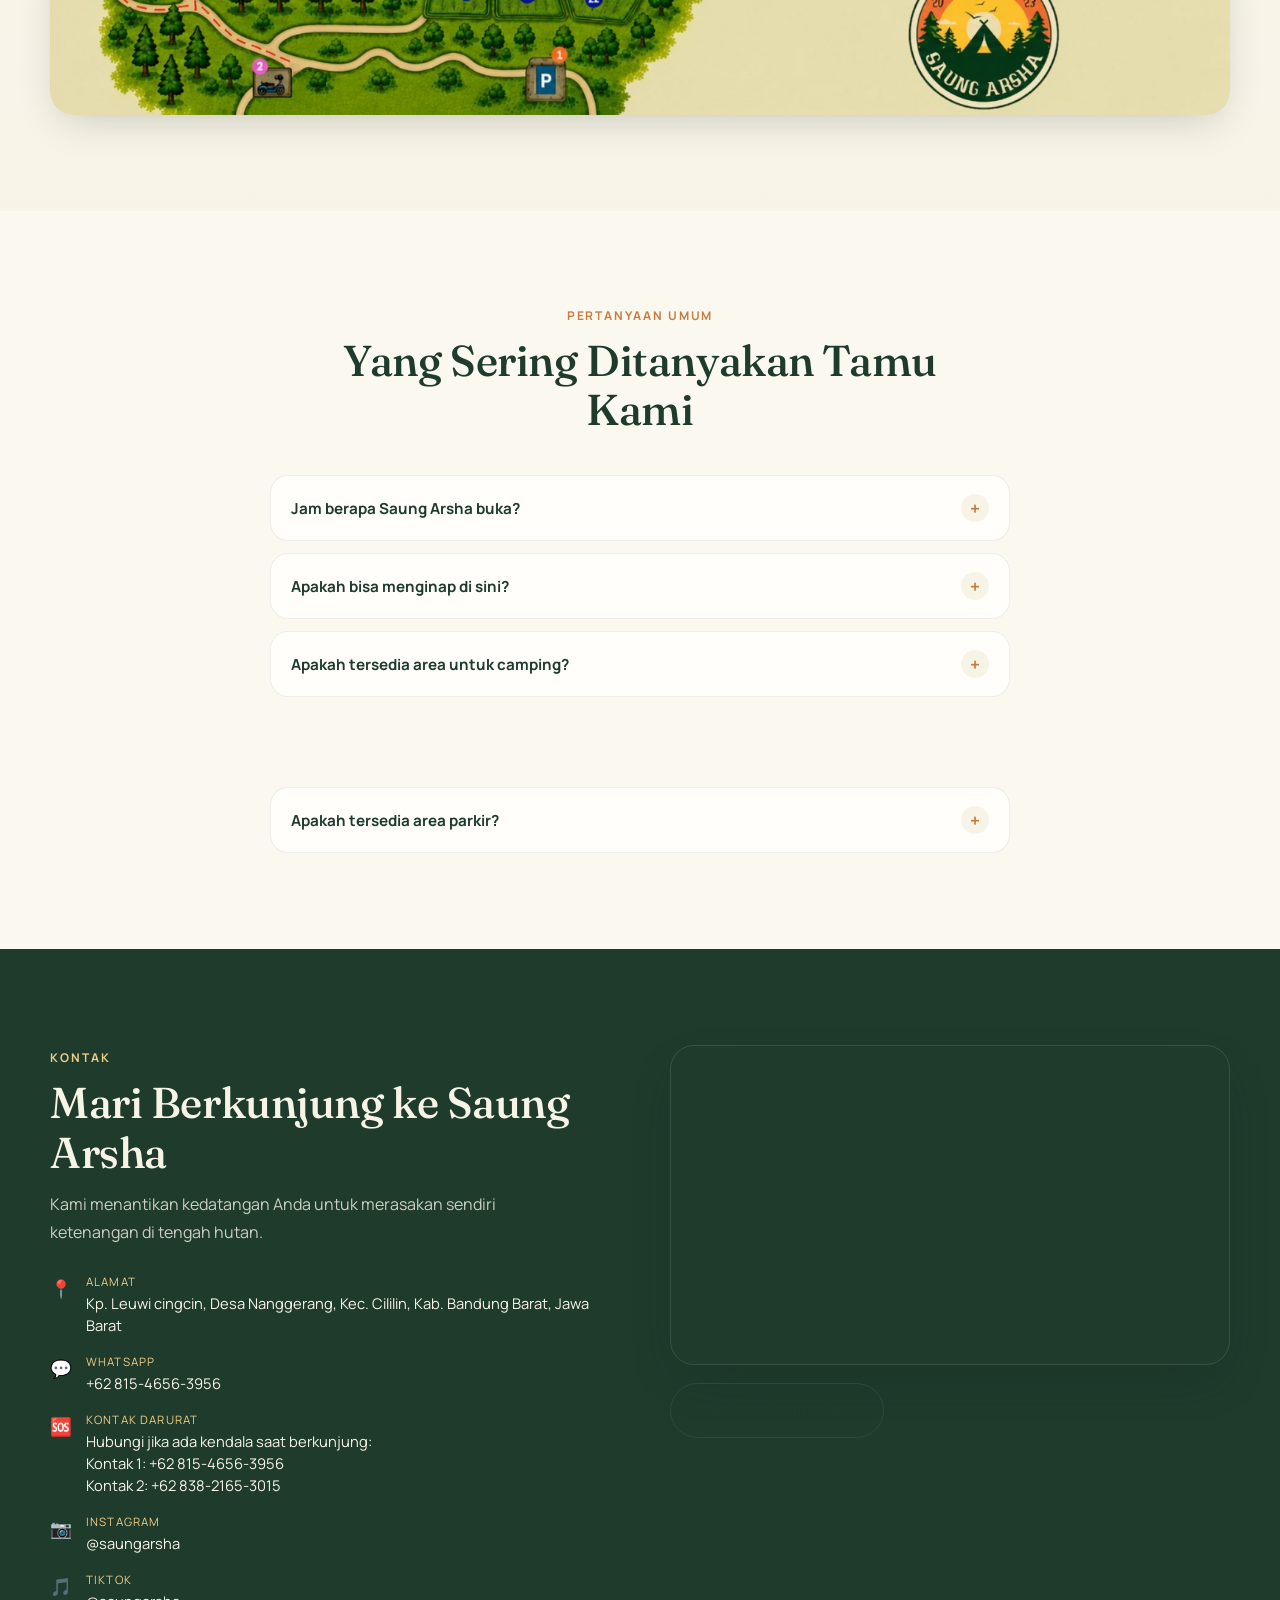
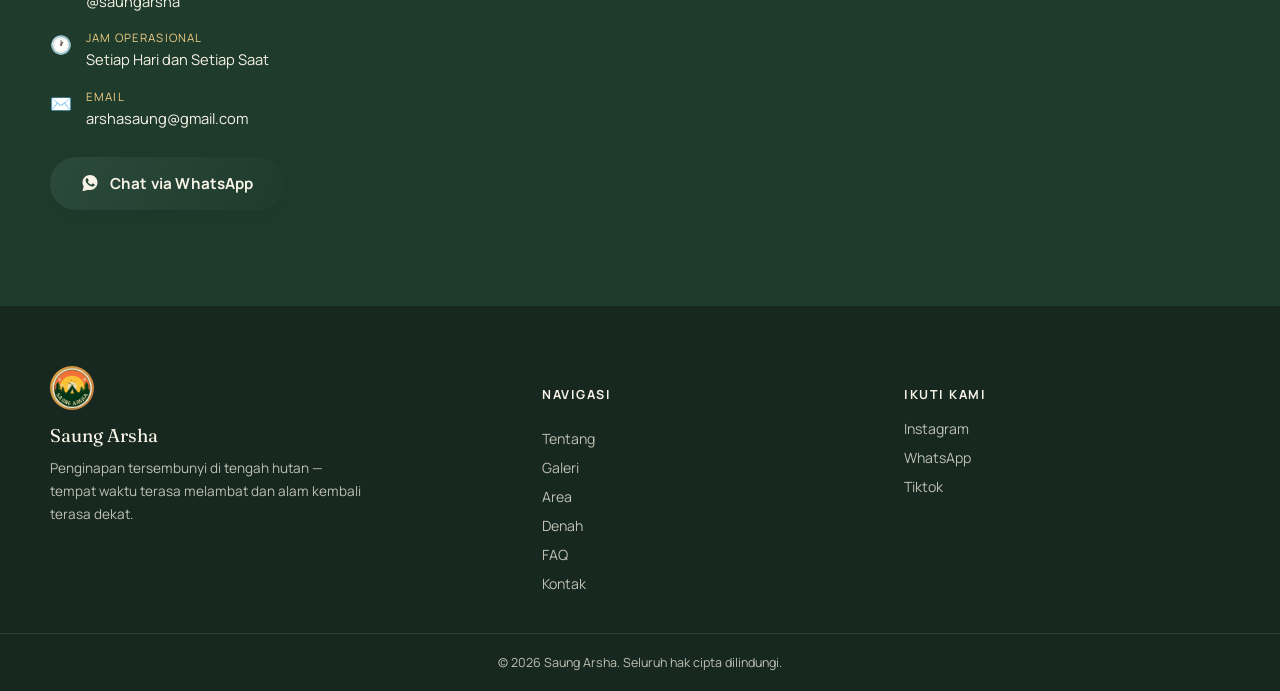
==== commit ff6266cf: "index.html" ====
--- a/index.html
+++ b/index.html
@@ -419,8 +419,8 @@
               <span class="contact__label">Kontak Darurat</span>
               <span class="contact__value">
                 Hubungi jika ada kendala saat berkunjung:<br>
-                Akbar: <a href="https://wa.me/6281546563956" target="_blank" rel="noopener">+62 815‑4656‑3956</a><br>
-                Pak Abang: <a href="https://wa.me/6283821653015" target="_blank" rel="noopener">+62 838‑2165‑3015</a>
+                Kontak 1: <a href="https://wa.me/6281546563956" target="_blank" rel="noopener">+62 815‑4656‑3956</a><br>
+                Kontak 2: <a href="https://wa.me/6283821653015" target="_blank" rel="noopener">+62 838‑2165‑3015</a>
               </span>
             </div>
           </li>
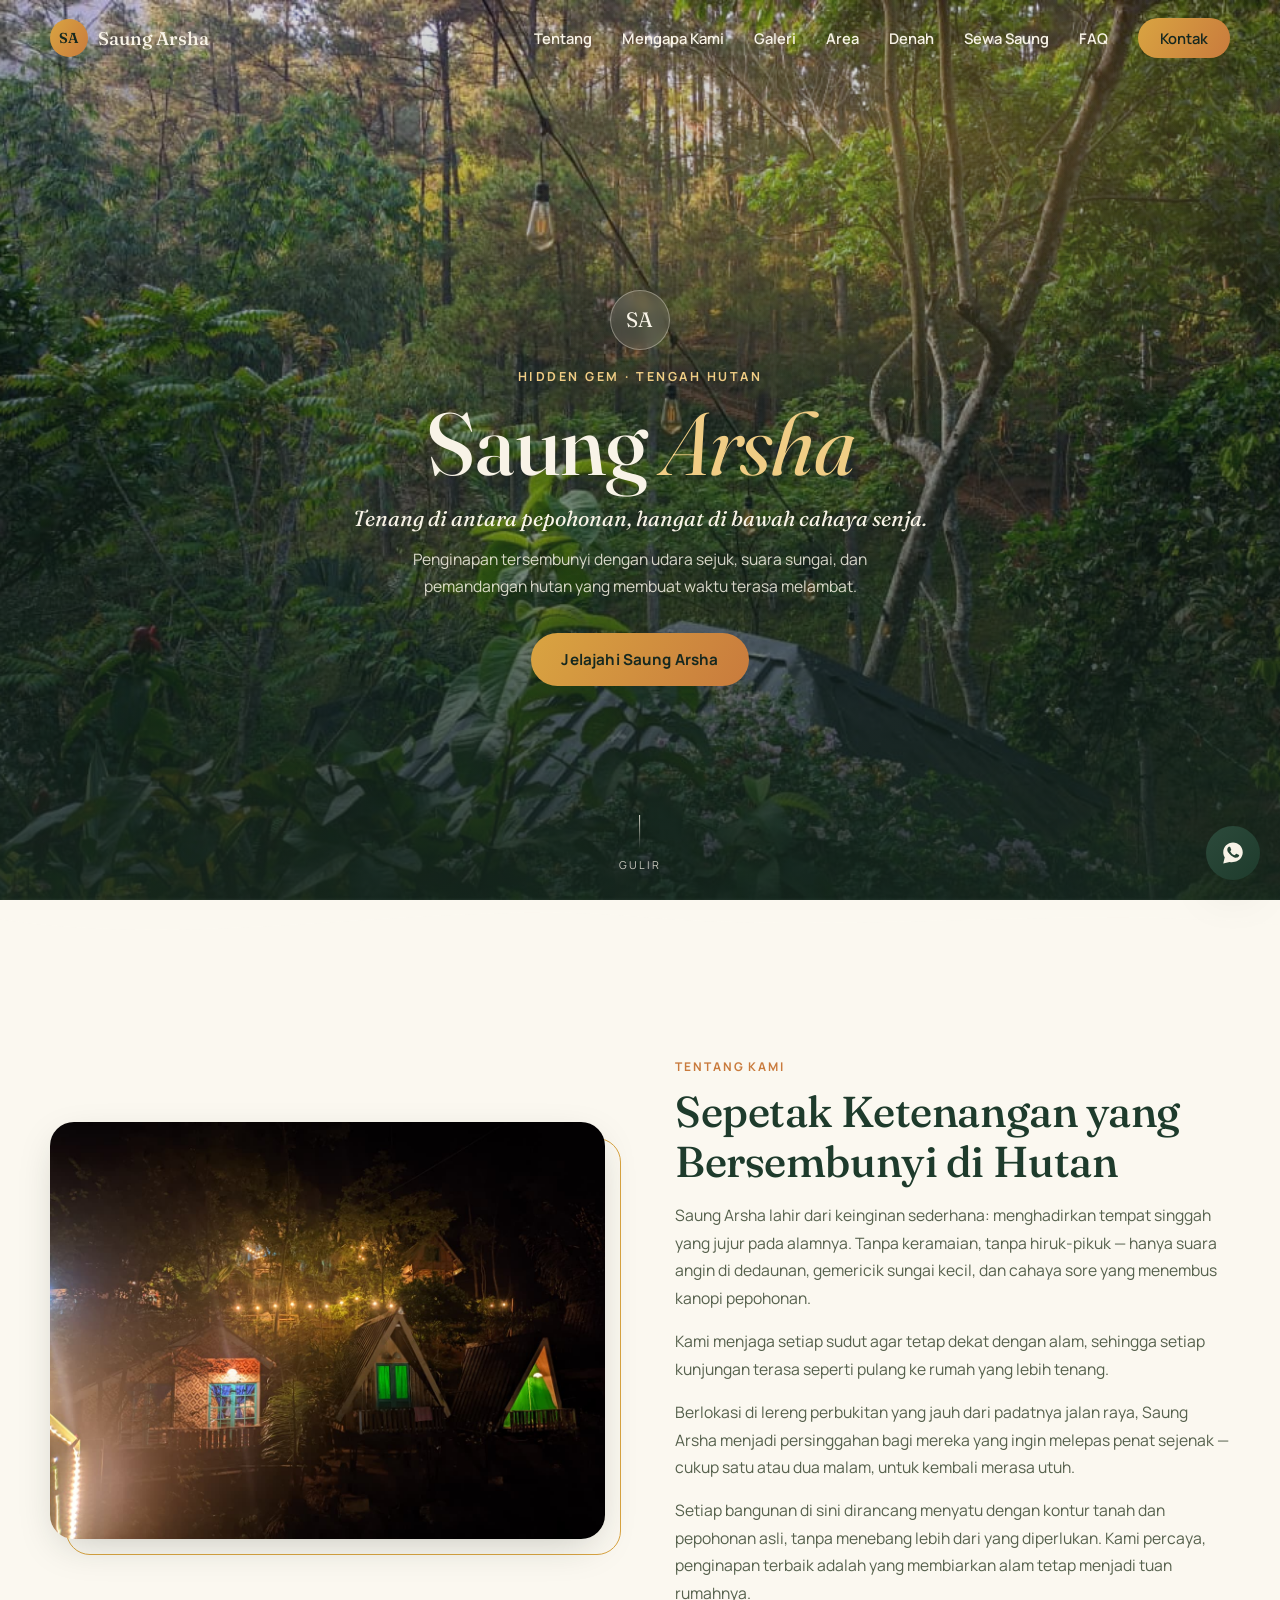
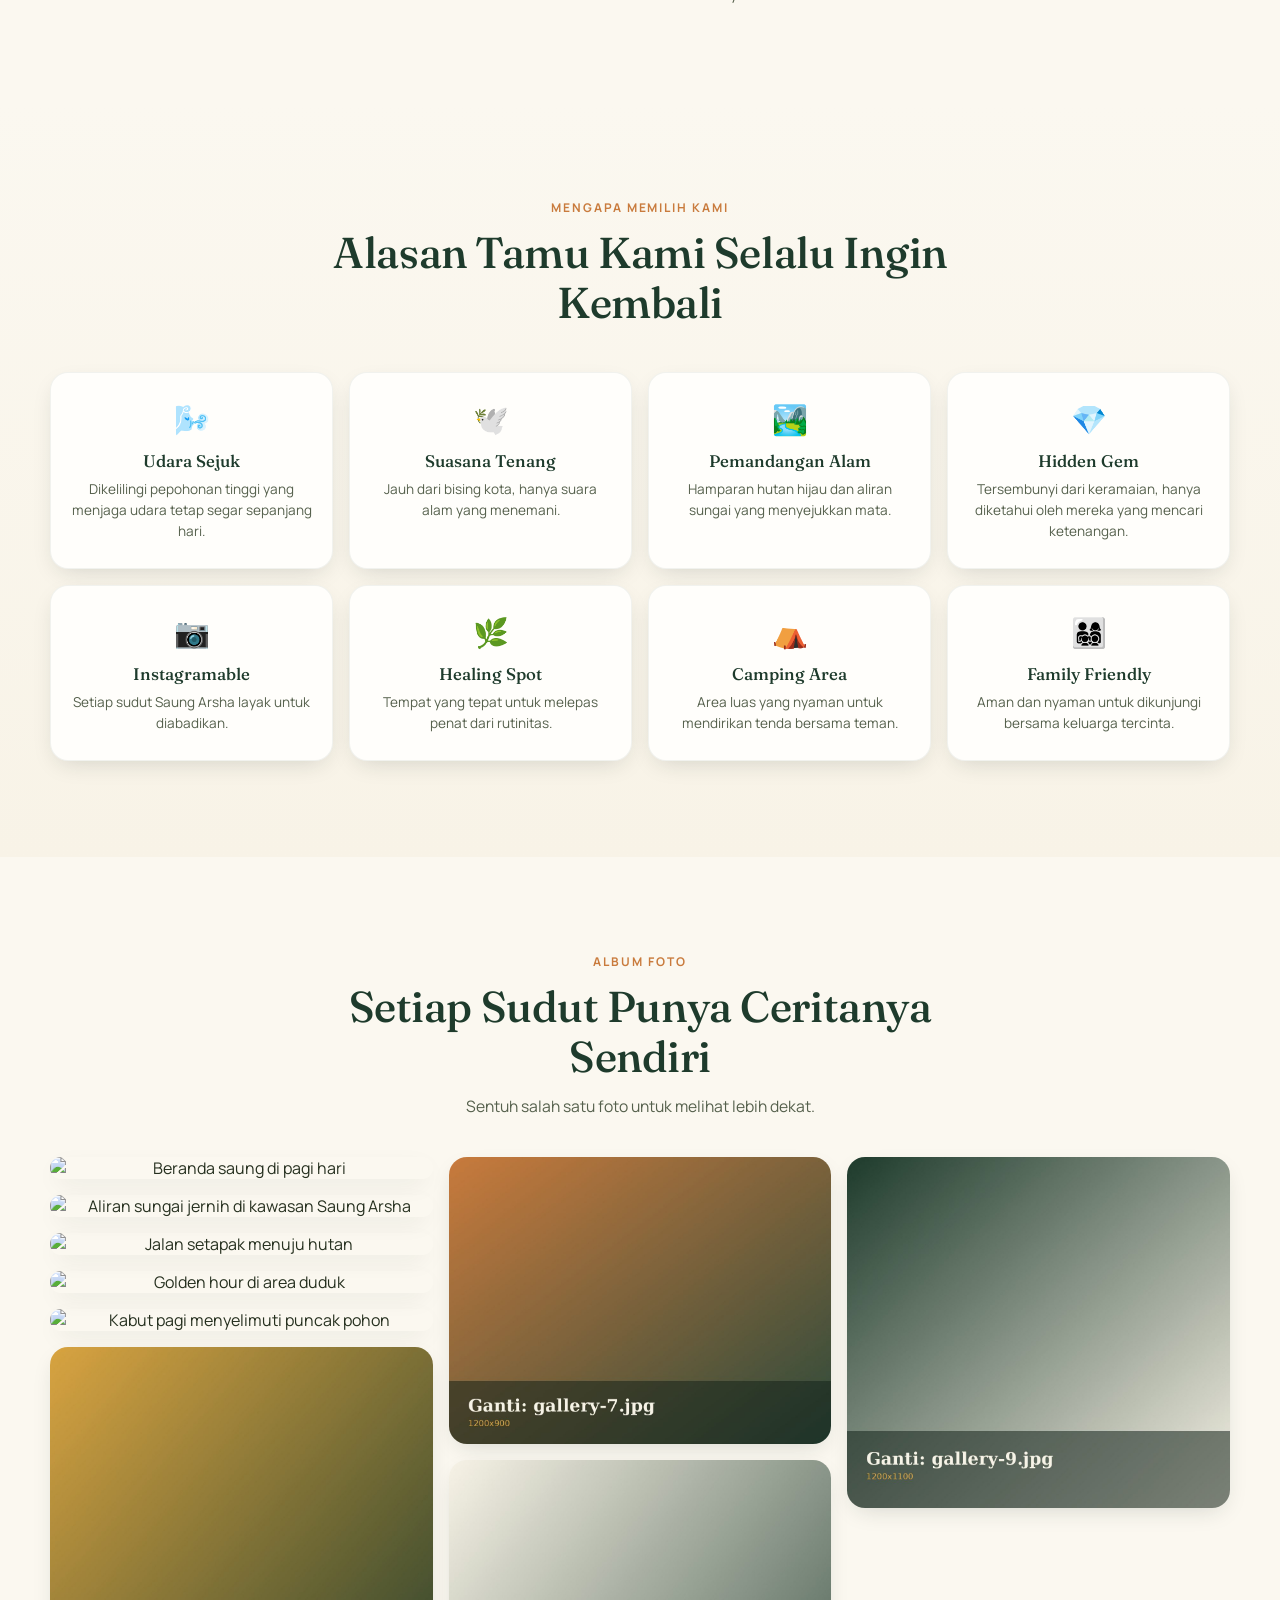
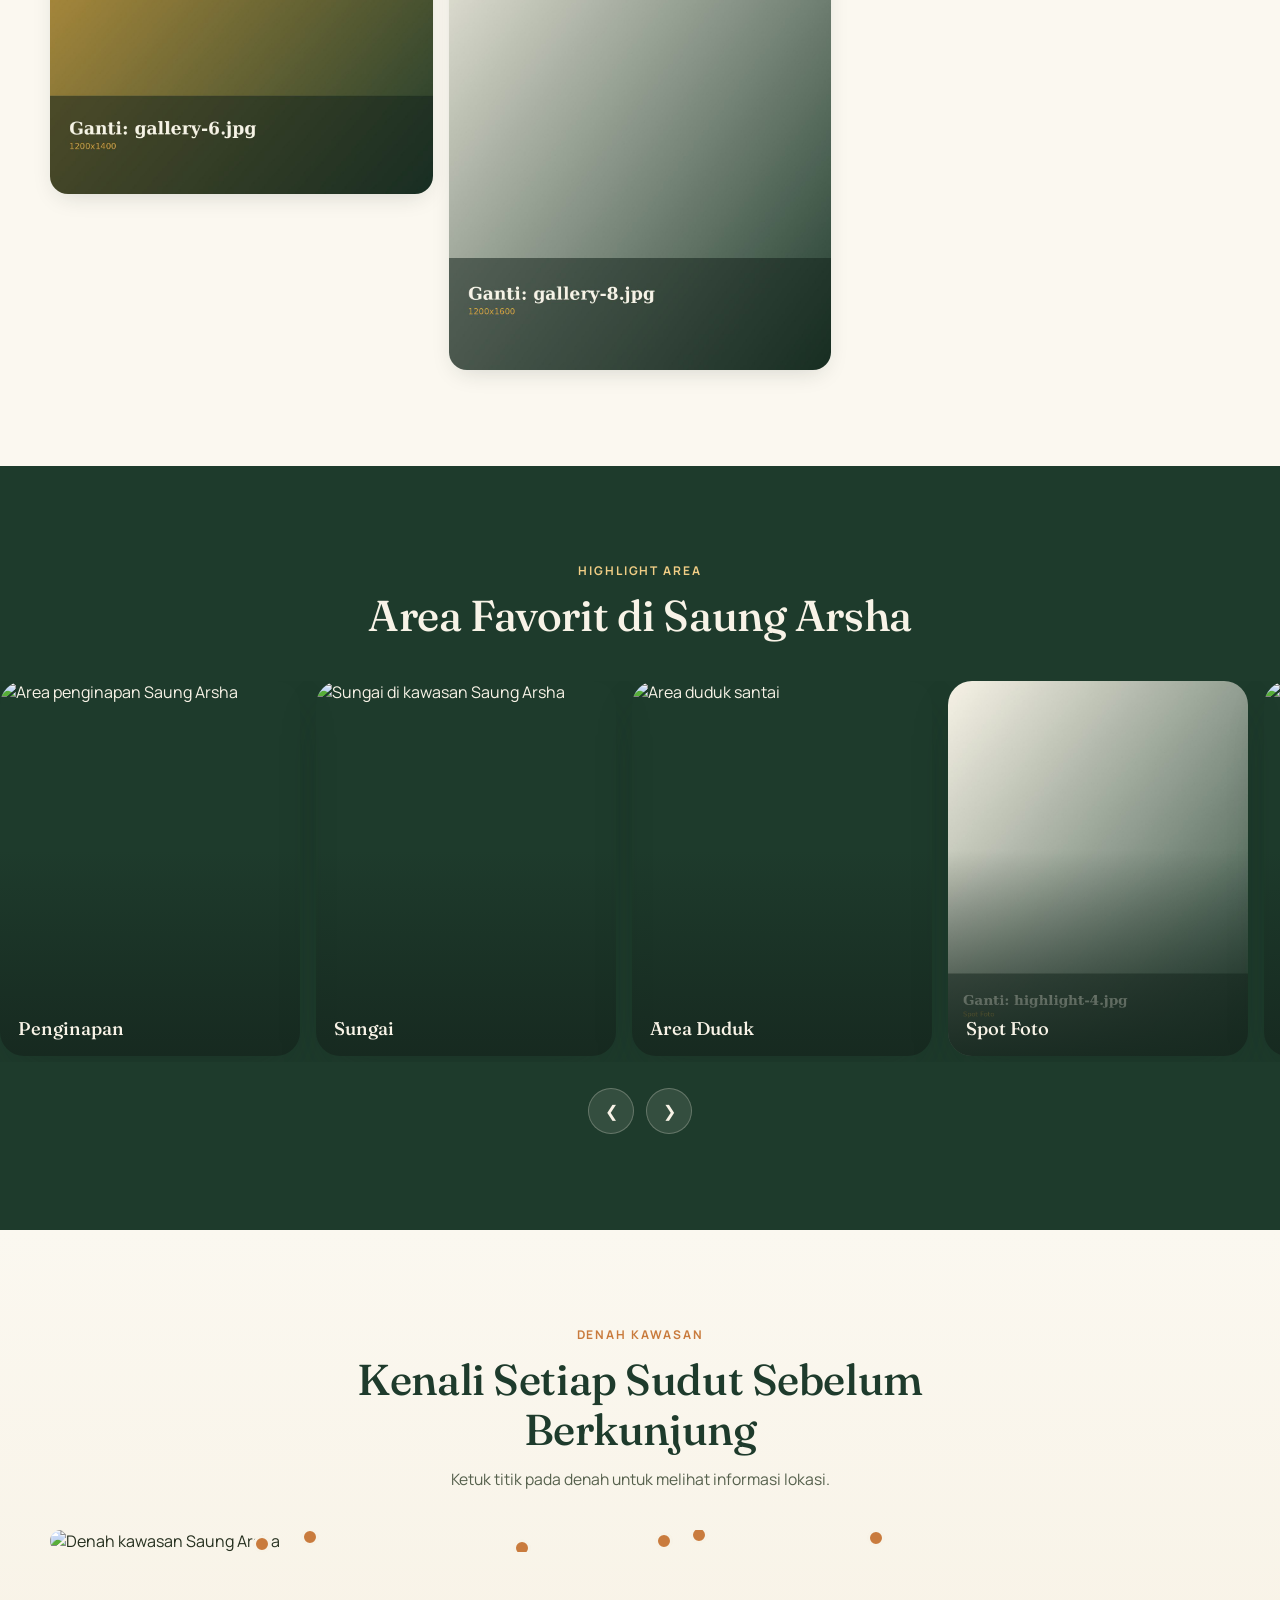
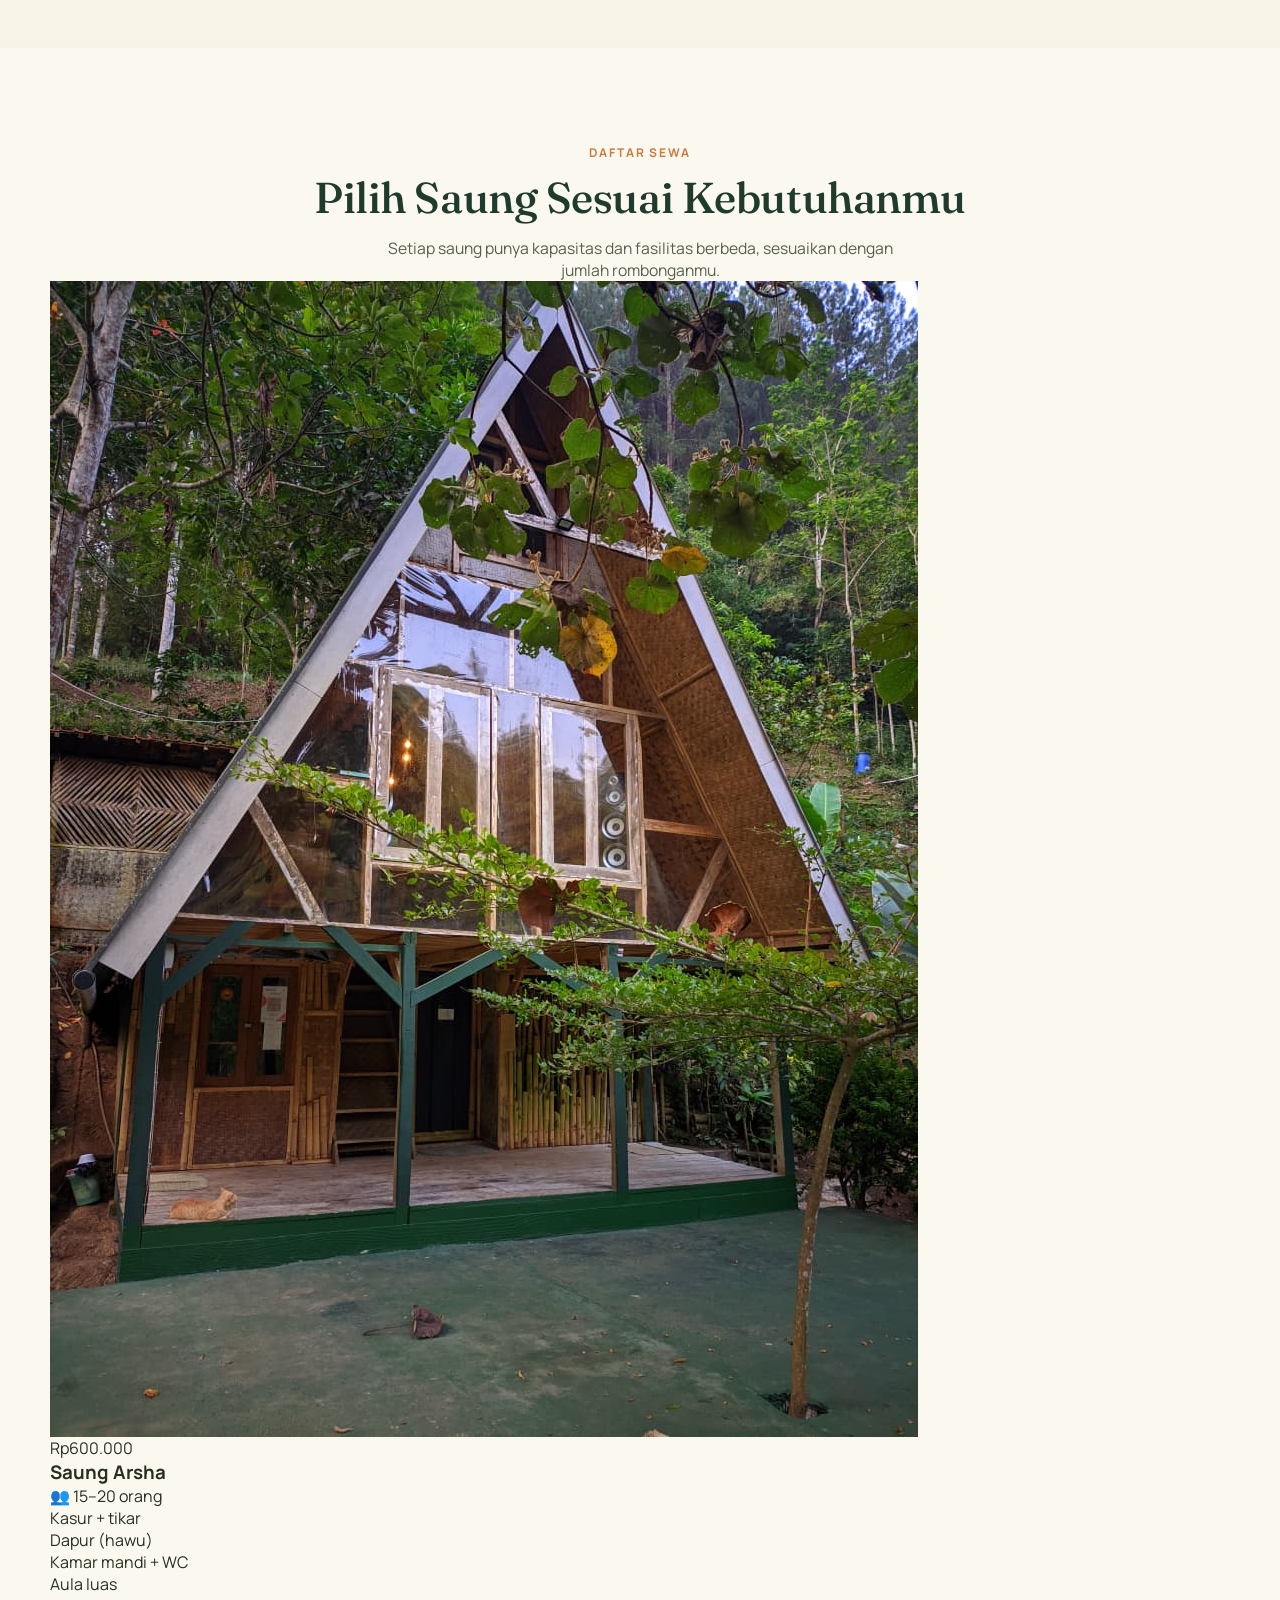
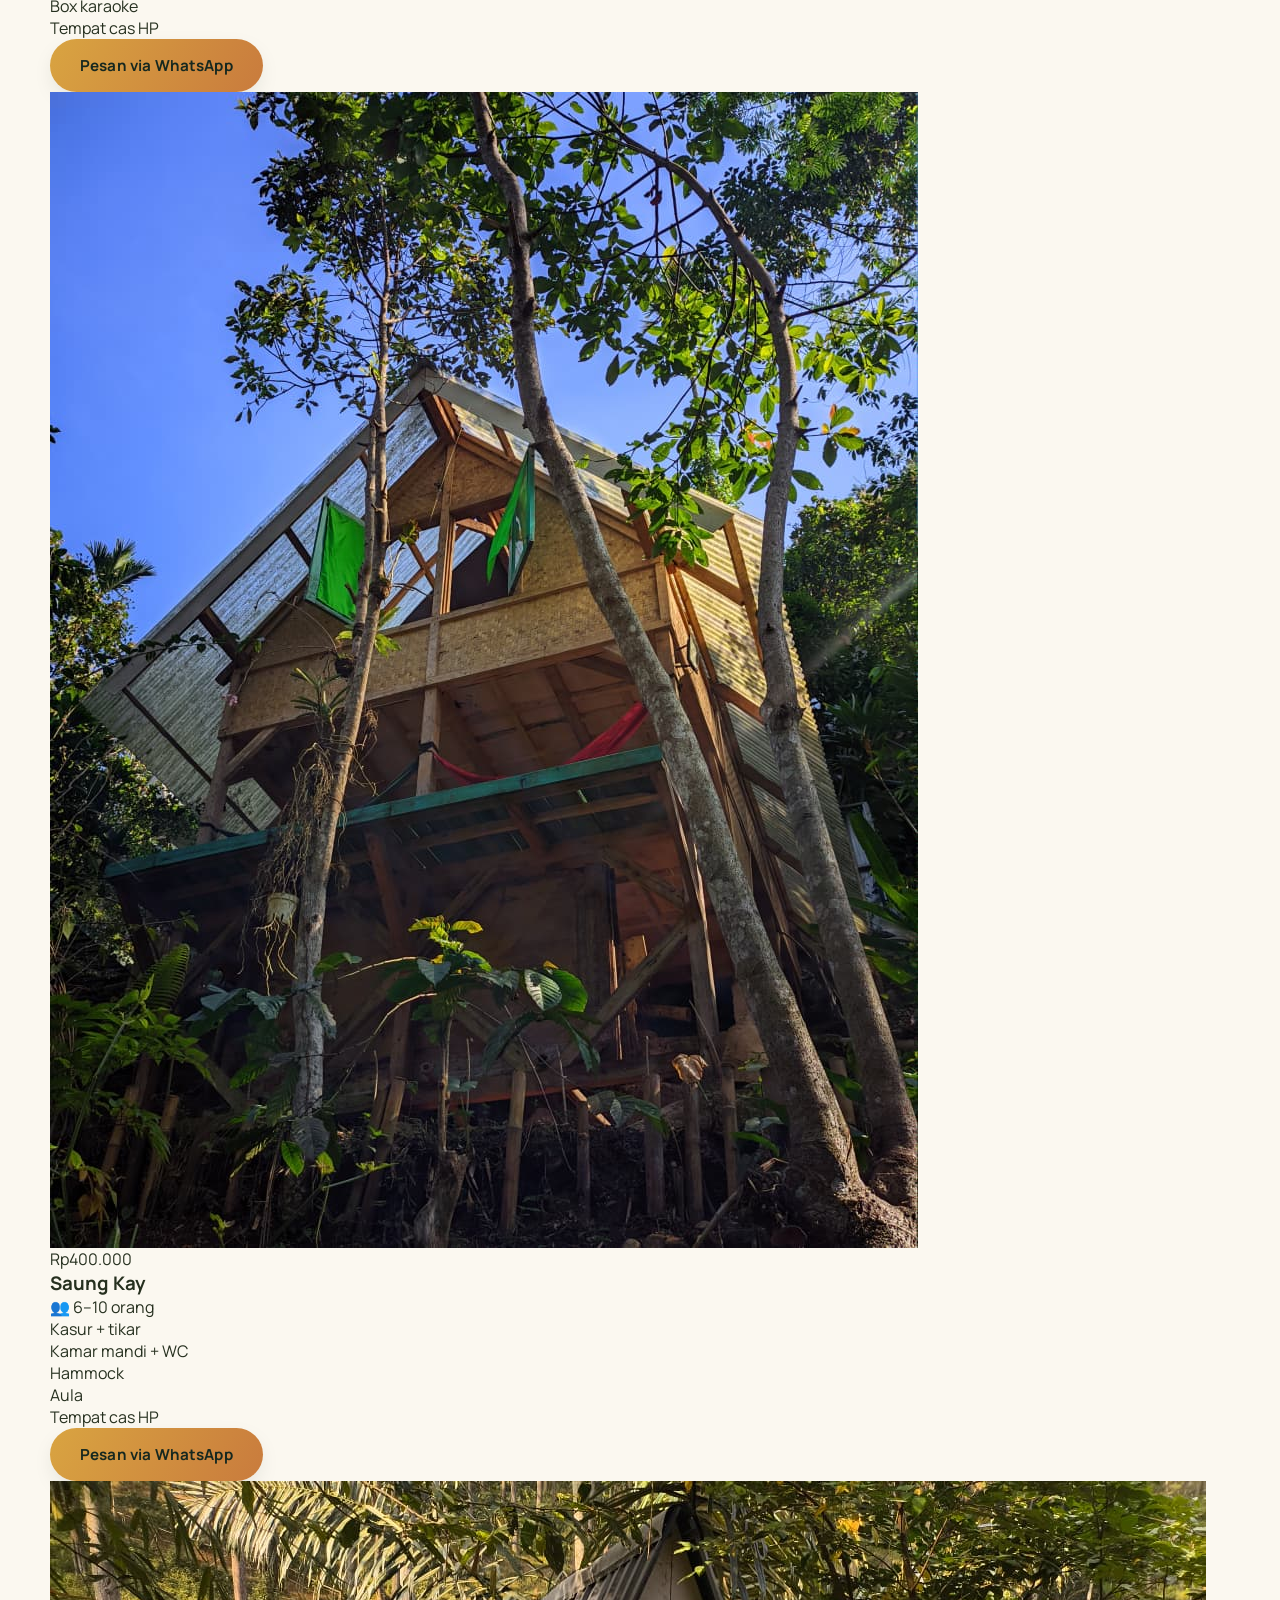
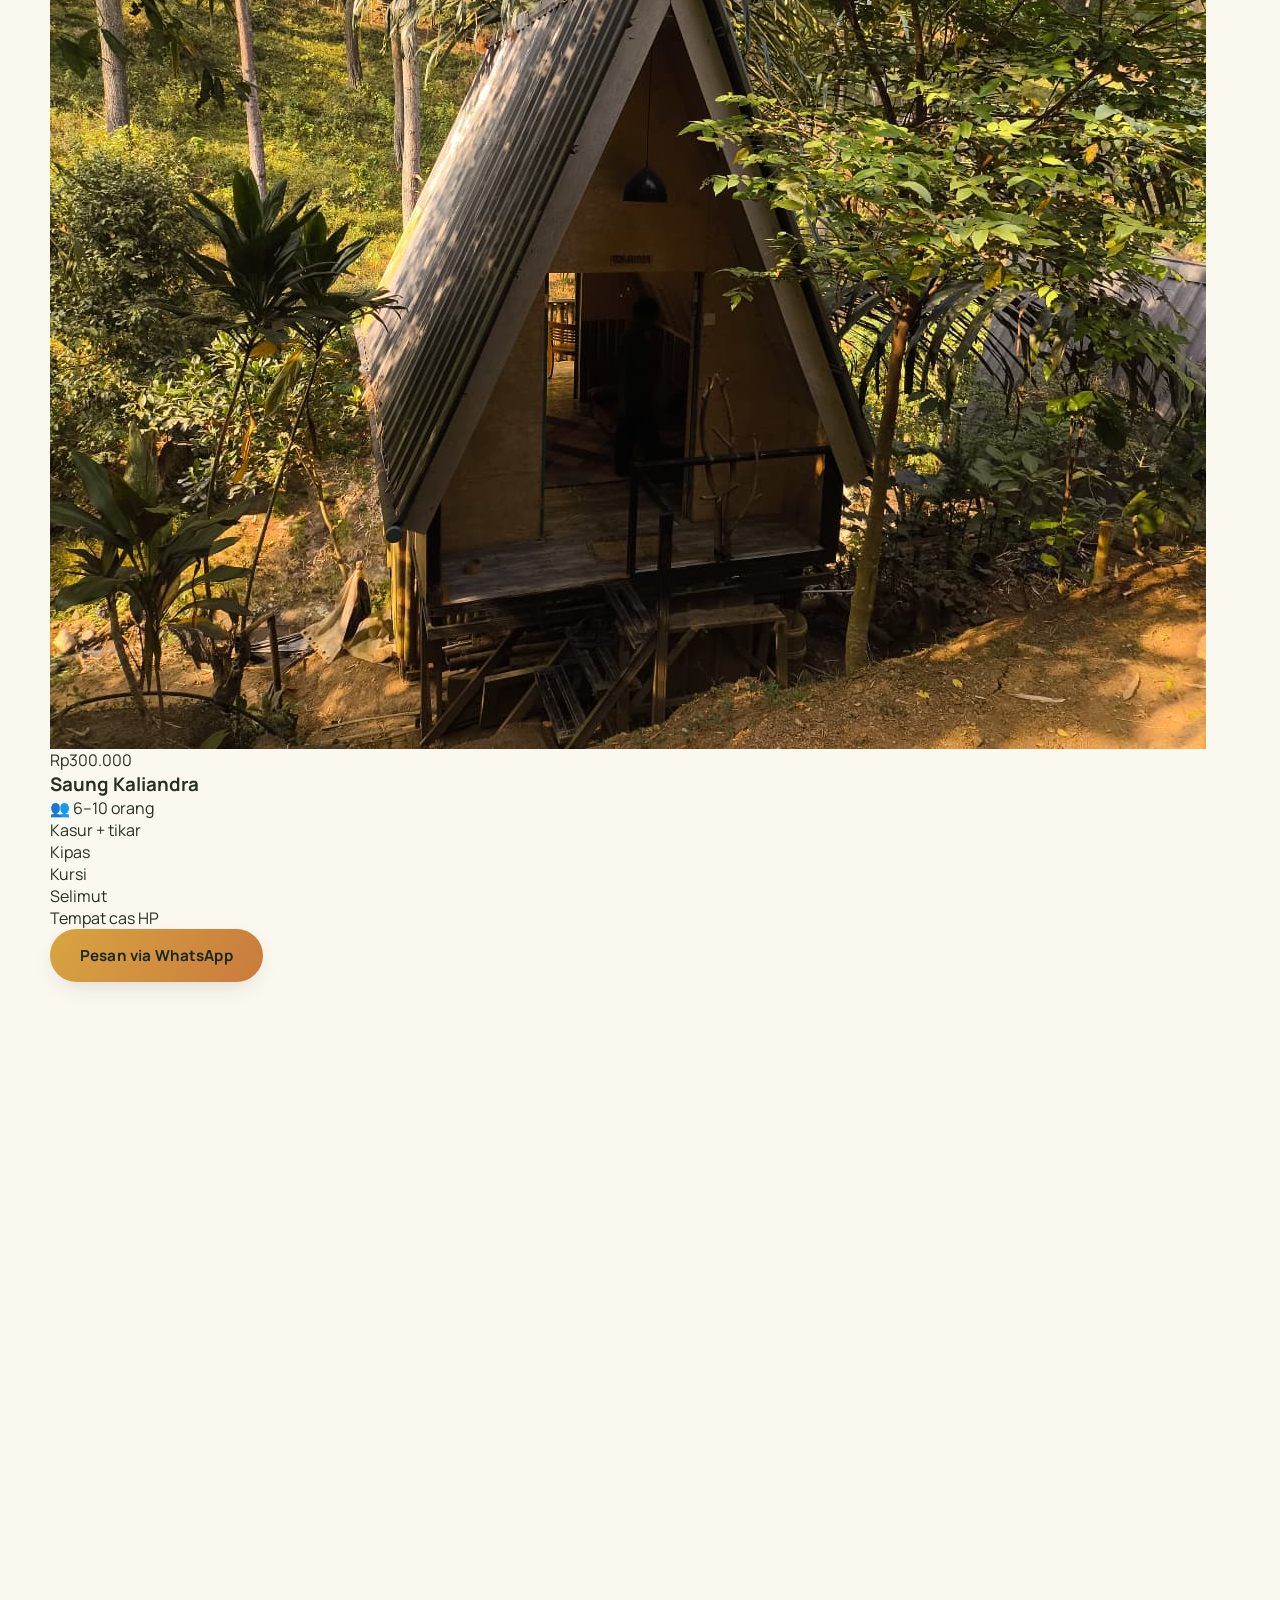
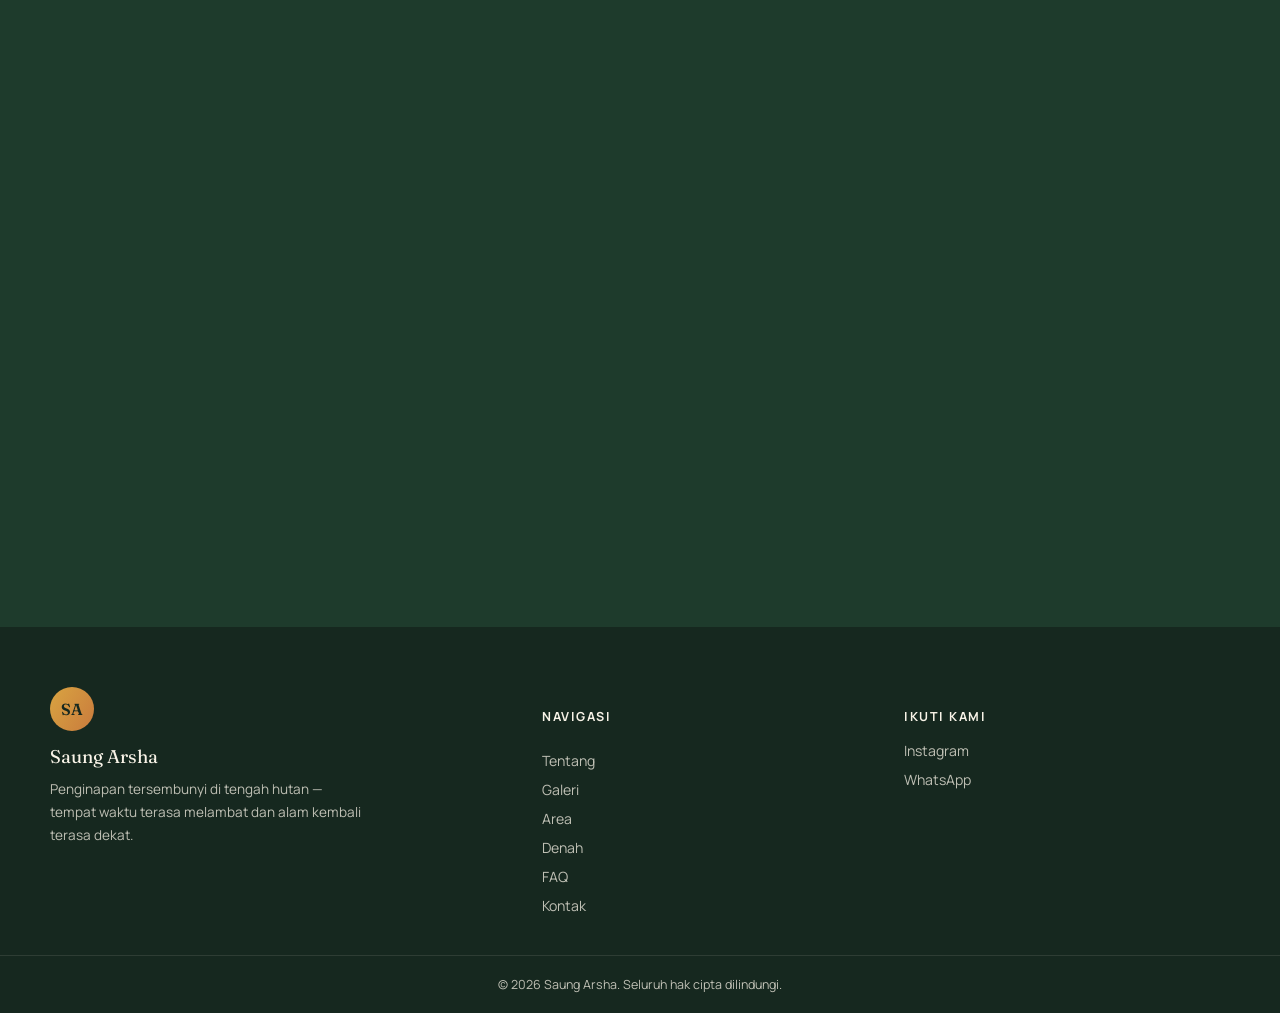
==== commit 8c7b9454: "index.html" ====
--- a/index.html
+++ b/index.html
@@ -16,7 +16,6 @@
 <meta property="og:locale" content="id_ID">
 
 <link rel="icon" type="image/png" sizes="32x32" href="assets/icons/favicon-32.png">
-<link rel="icon" type="image/png" sizes="192x192" href="assets/icons/favicon-192.png">
 <link rel="apple-touch-icon" href="assets/icons/apple-touch-icon.png">
 
 <link rel="preconnect" href="https://fonts.googleapis.com">
@@ -43,7 +42,7 @@
 <header class="navbar" id="navbar">
   <div class="navbar__inner">
     <a href="#hero" class="navbar__brand">
-      <span class="navbar__brand-mark"><img src="assets/images/logo.png" alt="Logo Saung Arsha"></span>
+      <span class="navbar__brand-mark">SA</span>
       <span class="navbar__brand-name">Saung Arsha</span>
     </a>
 
@@ -53,6 +52,7 @@
       <a href="#galeri" class="navbar__link" data-nav>Galeri</a>
       <a href="#area" class="navbar__link" data-nav>Area</a>
       <a href="#denah" class="navbar__link" data-nav>Denah</a>
+      <a href="#saung" class="navbar__link" data-nav>Sewa Saung</a>
       <a href="#faq" class="navbar__link" data-nav>FAQ</a>
       <a href="#kontak" class="navbar__link navbar__link--cta" data-nav>Kontak</a>
     </nav>
@@ -71,6 +71,7 @@
     <a href="#galeri" data-nav-mobile>Galeri</a>
     <a href="#area" data-nav-mobile>Area</a>
     <a href="#denah" data-nav-mobile>Denah</a>
+    <a href="#saung" data-nav-mobile>Sewa Saung</a>
     <a href="#faq" data-nav-mobile>FAQ</a>
     <a href="#kontak" data-nav-mobile>Kontak</a>
   </nav>
@@ -91,7 +92,7 @@
 
     <div class="hero__content">
       <div class="hero__logo reveal" data-reveal>
-        <span class="hero__logo-mark"><img src="assets/images/logo.png" alt="Logo Saung Arsha"></span>
+        <span class="hero__logo-mark">SA</span>
       </div>
       <p class="hero__eyebrow reveal" data-reveal data-delay="1">Hidden Gem &middot; Tengah Hutan</p>
       <h1 class="hero__title reveal" data-reveal data-delay="2">Saung <em>Arsha</em></h1>
@@ -202,57 +203,41 @@
       <p class="section-sub reveal" data-reveal data-delay="2">Sentuh salah satu foto untuk melihat lebih dekat.</p>
 
       <div class="gallery__grid" id="galleryGrid">
-        <button class="gallery__item reveal" data-reveal data-full="assets/images/kay.jpeg" data-title="Saung Kay">
-          <img src="assets/images/kay.jpeg" loading="lazy" alt="Saung Kay" class="gallery__img">
-          <span class="gallery__overlay"><span class="gallery__caption">Saung Kay</span></span>
-        </button>
-        <button class="gallery__item reveal" data-reveal data-full="assets/images/mahoni2.jpeg" data-title="Saung Mahoni 2">
-          <img src="assets/images/mahoni2.jpeg" loading="lazy" alt="Saung Mahoni 2" class="gallery__img">
-          <span class="gallery__overlay"><span class="gallery__caption">Saung Mahoni 2</span></span>
-        </button>
-        <button class="gallery__item reveal" data-reveal data-full="assets/images/morning.jpeg" data-title="Suasana Pagi">
-          <img src="assets/images/morning.jpeg" loading="lazy" alt="Suasana Pagi" class="gallery__img">
-          <span class="gallery__overlay"><span class="gallery__caption">Suasana Pagi</span></span>
-        </button>
-        <button class="gallery__item reveal" data-reveal data-full="assets/images/malam.jpeg" data-title="Suasana Malam">
-          <img src="assets/images/malam.jpeg" loading="lazy" alt="Suasana Malam" class="gallery__img">
-          <span class="gallery__overlay"><span class="gallery__caption">Suasana Malam</span></span>
-        </button>
-        <button class="gallery__item reveal" data-reveal data-full="assets/images/mushola.jpeg" data-title="Mushola">
-          <img src="assets/images/mushola.jpeg" loading="lazy" alt="Mushola" class="gallery__img">
-          <span class="gallery__overlay"><span class="gallery__caption">Mushola</span></span>
-        </button>
-        <button class="gallery__item reveal" data-reveal data-full="assets/images/mahoni1.jpeg" data-title="Saung Mahoni 1">
-          <img src="assets/images/mahoni1.jpeg" loading="lazy" alt="Saung Mahoni 1" class="gallery__img">
-          <span class="gallery__overlay"><span class="gallery__caption">Saung Mahoni 1</span></span>
-        </button>
-        <button class="gallery__item reveal" data-reveal data-full="assets/images/kaliandra.jpeg" data-title="Saung Kaliandra">
-          <img src="assets/images/kaliandra.jpeg" loading="lazy" alt="Saung Kaliandra" class="gallery__img">
-          <span class="gallery__overlay"><span class="gallery__caption">Saung Kaliandra</span></span>
-        </button>
-        <button class="gallery__item reveal" data-reveal data-full="assets/images/sungai1.jpeg" data-title="Area sungai di bawah jembatan">
-          <img src="assets/images/sungai1.jpeg" loading="lazy" alt="Area sungai di bawah jembatan" class="gallery__img">
-          <span class="gallery__overlay"><span class="gallery__caption">Area sungai di bawah jembatan</span></span>
-        </button>
-        <button class="gallery__item reveal" data-reveal data-full="assets/images/pagi.jpeg" data-title="Pagi hari">
-          <img src="assets/images/pagi.jpeg" loading="lazy" alt="Detail arsitektur saung kayu" class="gallery__img">
-          <span class="gallery__overlay"><span class="gallery__caption">Pagi hari</span></span>
-        </button>
-        <button class="gallery__item reveal" data-reveal data-full="assets/images/night.jpeg" data-title="Warung di malam hari">
-          <img src="assets/images/night.jpeg" loading="lazy" alt="Warung di malam hari" class="gallery__img">
-          <span class="gallery__overlay"><span class="gallery__caption">Warung di malam hari</span></span>
-        </button>
-        <button class="gallery__item reveal" data-reveal data-full="assets/images/board.jpeg" data-title="Board Saung Arsha">
-          <img src="assets/images/board.jpeg" loading="lazy" alt="Suasana Malam" class="gallery__img">
-          <span class="gallery__overlay"><span class="gallery__caption">Board Saung Arsha</span></span>
-        </button>
-        <button class="gallery__item reveal" data-reveal data-full="assets/images/arsha.jpeg" data-title="Saung Arsha">
-          <img src="assets/images/arsha.jpeg" loading="lazy" alt="Warung di malam hari" class="gallery__img">
-          <span class="gallery__overlay"><span class="gallery__caption">Saung Arsha</span></span>
-        </button>
-        <button class="gallery__item reveal" data-reveal data-full="assets/images/makan1.jpeg" data-title="Makan bersama di malam hari">
-          <img src="assets/images/makan1.jpeg" loading="lazy" alt="Makan bersama di malam hari" class="gallery__img">
-          <span class="gallery__overlay"><span class="gallery__caption">Makan bersama di malam hari</span></span>
+        <button class="gallery__item reveal" data-reveal data-full="assets/images/gallery-1.jpg" data-title="Beranda Saung di Pagi Hari">
+          <img src="assets/images/gallery-1.jpg" loading="lazy" alt="Beranda saung di pagi hari" class="gallery__img">
+          <span class="gallery__overlay"><span class="gallery__caption">Beranda Saung di Pagi Hari</span></span>
+        </button>
+        <button class="gallery__item reveal" data-reveal data-full="assets/images/gallery-2.jpg" data-title="Aliran Sungai Jernih">
+          <img src="assets/images/gallery-2.jpg" loading="lazy" alt="Aliran sungai jernih di kawasan Saung Arsha" class="gallery__img">
+          <span class="gallery__overlay"><span class="gallery__caption">Aliran Sungai Jernih</span></span>
+        </button>
+        <button class="gallery__item reveal" data-reveal data-full="assets/images/gallery-3.jpg" data-title="Jalan Setapak Menuju Hutan">
+          <img src="assets/images/gallery-3.jpg" loading="lazy" alt="Jalan setapak menuju hutan" class="gallery__img">
+          <span class="gallery__overlay"><span class="gallery__caption">Jalan Setapak Menuju Hutan</span></span>
+        </button>
+        <button class="gallery__item reveal" data-reveal data-full="assets/images/gallery-4.jpg" data-title="Golden Hour di Area Duduk">
+          <img src="assets/images/gallery-4.jpg" loading="lazy" alt="Golden hour di area duduk" class="gallery__img">
+          <span class="gallery__overlay"><span class="gallery__caption">Golden Hour di Area Duduk</span></span>
+        </button>
+        <button class="gallery__item reveal" data-reveal data-full="assets/images/gallery-5.jpg" data-title="Kabut Pagi di Puncak Pohon">
+          <img src="assets/images/gallery-5.jpg" loading="lazy" alt="Kabut pagi menyelimuti puncak pohon" class="gallery__img">
+          <span class="gallery__overlay"><span class="gallery__caption">Kabut Pagi di Puncak Pohon</span></span>
+        </button>
+        <button class="gallery__item reveal" data-reveal data-full="assets/images/gallery-6.jpg" data-title="Spot Foto Favorit Tamu">
+          <img src="assets/images/gallery-6.jpg" loading="lazy" alt="Spot foto favorit tamu" class="gallery__img">
+          <span class="gallery__overlay"><span class="gallery__caption">Spot Foto Favorit Tamu</span></span>
+        </button>
+        <button class="gallery__item reveal" data-reveal data-full="assets/images/gallery-7.jpg" data-title="Tenda di Bawah Kanopi Hutan">
+          <img src="assets/images/gallery-7.jpg" loading="lazy" alt="Tenda camping di bawah kanopi hutan" class="gallery__img">
+          <span class="gallery__overlay"><span class="gallery__caption">Tenda di Bawah Kanopi Hutan</span></span>
+        </button>
+        <button class="gallery__item reveal" data-reveal data-full="assets/images/gallery-8.jpg" data-title="Senja dari Area Santai">
+          <img src="assets/images/gallery-8.jpg" loading="lazy" alt="Senja dilihat dari area santai" class="gallery__img">
+          <span class="gallery__overlay"><span class="gallery__caption">Senja dari Area Santai</span></span>
+        </button>
+        <button class="gallery__item reveal" data-reveal data-full="assets/images/gallery-9.jpg" data-title="Detail Saung Kayu">
+          <img src="assets/images/gallery-9.jpg" loading="lazy" alt="Detail arsitektur saung kayu" class="gallery__img">
+          <span class="gallery__overlay"><span class="gallery__caption">Detail Saung Kayu</span></span>
         </button>
       </div>
     </div>
@@ -278,28 +263,28 @@
       <div class="highlight__slider" id="highlightSlider">
         <div class="highlight__track" id="highlightTrack">
           <div class="highlight-card">
-            <img src="assets/images/skay.jpeg" loading="lazy" alt="Saung Kay" class="highlight-card__img">
-            <div class="highlight-card__label">Saung Kay</div>
+            <img src="assets/images/highlight-1.jpg" loading="lazy" alt="Area penginapan Saung Arsha" class="highlight-card__img">
+            <div class="highlight-card__label">Penginapan</div>
           </div>
           <div class="highlight-card">
-            <img src="assets/images/sungai1.jpeg" loading="lazy" alt="Sungai" class="highlight-card__img">
+            <img src="assets/images/highlight-2.jpg" loading="lazy" alt="Sungai di kawasan Saung Arsha" class="highlight-card__img">
             <div class="highlight-card__label">Sungai</div>
           </div>
           <div class="highlight-card">
-            <img src="assets/images/warung.jpeg" loading="lazy" alt="Warung Sawali" class="highlight-card__img">
-            <div class="highlight-card__label">Warung Sawali</div>
+            <img src="assets/images/highlight-3.jpg" loading="lazy" alt="Area duduk santai" class="highlight-card__img">
+            <div class="highlight-card__label">Area Duduk</div>
           </div>
           <div class="highlight-card">
-            <img src="assets/images/sedong.jpeg" loading="lazy" alt="Batu Sedong" class="highlight-card__img">
-            <div class="highlight-card__label">Batu Sedong</div>
+            <img src="assets/images/highlight-4.jpg" loading="lazy" alt="Spot foto ikonik" class="highlight-card__img">
+            <div class="highlight-card__label">Spot Foto</div>
           </div>
           <div class="highlight-card">
-            <img src="assets/images/apiunggun.jpeg" loading="lazy" alt="Area api unggun" class="highlight-card__img">
-            <div class="highlight-card__label">Area api unggun</div>
+            <img src="assets/images/highlight-5.jpg" loading="lazy" alt="Area santai pengunjung" class="highlight-card__img">
+            <div class="highlight-card__label">Area Santai</div>
           </div>
           <div class="highlight-card">
-            <img src="assets/images/kebun.jpeg" loading="lazy" alt="Kebun" class="highlight-card__img">
-            <div class="highlight-card__label">kebun</div>
+            <img src="assets/images/highlight-6.jpg" loading="lazy" alt="Pemandangan alam sekitar" class="highlight-card__img">
+            <div class="highlight-card__label">View Alam</div>
           </div>
         </div>
       </div>
@@ -316,10 +301,29 @@
     <div class="container">
       <p class="eyebrow eyebrow--center reveal" data-reveal>Denah Kawasan</p>
       <h2 class="section-title section-title--center reveal" data-reveal data-delay="1">Kenali Setiap Sudut Sebelum Berkunjung</h2>
-      <p class="section-sub reveal" data-reveal data-delay="2">Gambaran lokasi dan area utama di kawasan Saung Arsha.</p>
+      <p class="section-sub reveal" data-reveal data-delay="2">Ketuk titik pada denah untuk melihat informasi lokasi.</p>
 
       <div class="denah__wrap reveal" data-reveal data-delay="3">
-        <img src="assets/images/denah.jpeg" alt="Denah kawasan Saung Arsha" class="denah__img">
+        <img src="assets/images/denah.jpg" alt="Denah kawasan Saung Arsha" class="denah__img">
+
+        <button class="denah__marker" style="top:28%; left:22%;" data-info="Mushola" data-desc="Tempat ibadah nyaman dekat area parkir.">
+          <span class="denah__marker-dot"></span>
+        </button>
+        <button class="denah__marker" style="top:62%; left:18%;" data-info="Toilet" data-desc="Toilet bersih tersedia di beberapa titik kawasan.">
+          <span class="denah__marker-dot"></span>
+        </button>
+        <button class="denah__marker" style="top:80%; left:40%;" data-info="Parkir" data-desc="Area parkir luas untuk motor dan mobil.">
+          <span class="denah__marker-dot"></span>
+        </button>
+        <button class="denah__marker" style="top:35%; left:70%;" data-info="Sungai" data-desc="Aliran sungai jernih di sisi timur kawasan.">
+          <span class="denah__marker-dot"></span>
+        </button>
+        <button class="denah__marker" style="top:50%; left:52%;" data-info="Saung" data-desc="Bangunan utama tempat bersantai dan menginap.">
+          <span class="denah__marker-dot"></span>
+        </button>
+        <button class="denah__marker" style="top:20%; left:55%;" data-info="Spot Foto" data-desc="Titik favorit pengunjung untuk berfoto.">
+          <span class="denah__marker-dot"></span>
+        </button>
 
         <div class="denah__tooltip" id="denahTooltip">
           <button class="denah__tooltip-close" id="denahTooltipClose" aria-label="Tutup">&times;</button>
@@ -331,6 +335,110 @@
   </section>
 
   <!-- ================= FAQ ================= -->
+  <!-- ================= DAFTAR SEWA SAUNG ================= -->
+  <section class="saung" id="saung">
+    <div class="container">
+      <p class="eyebrow eyebrow--center reveal" data-reveal>Daftar Sewa</p>
+      <h2 class="section-title section-title--center reveal" data-reveal data-delay="1">Pilih Saung Sesuai Kebutuhanmu</h2>
+      <p class="section-sub reveal" data-reveal data-delay="2">Setiap saung punya kapasitas dan fasilitas berbeda, sesuaikan dengan jumlah rombonganmu.</p>
+
+      <div class="saung__grid">
+        <div class="saung-card reveal" data-reveal data-delay="1">
+          <div class="saung-card__media">
+            <img src="assets/images/arsha.jpeg" loading="lazy" alt="Saung Arsha" class="saung-card__img">
+            <span class="saung-card__price">Rp600.000</span>
+          </div>
+          <div class="saung-card__body">
+            <h3 class="saung-card__name">Saung Arsha</h3>
+            <span class="saung-card__capacity">👥 15–20 orang</span>
+            <ul class="saung-card__facilities">
+              <li>Kasur + tikar</li>
+              <li>Dapur (hawu)</li>
+              <li>Kamar mandi + WC</li>
+              <li>Aula luas</li>
+              <li>Box karaoke</li>
+              <li>Tempat cas HP</li>
+            </ul>
+            <a href="https://wa.me/6281546563956?text=Halo%2C%20saya%20mau%20tanya%20ketersediaan%20Saung%20Arsha" target="_blank" rel="noopener" class="btn btn--primary saung-card__btn">Pesan via WhatsApp</a>
+          </div>
+        </div>
+
+        <div class="saung-card reveal" data-reveal data-delay="2">
+          <div class="saung-card__media">
+            <img src="assets/images/kay.jpeg" loading="lazy" alt="Saung Kay" class="saung-card__img">
+            <span class="saung-card__price">Rp400.000</span>
+          </div>
+          <div class="saung-card__body">
+            <h3 class="saung-card__name">Saung Kay</h3>
+            <span class="saung-card__capacity">👥 6–10 orang</span>
+            <ul class="saung-card__facilities">
+              <li>Kasur + tikar</li>
+              <li>Kamar mandi + WC</li>
+              <li>Hammock</li>
+              <li>Aula</li>
+              <li>Tempat cas HP</li>
+            </ul>
+            <a href="https://wa.me/6281546563956?text=Halo%2C%20saya%20mau%20tanya%20ketersediaan%20Saung%20Kay" target="_blank" rel="noopener" class="btn btn--primary saung-card__btn">Pesan via WhatsApp</a>
+          </div>
+        </div>
+
+        <div class="saung-card reveal" data-reveal data-delay="3">
+          <div class="saung-card__media">
+            <img src="assets/images/kaliandra.jpeg" loading="lazy" alt="Saung Kaliandra" class="saung-card__img">
+            <span class="saung-card__price">Rp300.000</span>
+          </div>
+          <div class="saung-card__body">
+            <h3 class="saung-card__name">Saung Kaliandra</h3>
+            <span class="saung-card__capacity">👥 6–10 orang</span>
+            <ul class="saung-card__facilities">
+              <li>Kasur + tikar</li>
+              <li>Kipas</li>
+              <li>Kursi</li>
+              <li>Selimut</li>
+              <li>Tempat cas HP</li>
+            </ul>
+            <a href="https://wa.me/6281546563956?text=Halo%2C%20saya%20mau%20tanya%20ketersediaan%20Saung%20Kaliandra" target="_blank" rel="noopener" class="btn btn--primary saung-card__btn">Pesan via WhatsApp</a>
+          </div>
+        </div>
+
+        <div class="saung-card reveal" data-reveal data-delay="1">
+          <div class="saung-card__media">
+            <img src="assets/images/mahoni1.jpeg" loading="lazy" alt="Saung Mahoni tipe 1" class="saung-card__img">
+            <span class="saung-card__price">Rp250.000</span>
+          </div>
+          <div class="saung-card__body">
+            <h3 class="saung-card__name">Saung Mahoni 1</h3>
+            <span class="saung-card__capacity">👥 6–10 orang</span>
+            <ul class="saung-card__facilities">
+              <li>Kasur + tikar</li>
+              <li>Matras</li>
+              <li>Kursi</li>
+              <li>Hammock</li>
+            </ul>
+            <a href="https://wa.me/6281546563956?text=Halo%2C%20saya%20mau%20tanya%20ketersediaan%20Saung%20Mahoni%201" target="_blank" rel="noopener" class="btn btn--primary saung-card__btn">Pesan via WhatsApp</a>
+          </div>
+        </div>
+
+        <div class="saung-card reveal" data-reveal data-delay="2">
+          <div class="saung-card__media">
+            <img src="assets/images/mahoni2.jpeg" loading="lazy" alt="Saung Mahoni tipe 2" class="saung-card__img">
+            <span class="saung-card__price">Rp250.000</span>
+          </div>
+          <div class="saung-card__body">
+            <h3 class="saung-card__name">Saung Mahoni 2</h3>
+            <span class="saung-card__capacity">👥 2 orang</span>
+            <ul class="saung-card__facilities">
+              <li>Kasur + matras</li>
+              <li>Tikar</li>
+              <li>Tempat cas HP</li>
+            </ul>
+            <a href="https://wa.me/6281546563956?text=Halo%2C%20saya%20mau%20tanya%20ketersediaan%20Saung%20Mahoni%202" target="_blank" rel="noopener" class="btn btn--primary saung-card__btn">Pesan via WhatsApp</a>
+          </div>
+        </div>
+      </div>
+    </div>
+  </section>
+
   <section class="faq" id="faq">
     <div class="container container--narrow">
       <p class="eyebrow eyebrow--center reveal" data-reveal>Pertanyaan Umum</p>
@@ -343,7 +451,7 @@
             <span class="accordion__icon">+</span>
           </button>
           <div class="accordion__panel">
-            <p>Saung Arsha buka setiap hari dan setiap saat, silakan hubungi kami terlebih dahulu.</p>
+            <p>Saung Arsha buka setiap hari mulai pukul 07.00 hingga 18.00 WIB. Di luar jam tersebut, silakan hubungi kami terlebih dahulu.</p>
           </div>
         </div>
 
@@ -383,7 +491,7 @@
             <span class="accordion__icon">+</span>
           </button>
           <div class="accordion__panel">
-            <p>Tersedia beberapa area parkir, namun khusus untuk roda empat cukup jauh dari lokasi.</p>
+            <p>Tersedia area parkir yang cukup luas untuk kendaraan roda dua maupun roda empat.</p>
           </div>
         </div>
       </div>
@@ -403,7 +511,7 @@
             <span class="contact__icon">📍</span>
             <div>
               <span class="contact__label">Alamat</span>
-              <span class="contact__value">Kp. Leuwi cingcin, Desa Nanggerang, Kec. Cililin, Kab. Bandung Barat, Jawa Barat</span>
+              <span class="contact__value">Kp. Ciririp Bangsaya, Karyamukti, Kec. Cililin, Kabupaten Bandung Barat, Jawa Barat</span>
             </div>
           </li>
           <li class="contact__list-item">
@@ -432,24 +540,17 @@
             </div>
           </li>
           <li class="contact__list-item">
-            <span class="contact__icon">🎵</span>
-            <div>
-              <span class="contact__label">Tiktok</span>
-              <span class="contact__value"><a href="https://www.tiktok.com/@saungarsha?_r=1&_t=ZS-98Z7b90TTSD" target="_blank" rel="noopener">@saungarsha</a></span>
-            </div>
-          </li>
-          <li class="contact__list-item">
             <span class="contact__icon">🕐</span>
             <div>
               <span class="contact__label">Jam Operasional</span>
-              <span class="contact__value">Setiap Hari dan Setiap Saat</span>
+              <span class="contact__value">Setiap Hari, 07.00 — 18.00 WIB</span>
             </div>
           </li>
           <li class="contact__list-item">
             <span class="contact__icon">✉️</span>
             <div>
               <span class="contact__label">Email</span>
-              <span class="contact__value"><a href="mailto:arshasaung@gmail.com">arshasaung@gmail.com</a></span>
+              <span class="contact__value"><a href="mailto:halo@saungarsha.com">halo@saungarsha.com</a></span>
             </div>
           </li>
         </ul>
@@ -480,7 +581,7 @@
 <footer class="footer">
   <div class="container footer__grid">
     <div class="footer__brand">
-      <span class="footer__brand-mark"><img src="assets/images/logo.png" alt="Logo Saung Arsha"></span>
+      <span class="footer__brand-mark">SA</span>
       <p class="footer__brand-name">Saung Arsha</p>
       <p class="footer__desc">Penginapan tersembunyi di tengah hutan — tempat waktu terasa melambat dan alam kembali terasa dekat.</p>
     </div>
@@ -500,7 +601,6 @@
       <div class="footer__social-links">
         <a href="https://instagram.com/saungarsha" target="_blank" rel="noopener" aria-label="Instagram">Instagram</a>
         <a href="https://wa.me/6281546563956" target="_blank" rel="noopener" aria-label="WhatsApp">WhatsApp</a>
-        <a href="https://www.tiktok.com/@saungarsha?_r=1&_t=ZS-98Z7b90TTSD" target="_blank" rel="noopener" aria-label="Tiktok">Tiktok</a>
       </div>
     </div>
   </div>
--- a/assets/css/style.css
+++ b/assets/css/style.css
@@ -142,12 +142,12 @@
 
 .btn--outline {
   background: transparent;
-  color: var(--c-forest-800);
-  border: 1.5px solid var(--c-forest-700);
+  color: var(--c-cream);
+  border: 1.5px solid var(--c-cream);
   margin-top: 18px;
   width: 100%;
 }
-.btn--outline:hover { background: var(--c-forest-800); color: var(--c-cream); }
+.btn--outline:hover { background: var(--c-cream); color: var(--c-forest-800); }
 
 .btn--whatsapp {
   background: linear-gradient(120deg, #2c4a3b, #1e3b2c);
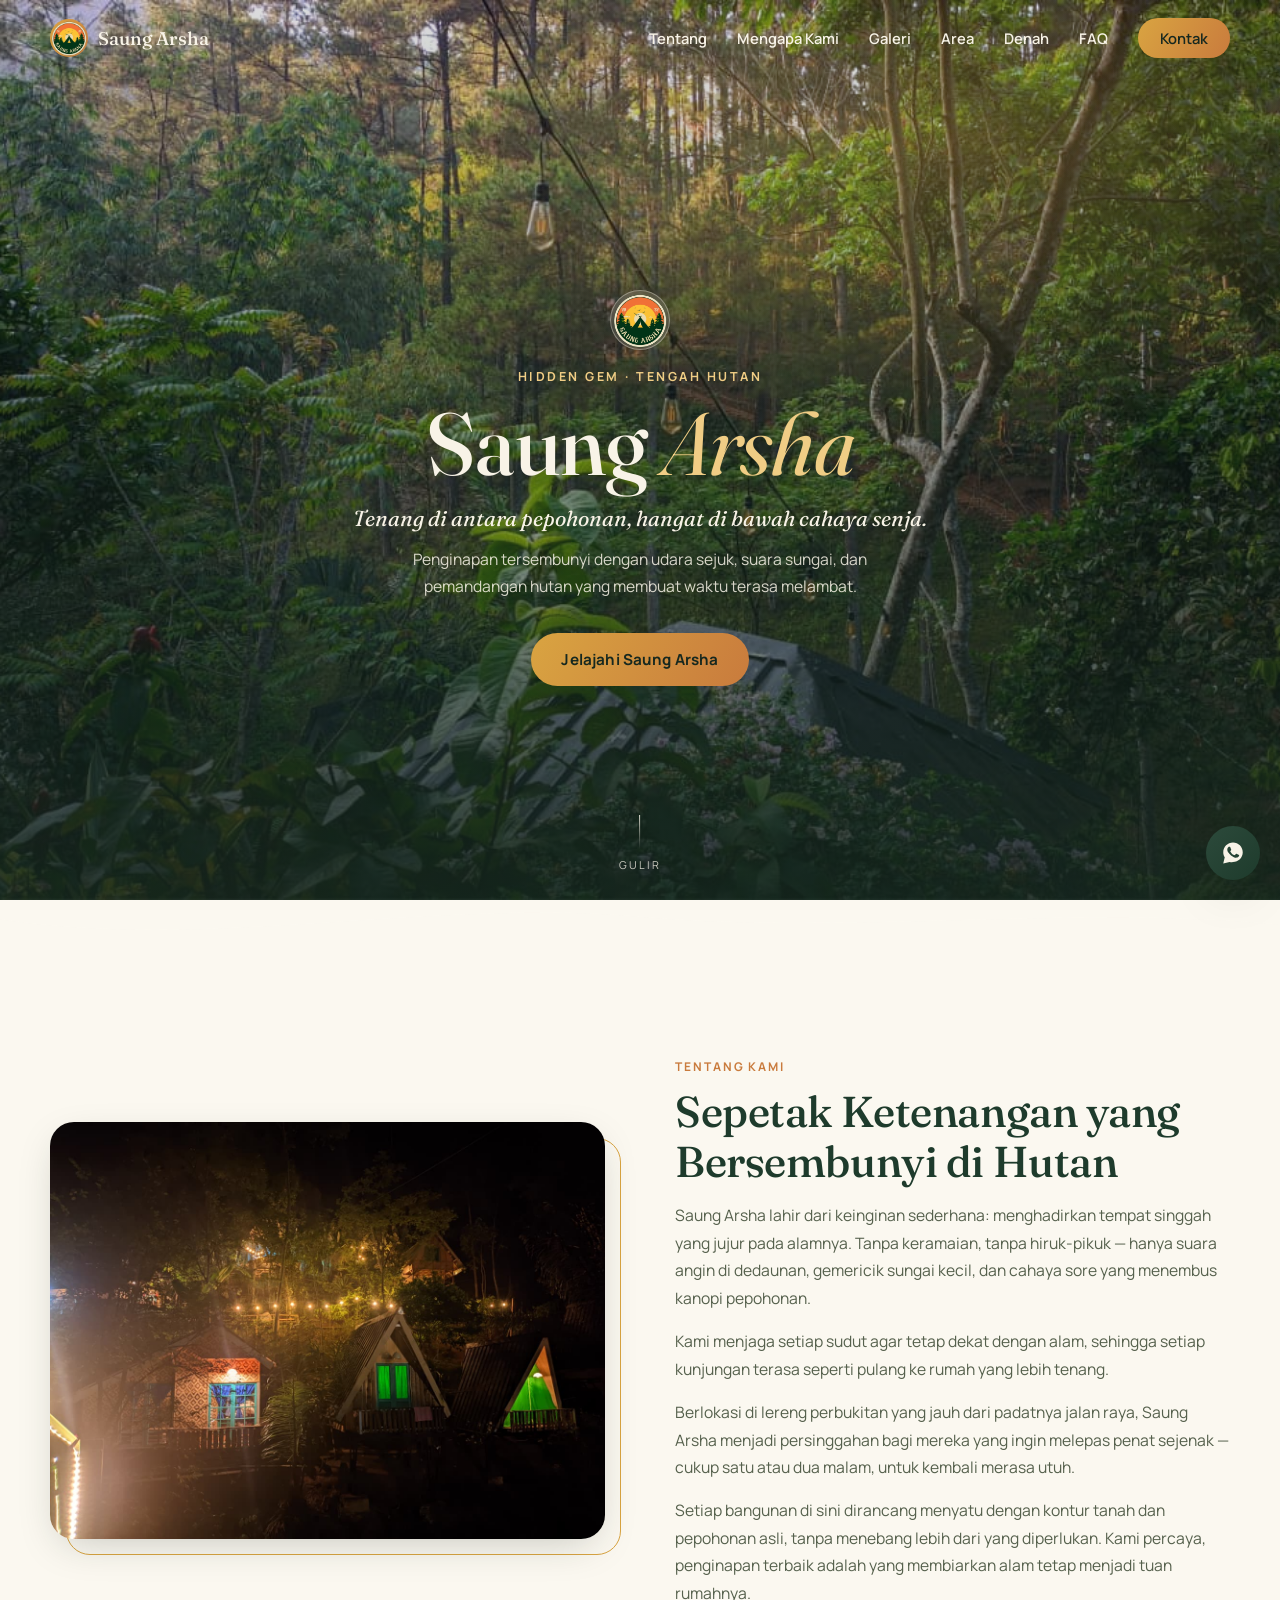
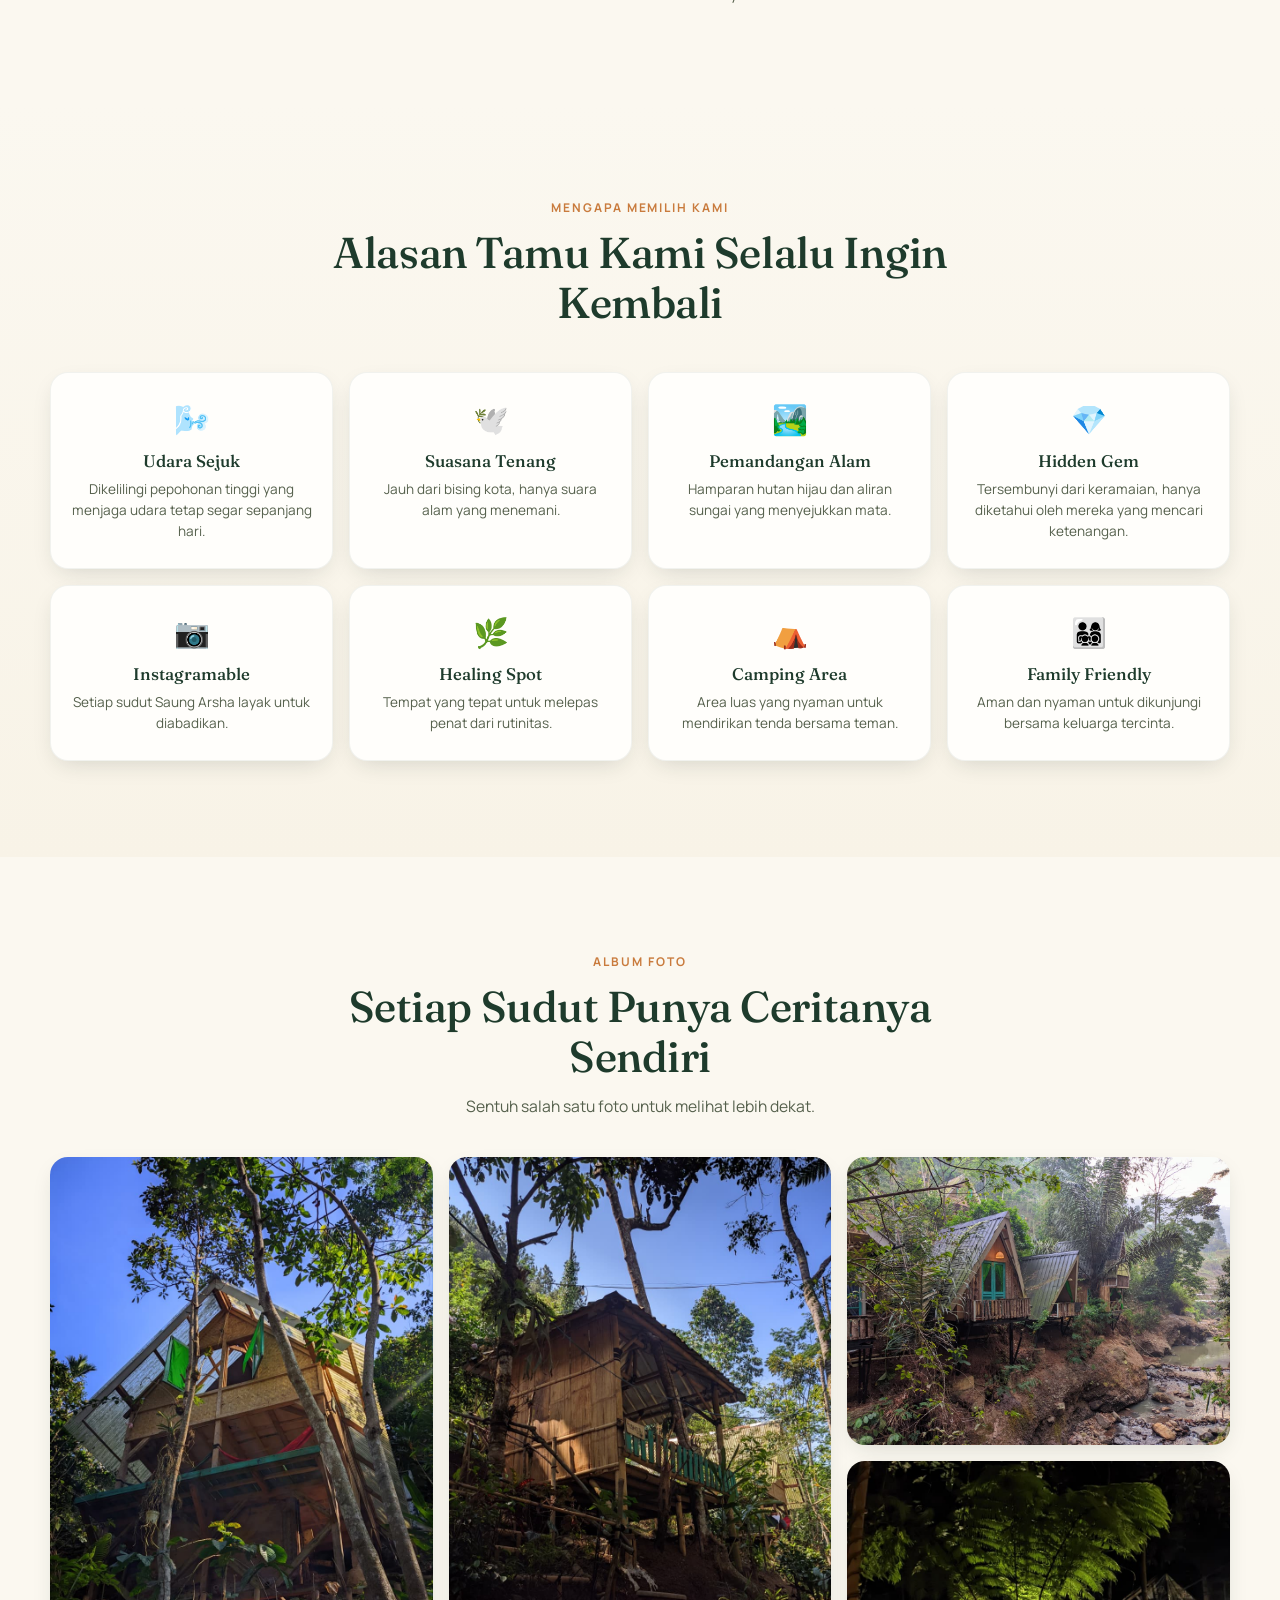
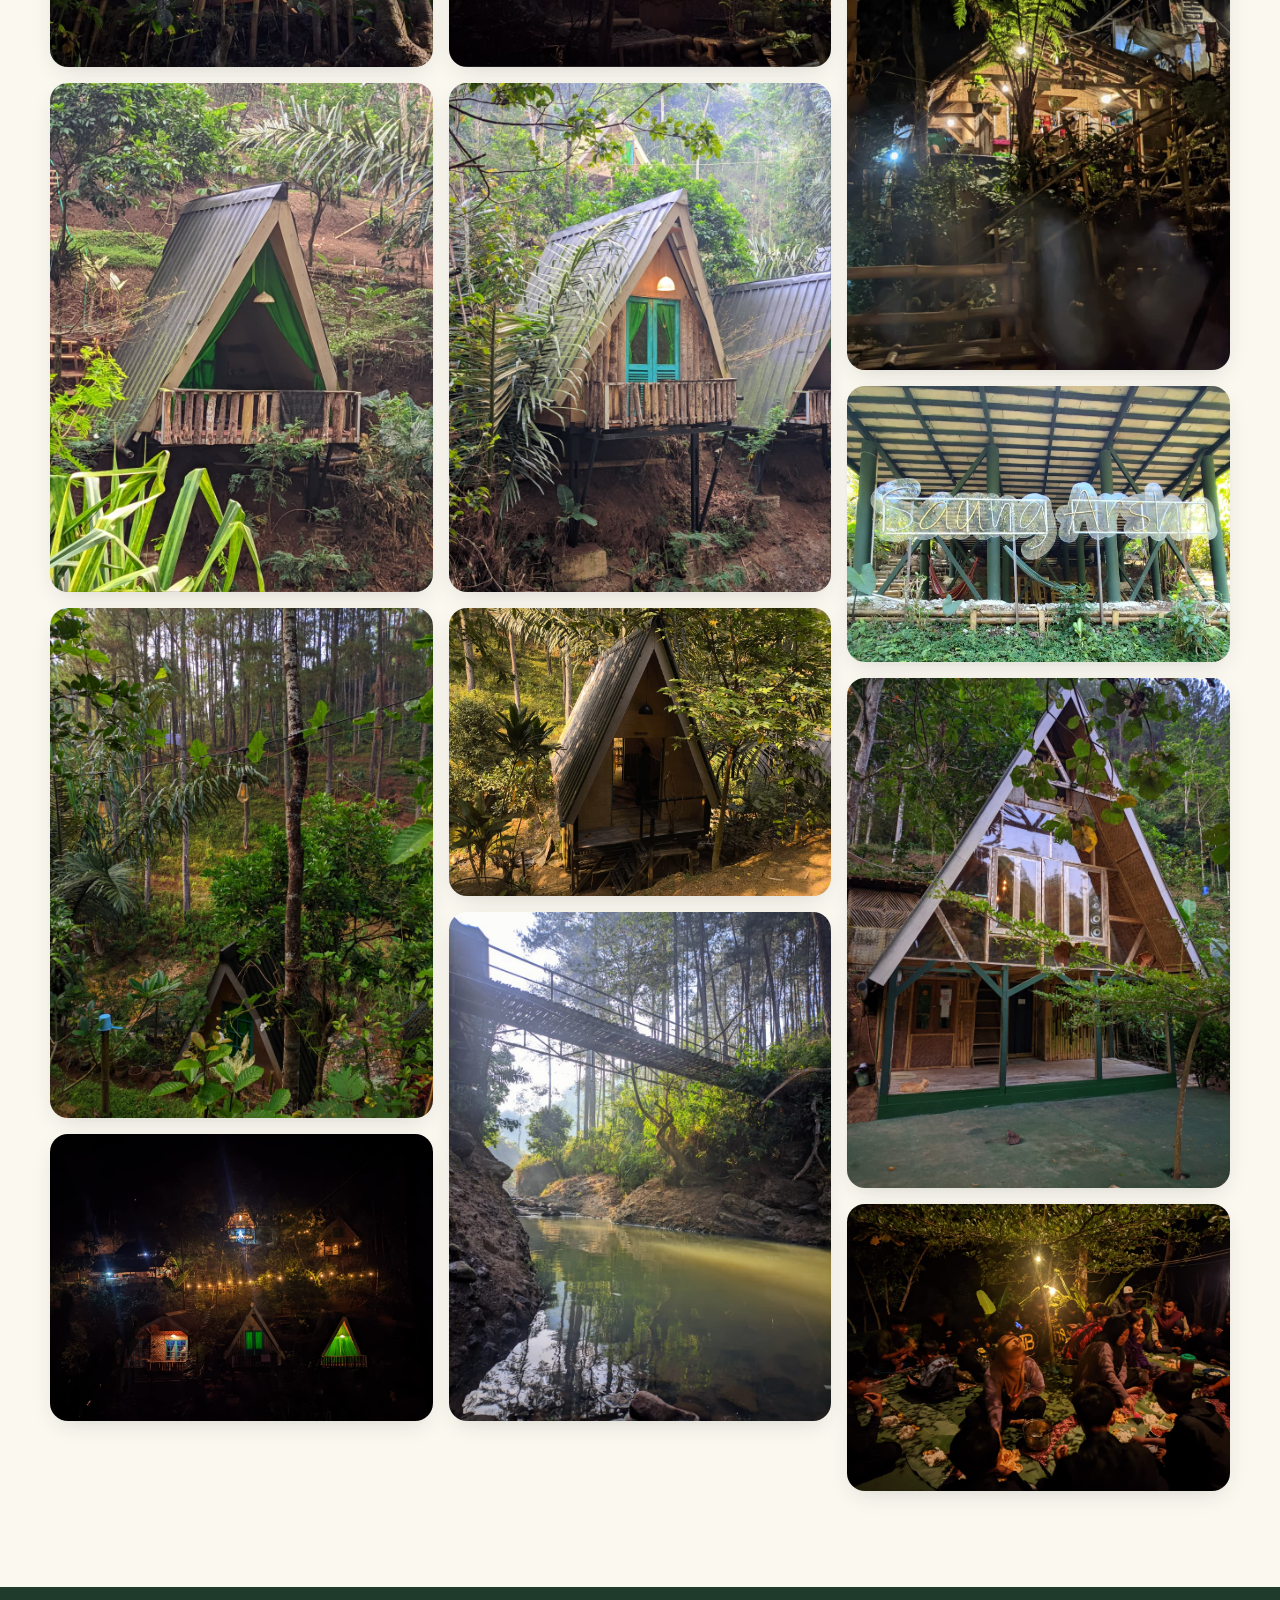
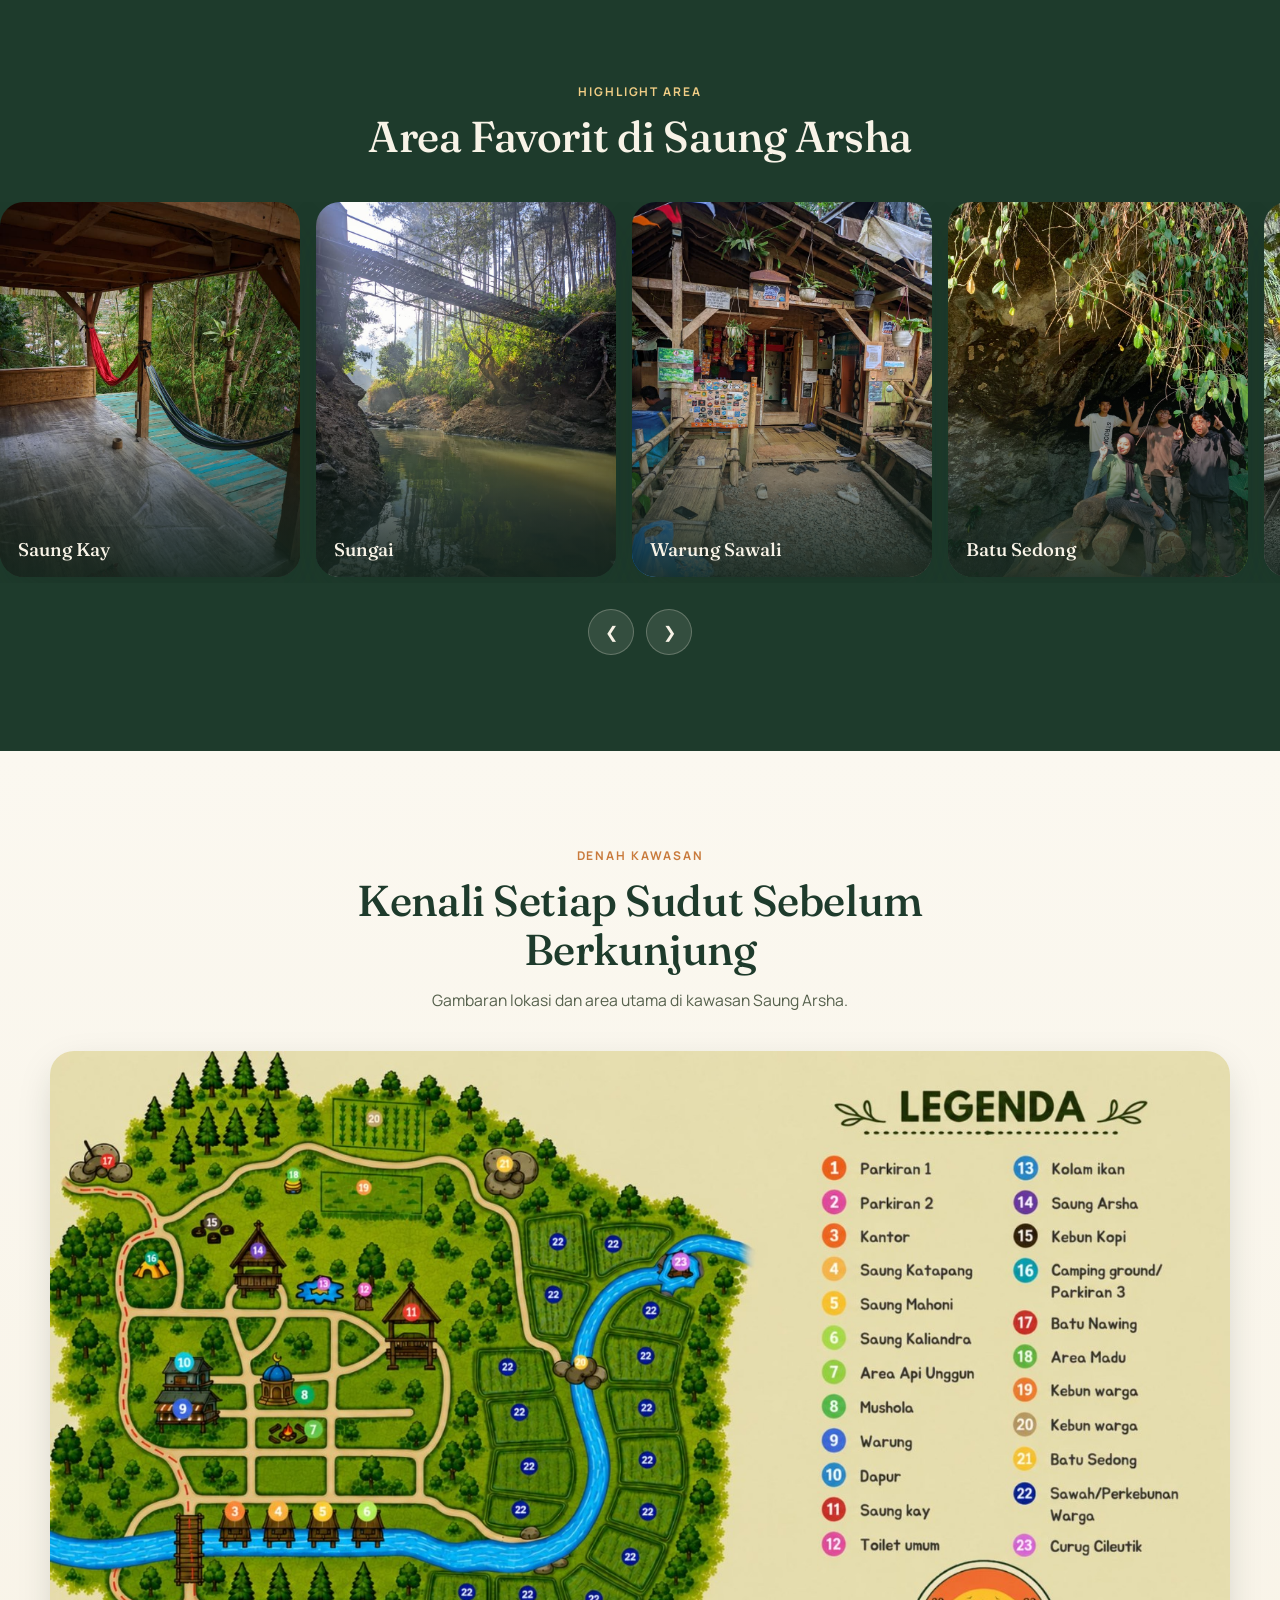
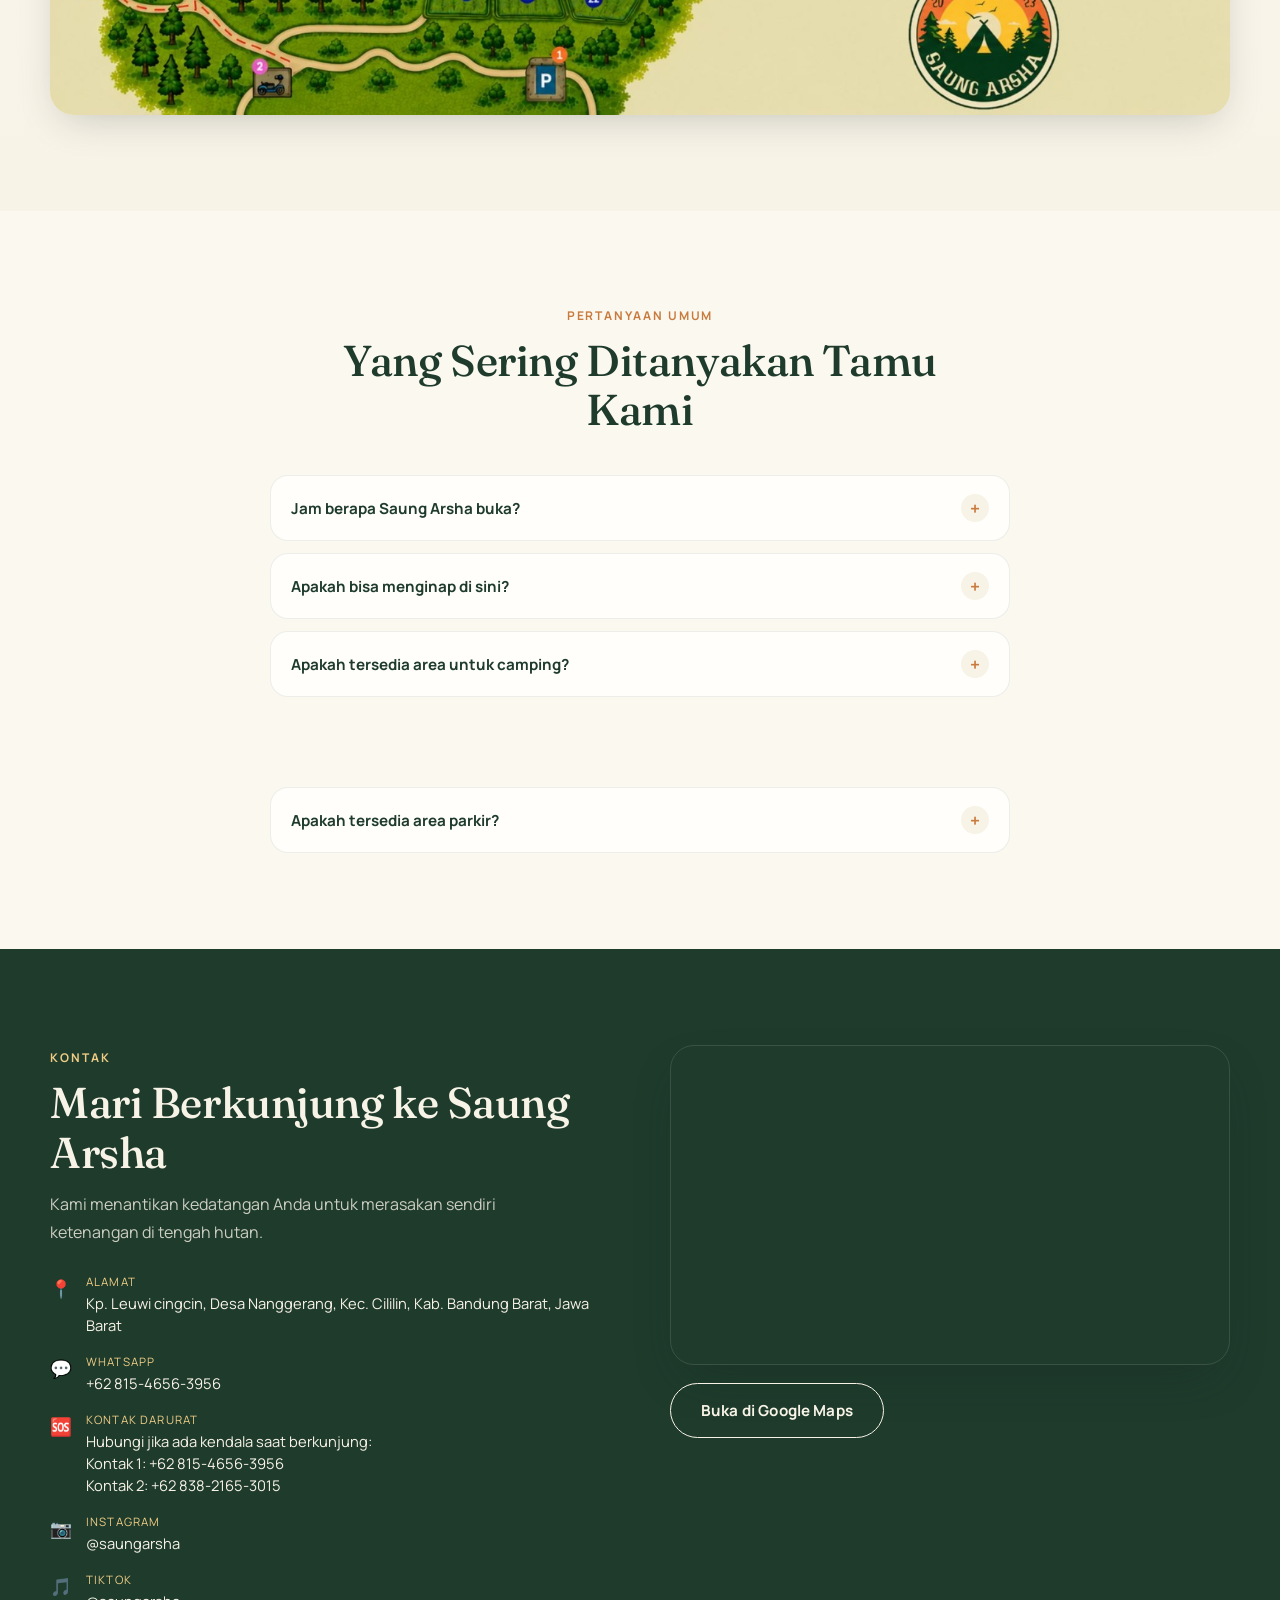
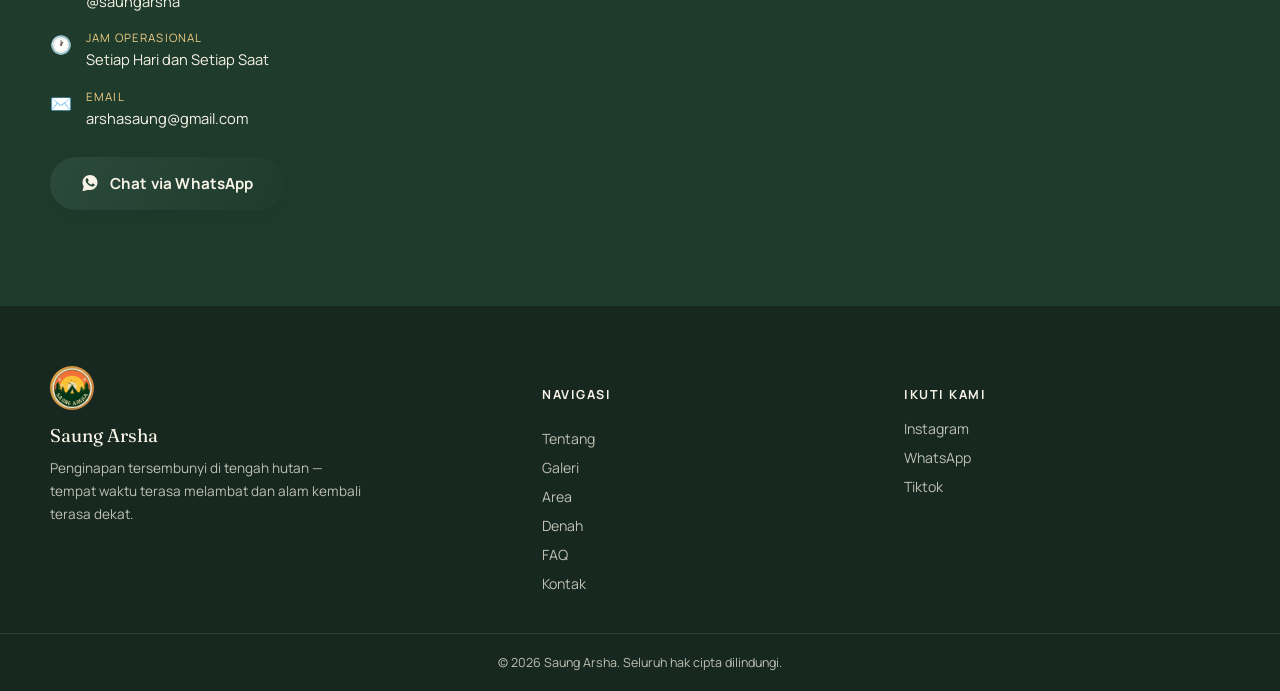
==== commit ce7fd4f5: "index.html" ====
--- a/index.html
+++ b/index.html
@@ -16,6 +16,7 @@
 <meta property="og:locale" content="id_ID">
 
 <link rel="icon" type="image/png" sizes="32x32" href="assets/icons/favicon-32.png">
+<link rel="icon" type="image/png" sizes="192x192" href="assets/icons/favicon-192.png">
 <link rel="apple-touch-icon" href="assets/icons/apple-touch-icon.png">
 
 <link rel="preconnect" href="https://fonts.googleapis.com">
@@ -42,7 +43,7 @@
 <header class="navbar" id="navbar">
   <div class="navbar__inner">
     <a href="#hero" class="navbar__brand">
-      <span class="navbar__brand-mark">SA</span>
+      <span class="navbar__brand-mark"><img src="assets/images/logo.png" alt="Logo Saung Arsha"></span>
       <span class="navbar__brand-name">Saung Arsha</span>
     </a>
 
@@ -52,7 +53,6 @@
       <a href="#galeri" class="navbar__link" data-nav>Galeri</a>
       <a href="#area" class="navbar__link" data-nav>Area</a>
       <a href="#denah" class="navbar__link" data-nav>Denah</a>
-      <a href="#saung" class="navbar__link" data-nav>Sewa Saung</a>
       <a href="#faq" class="navbar__link" data-nav>FAQ</a>
       <a href="#kontak" class="navbar__link navbar__link--cta" data-nav>Kontak</a>
     </nav>
@@ -71,7 +71,6 @@
     <a href="#galeri" data-nav-mobile>Galeri</a>
     <a href="#area" data-nav-mobile>Area</a>
     <a href="#denah" data-nav-mobile>Denah</a>
-    <a href="#saung" data-nav-mobile>Sewa Saung</a>
     <a href="#faq" data-nav-mobile>FAQ</a>
     <a href="#kontak" data-nav-mobile>Kontak</a>
   </nav>
@@ -92,7 +91,7 @@
 
     <div class="hero__content">
       <div class="hero__logo reveal" data-reveal>
-        <span class="hero__logo-mark">SA</span>
+        <span class="hero__logo-mark"><img src="assets/images/logo.png" alt="Logo Saung Arsha"></span>
       </div>
       <p class="hero__eyebrow reveal" data-reveal data-delay="1">Hidden Gem &middot; Tengah Hutan</p>
       <h1 class="hero__title reveal" data-reveal data-delay="2">Saung <em>Arsha</em></h1>
@@ -203,41 +202,57 @@
       <p class="section-sub reveal" data-reveal data-delay="2">Sentuh salah satu foto untuk melihat lebih dekat.</p>
 
       <div class="gallery__grid" id="galleryGrid">
-        <button class="gallery__item reveal" data-reveal data-full="assets/images/gallery-1.jpg" data-title="Beranda Saung di Pagi Hari">
-          <img src="assets/images/gallery-1.jpg" loading="lazy" alt="Beranda saung di pagi hari" class="gallery__img">
-          <span class="gallery__overlay"><span class="gallery__caption">Beranda Saung di Pagi Hari</span></span>
-        </button>
-        <button class="gallery__item reveal" data-reveal data-full="assets/images/gallery-2.jpg" data-title="Aliran Sungai Jernih">
-          <img src="assets/images/gallery-2.jpg" loading="lazy" alt="Aliran sungai jernih di kawasan Saung Arsha" class="gallery__img">
-          <span class="gallery__overlay"><span class="gallery__caption">Aliran Sungai Jernih</span></span>
-        </button>
-        <button class="gallery__item reveal" data-reveal data-full="assets/images/gallery-3.jpg" data-title="Jalan Setapak Menuju Hutan">
-          <img src="assets/images/gallery-3.jpg" loading="lazy" alt="Jalan setapak menuju hutan" class="gallery__img">
-          <span class="gallery__overlay"><span class="gallery__caption">Jalan Setapak Menuju Hutan</span></span>
-        </button>
-        <button class="gallery__item reveal" data-reveal data-full="assets/images/gallery-4.jpg" data-title="Golden Hour di Area Duduk">
-          <img src="assets/images/gallery-4.jpg" loading="lazy" alt="Golden hour di area duduk" class="gallery__img">
-          <span class="gallery__overlay"><span class="gallery__caption">Golden Hour di Area Duduk</span></span>
-        </button>
-        <button class="gallery__item reveal" data-reveal data-full="assets/images/gallery-5.jpg" data-title="Kabut Pagi di Puncak Pohon">
-          <img src="assets/images/gallery-5.jpg" loading="lazy" alt="Kabut pagi menyelimuti puncak pohon" class="gallery__img">
-          <span class="gallery__overlay"><span class="gallery__caption">Kabut Pagi di Puncak Pohon</span></span>
-        </button>
-        <button class="gallery__item reveal" data-reveal data-full="assets/images/gallery-6.jpg" data-title="Spot Foto Favorit Tamu">
-          <img src="assets/images/gallery-6.jpg" loading="lazy" alt="Spot foto favorit tamu" class="gallery__img">
-          <span class="gallery__overlay"><span class="gallery__caption">Spot Foto Favorit Tamu</span></span>
-        </button>
-        <button class="gallery__item reveal" data-reveal data-full="assets/images/gallery-7.jpg" data-title="Tenda di Bawah Kanopi Hutan">
-          <img src="assets/images/gallery-7.jpg" loading="lazy" alt="Tenda camping di bawah kanopi hutan" class="gallery__img">
-          <span class="gallery__overlay"><span class="gallery__caption">Tenda di Bawah Kanopi Hutan</span></span>
-        </button>
-        <button class="gallery__item reveal" data-reveal data-full="assets/images/gallery-8.jpg" data-title="Senja dari Area Santai">
-          <img src="assets/images/gallery-8.jpg" loading="lazy" alt="Senja dilihat dari area santai" class="gallery__img">
-          <span class="gallery__overlay"><span class="gallery__caption">Senja dari Area Santai</span></span>
-        </button>
-        <button class="gallery__item reveal" data-reveal data-full="assets/images/gallery-9.jpg" data-title="Detail Saung Kayu">
-          <img src="assets/images/gallery-9.jpg" loading="lazy" alt="Detail arsitektur saung kayu" class="gallery__img">
-          <span class="gallery__overlay"><span class="gallery__caption">Detail Saung Kayu</span></span>
+        <button class="gallery__item reveal" data-reveal data-full="assets/images/kay.jpeg" data-title="Saung Kay">
+          <img src="assets/images/kay.jpeg" loading="lazy" alt="Saung Kay" class="gallery__img">
+          <span class="gallery__overlay"><span class="gallery__caption">Saung Kay</span></span>
+        </button>
+        <button class="gallery__item reveal" data-reveal data-full="assets/images/mahoni2.jpeg" data-title="Saung Mahoni 2">
+          <img src="assets/images/mahoni2.jpeg" loading="lazy" alt="Saung Mahoni 2" class="gallery__img">
+          <span class="gallery__overlay"><span class="gallery__caption">Saung Mahoni 2</span></span>
+        </button>
+        <button class="gallery__item reveal" data-reveal data-full="assets/images/morning.jpeg" data-title="Suasana Pagi">
+          <img src="assets/images/morning.jpeg" loading="lazy" alt="Suasana Pagi" class="gallery__img">
+          <span class="gallery__overlay"><span class="gallery__caption">Suasana Pagi</span></span>
+        </button>
+        <button class="gallery__item reveal" data-reveal data-full="assets/images/malam.jpeg" data-title="Suasana Malam">
+          <img src="assets/images/malam.jpeg" loading="lazy" alt="Suasana Malam" class="gallery__img">
+          <span class="gallery__overlay"><span class="gallery__caption">Suasana Malam</span></span>
+        </button>
+        <button class="gallery__item reveal" data-reveal data-full="assets/images/mushola.jpeg" data-title="Mushola">
+          <img src="assets/images/mushola.jpeg" loading="lazy" alt="Mushola" class="gallery__img">
+          <span class="gallery__overlay"><span class="gallery__caption">Mushola</span></span>
+        </button>
+        <button class="gallery__item reveal" data-reveal data-full="assets/images/mahoni1.jpeg" data-title="Saung Mahoni 1">
+          <img src="assets/images/mahoni1.jpeg" loading="lazy" alt="Saung Mahoni 1" class="gallery__img">
+          <span class="gallery__overlay"><span class="gallery__caption">Saung Mahoni 1</span></span>
+        </button>
+        <button class="gallery__item reveal" data-reveal data-full="assets/images/kaliandra.jpeg" data-title="Saung Kaliandra">
+          <img src="assets/images/kaliandra.jpeg" loading="lazy" alt="Saung Kaliandra" class="gallery__img">
+          <span class="gallery__overlay"><span class="gallery__caption">Saung Kaliandra</span></span>
+        </button>
+        <button class="gallery__item reveal" data-reveal data-full="assets/images/sungai1.jpeg" data-title="Area sungai di bawah jembatan">
+          <img src="assets/images/sungai1.jpeg" loading="lazy" alt="Area sungai di bawah jembatan" class="gallery__img">
+          <span class="gallery__overlay"><span class="gallery__caption">Area sungai di bawah jembatan</span></span>
+        </button>
+        <button class="gallery__item reveal" data-reveal data-full="assets/images/pagi.jpeg" data-title="Pagi hari">
+          <img src="assets/images/pagi.jpeg" loading="lazy" alt="Detail arsitektur saung kayu" class="gallery__img">
+          <span class="gallery__overlay"><span class="gallery__caption">Pagi hari</span></span>
+        </button>
+        <button class="gallery__item reveal" data-reveal data-full="assets/images/night.jpeg" data-title="Warung di malam hari">
+          <img src="assets/images/night.jpeg" loading="lazy" alt="Warung di malam hari" class="gallery__img">
+          <span class="gallery__overlay"><span class="gallery__caption">Warung di malam hari</span></span>
+        </button>
+        <button class="gallery__item reveal" data-reveal data-full="assets/images/board.jpeg" data-title="Board Saung Arsha">
+          <img src="assets/images/board.jpeg" loading="lazy" alt="Suasana Malam" class="gallery__img">
+          <span class="gallery__overlay"><span class="gallery__caption">Board Saung Arsha</span></span>
+        </button>
+        <button class="gallery__item reveal" data-reveal data-full="assets/images/arsha.jpeg" data-title="Saung Arsha">
+          <img src="assets/images/arsha.jpeg" loading="lazy" alt="Warung di malam hari" class="gallery__img">
+          <span class="gallery__overlay"><span class="gallery__caption">Saung Arsha</span></span>
+        </button>
+        <button class="gallery__item reveal" data-reveal data-full="assets/images/makan1.jpeg" data-title="Makan bersama di malam hari">
+          <img src="assets/images/makan1.jpeg" loading="lazy" alt="Makan bersama di malam hari" class="gallery__img">
+          <span class="gallery__overlay"><span class="gallery__caption">Makan bersama di malam hari</span></span>
         </button>
       </div>
     </div>
@@ -263,28 +278,28 @@
       <div class="highlight__slider" id="highlightSlider">
         <div class="highlight__track" id="highlightTrack">
           <div class="highlight-card">
-            <img src="assets/images/highlight-1.jpg" loading="lazy" alt="Area penginapan Saung Arsha" class="highlight-card__img">
-            <div class="highlight-card__label">Penginapan</div>
+            <img src="assets/images/skay.jpeg" loading="lazy" alt="Saung Kay" class="highlight-card__img">
+            <div class="highlight-card__label">Saung Kay</div>
           </div>
           <div class="highlight-card">
-            <img src="assets/images/highlight-2.jpg" loading="lazy" alt="Sungai di kawasan Saung Arsha" class="highlight-card__img">
+            <img src="assets/images/sungai1.jpeg" loading="lazy" alt="Sungai" class="highlight-card__img">
             <div class="highlight-card__label">Sungai</div>
           </div>
           <div class="highlight-card">
-            <img src="assets/images/highlight-3.jpg" loading="lazy" alt="Area duduk santai" class="highlight-card__img">
-            <div class="highlight-card__label">Area Duduk</div>
+            <img src="assets/images/warung.jpeg" loading="lazy" alt="Warung Sawali" class="highlight-card__img">
+            <div class="highlight-card__label">Warung Sawali</div>
           </div>
           <div class="highlight-card">
-            <img src="assets/images/highlight-4.jpg" loading="lazy" alt="Spot foto ikonik" class="highlight-card__img">
-            <div class="highlight-card__label">Spot Foto</div>
+            <img src="assets/images/sedong.jpeg" loading="lazy" alt="Batu Sedong" class="highlight-card__img">
+            <div class="highlight-card__label">Batu Sedong</div>
           </div>
           <div class="highlight-card">
-            <img src="assets/images/highlight-5.jpg" loading="lazy" alt="Area santai pengunjung" class="highlight-card__img">
-            <div class="highlight-card__label">Area Santai</div>
+            <img src="assets/images/apiunggun.jpeg" loading="lazy" alt="Area api unggun" class="highlight-card__img">
+            <div class="highlight-card__label">Area api unggun</div>
           </div>
           <div class="highlight-card">
-            <img src="assets/images/highlight-6.jpg" loading="lazy" alt="Pemandangan alam sekitar" class="highlight-card__img">
-            <div class="highlight-card__label">View Alam</div>
+            <img src="assets/images/kebun.jpeg" loading="lazy" alt="Kebun" class="highlight-card__img">
+            <div class="highlight-card__label">kebun</div>
           </div>
         </div>
       </div>
@@ -301,29 +316,10 @@
     <div class="container">
       <p class="eyebrow eyebrow--center reveal" data-reveal>Denah Kawasan</p>
       <h2 class="section-title section-title--center reveal" data-reveal data-delay="1">Kenali Setiap Sudut Sebelum Berkunjung</h2>
-      <p class="section-sub reveal" data-reveal data-delay="2">Ketuk titik pada denah untuk melihat informasi lokasi.</p>
+      <p class="section-sub reveal" data-reveal data-delay="2">Gambaran lokasi dan area utama di kawasan Saung Arsha.</p>
 
       <div class="denah__wrap reveal" data-reveal data-delay="3">
-        <img src="assets/images/denah.jpg" alt="Denah kawasan Saung Arsha" class="denah__img">
-
-        <button class="denah__marker" style="top:28%; left:22%;" data-info="Mushola" data-desc="Tempat ibadah nyaman dekat area parkir.">
-          <span class="denah__marker-dot"></span>
-        </button>
-        <button class="denah__marker" style="top:62%; left:18%;" data-info="Toilet" data-desc="Toilet bersih tersedia di beberapa titik kawasan.">
-          <span class="denah__marker-dot"></span>
-        </button>
-        <button class="denah__marker" style="top:80%; left:40%;" data-info="Parkir" data-desc="Area parkir luas untuk motor dan mobil.">
-          <span class="denah__marker-dot"></span>
-        </button>
-        <button class="denah__marker" style="top:35%; left:70%;" data-info="Sungai" data-desc="Aliran sungai jernih di sisi timur kawasan.">
-          <span class="denah__marker-dot"></span>
-        </button>
-        <button class="denah__marker" style="top:50%; left:52%;" data-info="Saung" data-desc="Bangunan utama tempat bersantai dan menginap.">
-          <span class="denah__marker-dot"></span>
-        </button>
-        <button class="denah__marker" style="top:20%; left:55%;" data-info="Spot Foto" data-desc="Titik favorit pengunjung untuk berfoto.">
-          <span class="denah__marker-dot"></span>
-        </button>
+        <img src="assets/images/denah.jpeg" alt="Denah kawasan Saung Arsha" class="denah__img">
 
         <div class="denah__tooltip" id="denahTooltip">
           <button class="denah__tooltip-close" id="denahTooltipClose" aria-label="Tutup">&times;</button>
@@ -335,110 +331,6 @@
   </section>
 
   <!-- ================= FAQ ================= -->
-  <!-- ================= DAFTAR SEWA SAUNG ================= -->
-  <section class="saung" id="saung">
-    <div class="container">
-      <p class="eyebrow eyebrow--center reveal" data-reveal>Daftar Sewa</p>
-      <h2 class="section-title section-title--center reveal" data-reveal data-delay="1">Pilih Saung Sesuai Kebutuhanmu</h2>
-      <p class="section-sub reveal" data-reveal data-delay="2">Setiap saung punya kapasitas dan fasilitas berbeda, sesuaikan dengan jumlah rombonganmu.</p>
-
-      <div class="saung__grid">
-        <div class="saung-card reveal" data-reveal data-delay="1">
-          <div class="saung-card__media">
-            <img src="assets/images/arsha.jpeg" loading="lazy" alt="Saung Arsha" class="saung-card__img">
-            <span class="saung-card__price">Rp600.000</span>
-          </div>
-          <div class="saung-card__body">
-            <h3 class="saung-card__name">Saung Arsha</h3>
-            <span class="saung-card__capacity">👥 15–20 orang</span>
-            <ul class="saung-card__facilities">
-              <li>Kasur + tikar</li>
-              <li>Dapur (hawu)</li>
-              <li>Kamar mandi + WC</li>
-              <li>Aula luas</li>
-              <li>Box karaoke</li>
-              <li>Tempat cas HP</li>
-            </ul>
-            <a href="https://wa.me/6281546563956?text=Halo%2C%20saya%20mau%20tanya%20ketersediaan%20Saung%20Arsha" target="_blank" rel="noopener" class="btn btn--primary saung-card__btn">Pesan via WhatsApp</a>
-          </div>
-        </div>
-
-        <div class="saung-card reveal" data-reveal data-delay="2">
-          <div class="saung-card__media">
-            <img src="assets/images/kay.jpeg" loading="lazy" alt="Saung Kay" class="saung-card__img">
-            <span class="saung-card__price">Rp400.000</span>
-          </div>
-          <div class="saung-card__body">
-            <h3 class="saung-card__name">Saung Kay</h3>
-            <span class="saung-card__capacity">👥 6–10 orang</span>
-            <ul class="saung-card__facilities">
-              <li>Kasur + tikar</li>
-              <li>Kamar mandi + WC</li>
-              <li>Hammock</li>
-              <li>Aula</li>
-              <li>Tempat cas HP</li>
-            </ul>
-            <a href="https://wa.me/6281546563956?text=Halo%2C%20saya%20mau%20tanya%20ketersediaan%20Saung%20Kay" target="_blank" rel="noopener" class="btn btn--primary saung-card__btn">Pesan via WhatsApp</a>
-          </div>
-        </div>
-
-        <div class="saung-card reveal" data-reveal data-delay="3">
-          <div class="saung-card__media">
-            <img src="assets/images/kaliandra.jpeg" loading="lazy" alt="Saung Kaliandra" class="saung-card__img">
-            <span class="saung-card__price">Rp300.000</span>
-          </div>
-          <div class="saung-card__body">
-            <h3 class="saung-card__name">Saung Kaliandra</h3>
-            <span class="saung-card__capacity">👥 6–10 orang</span>
-            <ul class="saung-card__facilities">
-              <li>Kasur + tikar</li>
-              <li>Kipas</li>
-              <li>Kursi</li>
-              <li>Selimut</li>
-              <li>Tempat cas HP</li>
-            </ul>
-            <a href="https://wa.me/6281546563956?text=Halo%2C%20saya%20mau%20tanya%20ketersediaan%20Saung%20Kaliandra" target="_blank" rel="noopener" class="btn btn--primary saung-card__btn">Pesan via WhatsApp</a>
-          </div>
-        </div>
-
-        <div class="saung-card reveal" data-reveal data-delay="1">
-          <div class="saung-card__media">
-            <img src="assets/images/mahoni1.jpeg" loading="lazy" alt="Saung Mahoni tipe 1" class="saung-card__img">
-            <span class="saung-card__price">Rp250.000</span>
-          </div>
-          <div class="saung-card__body">
-            <h3 class="saung-card__name">Saung Mahoni 1</h3>
-            <span class="saung-card__capacity">👥 6–10 orang</span>
-            <ul class="saung-card__facilities">
-              <li>Kasur + tikar</li>
-              <li>Matras</li>
-              <li>Kursi</li>
-              <li>Hammock</li>
-            </ul>
-            <a href="https://wa.me/6281546563956?text=Halo%2C%20saya%20mau%20tanya%20ketersediaan%20Saung%20Mahoni%201" target="_blank" rel="noopener" class="btn btn--primary saung-card__btn">Pesan via WhatsApp</a>
-          </div>
-        </div>
-
-        <div class="saung-card reveal" data-reveal data-delay="2">
-          <div class="saung-card__media">
-            <img src="assets/images/mahoni2.jpeg" loading="lazy" alt="Saung Mahoni tipe 2" class="saung-card__img">
-            <span class="saung-card__price">Rp250.000</span>
-          </div>
-          <div class="saung-card__body">
-            <h3 class="saung-card__name">Saung Mahoni 2</h3>
-            <span class="saung-card__capacity">👥 2 orang</span>
-            <ul class="saung-card__facilities">
-              <li>Kasur + matras</li>
-              <li>Tikar</li>
-              <li>Tempat cas HP</li>
-            </ul>
-            <a href="https://wa.me/6281546563956?text=Halo%2C%20saya%20mau%20tanya%20ketersediaan%20Saung%20Mahoni%202" target="_blank" rel="noopener" class="btn btn--primary saung-card__btn">Pesan via WhatsApp</a>
-          </div>
-        </div>
-      </div>
-    </div>
-  </section>
-
   <section class="faq" id="faq">
     <div class="container container--narrow">
       <p class="eyebrow eyebrow--center reveal" data-reveal>Pertanyaan Umum</p>
@@ -451,7 +343,7 @@
             <span class="accordion__icon">+</span>
           </button>
           <div class="accordion__panel">
-            <p>Saung Arsha buka setiap hari mulai pukul 07.00 hingga 18.00 WIB. Di luar jam tersebut, silakan hubungi kami terlebih dahulu.</p>
+            <p>Saung Arsha buka setiap hari dan setiap saat, silakan hubungi kami terlebih dahulu.</p>
           </div>
         </div>
 
@@ -491,7 +383,7 @@
             <span class="accordion__icon">+</span>
           </button>
           <div class="accordion__panel">
-            <p>Tersedia area parkir yang cukup luas untuk kendaraan roda dua maupun roda empat.</p>
+            <p>Tersedia beberapa area parkir, namun khusus untuk roda empat cukup jauh dari lokasi.</p>
           </div>
         </div>
       </div>
@@ -511,7 +403,7 @@
             <span class="contact__icon">📍</span>
             <div>
               <span class="contact__label">Alamat</span>
-              <span class="contact__value">Kp. Ciririp Bangsaya, Karyamukti, Kec. Cililin, Kabupaten Bandung Barat, Jawa Barat</span>
+              <span class="contact__value">Kp. Leuwi cingcin, Desa Nanggerang, Kec. Cililin, Kab. Bandung Barat, Jawa Barat</span>
             </div>
           </li>
           <li class="contact__list-item">
@@ -540,17 +432,24 @@
             </div>
           </li>
           <li class="contact__list-item">
+            <span class="contact__icon">🎵</span>
+            <div>
+              <span class="contact__label">Tiktok</span>
+              <span class="contact__value"><a href="https://www.tiktok.com/@saungarsha?_r=1&_t=ZS-98Z7b90TTSD" target="_blank" rel="noopener">@saungarsha</a></span>
+            </div>
+          </li>
+          <li class="contact__list-item">
             <span class="contact__icon">🕐</span>
             <div>
               <span class="contact__label">Jam Operasional</span>
-              <span class="contact__value">Setiap Hari, 07.00 — 18.00 WIB</span>
+              <span class="contact__value">Setiap Hari dan Setiap Saat</span>
             </div>
           </li>
           <li class="contact__list-item">
             <span class="contact__icon">✉️</span>
             <div>
               <span class="contact__label">Email</span>
-              <span class="contact__value"><a href="mailto:halo@saungarsha.com">halo@saungarsha.com</a></span>
+              <span class="contact__value"><a href="mailto:arshasaung@gmail.com">arshasaung@gmail.com</a></span>
             </div>
           </li>
         </ul>
@@ -581,7 +480,7 @@
 <footer class="footer">
   <div class="container footer__grid">
     <div class="footer__brand">
-      <span class="footer__brand-mark">SA</span>
+      <span class="footer__brand-mark"><img src="assets/images/logo.png" alt="Logo Saung Arsha"></span>
       <p class="footer__brand-name">Saung Arsha</p>
       <p class="footer__desc">Penginapan tersembunyi di tengah hutan — tempat waktu terasa melambat dan alam kembali terasa dekat.</p>
     </div>
@@ -601,6 +500,7 @@
       <div class="footer__social-links">
         <a href="https://instagram.com/saungarsha" target="_blank" rel="noopener" aria-label="Instagram">Instagram</a>
         <a href="https://wa.me/6281546563956" target="_blank" rel="noopener" aria-label="WhatsApp">WhatsApp</a>
+        <a href="https://www.tiktok.com/@saungarsha?_r=1&_t=ZS-98Z7b90TTSD" target="_blank" rel="noopener" aria-label="Tiktok">Tiktok</a>
       </div>
     </div>
   </div>
@@ -622,3 +522,4 @@
 <script src="assets/js/script.js" defer></script>
 </body>
 </html>
+
--- a/assets/css/style.css
+++ b/assets/css/style.css
@@ -442,7 +442,16 @@
   transition: transform 0.35s var(--ease), box-shadow 0.35s var(--ease), background 0.35s var(--ease);
 }
 .info-card:hover { transform: translateY(-4px); box-shadow: var(--shadow-lift); background: var(--c-cream); }
-.info-card__icon { font-size: 1.2rem; }
+.info-card__icon {
+  display: flex; align-items: center; justify-content: center;
+  flex-shrink: 0;
+  width: 34px; height: 34px;
+  border-radius: 50%;
+  background: linear-gradient(135deg, rgba(217,164,65,0.16), rgba(30,59,44,0.10));
+  color: var(--c-forest-700);
+}
+.info-card__icon svg { width: 17px; height: 17px; }
+.info-card:hover .info-card__icon { background: var(--grad-gold); color: var(--c-forest-900); }
 .info-card__label { font-weight: 600; font-size: 0.85rem; color: var(--c-forest-800); }
 
 /* ---------- 12. WHY ---------- */
@@ -464,6 +473,48 @@
 .why-card__icon { font-size: 1.8rem; display: block; margin-bottom: 12px; }
 .why-card h3 { font-family: var(--font-display); font-weight: 500; font-size: 1.05rem; color: var(--c-forest-800); margin-bottom: 8px; }
 .why-card p { font-size: 0.85rem; color: var(--c-ink-soft); line-height: 1.55; }
+
+/* ---------- 12B. RATE CARD SAUNG ---------- */
+.saung { background: var(--c-cream-soft); }
+.saung__grid {
+  display: grid; grid-template-columns: 1fr; gap: 24px;
+  margin-top: 44px;
+}
+.saung-card {
+  background: var(--c-white);
+  border-radius: var(--radius-lg);
+  overflow: hidden;
+  box-shadow: var(--shadow-card);
+  border: 1px solid rgba(30,59,44,0.06);
+  transition: transform 0.4s var(--ease), box-shadow 0.4s var(--ease);
+  display: flex; flex-direction: column;
+}
+.saung-card:hover { transform: translateY(-6px); box-shadow: var(--shadow-lift); }
+.saung-card__media { position: relative; aspect-ratio: 4/3; overflow: hidden; }
+.saung-card__img { width: 100%; height: 100%; object-fit: cover; display: block; transition: transform 0.6s var(--ease); }
+.saung-card:hover .saung-card__img { transform: scale(1.06); }
+.saung-card__price {
+  position: absolute; top: 14px; right: 14px;
+  background: var(--grad-gold);
+  color: var(--c-forest-900);
+  font-weight: 800; font-size: 0.85rem;
+  padding: 6px 14px; border-radius: 999px;
+  box-shadow: var(--shadow-card);
+}
+.saung-card__body { padding: 22px; display: flex; flex-direction: column; flex: 1; }
+.saung-card__name { font-family: var(--font-display); font-weight: 500; font-size: 1.25rem; color: var(--c-forest-800); margin-bottom: 6px; }
+.saung-card__capacity { display: inline-block; font-size: 0.82rem; font-weight: 600; color: var(--c-orange); margin-bottom: 14px; }
+.saung-card__facilities {
+  list-style: none; padding: 0; margin: 0 0 20px;
+  display: grid; gap: 8px;
+}
+.saung-card__facilities li {
+  font-size: 0.85rem; color: var(--c-ink-soft); padding-left: 22px; position: relative; line-height: 1.4;
+}
+.saung-card__facilities li::before {
+  content: "✓"; position: absolute; left: 0; color: var(--c-gold); font-weight: 700;
+}
+.saung-card__btn { width: 100%; margin-top: auto; }
 
 /* ---------- 13. GALLERY ---------- */
 .gallery { background: var(--c-cream-soft); }
@@ -715,6 +766,7 @@
   section { padding-block: 96px; }
   .info-cards { grid-template-columns: repeat(3, 1fr); }
   .why__grid { grid-template-columns: repeat(3, 1fr); }
+  .saung__grid { grid-template-columns: repeat(2, 1fr); }
   .gallery__grid { column-count: 3; column-gap: 16px; }
   .gallery__item { margin-bottom: 16px; }
   .footer__grid { grid-template-columns: 1.3fr 1fr 1fr; }
@@ -733,6 +785,7 @@
   .footer__grid { grid-template-columns: 1.4fr 1fr 1fr; }
 
   .highlight-card { width: 300px; }
+  .saung__grid { grid-template-columns: repeat(3, 1fr); }
 
   .btn--outline { width: auto; }
 }
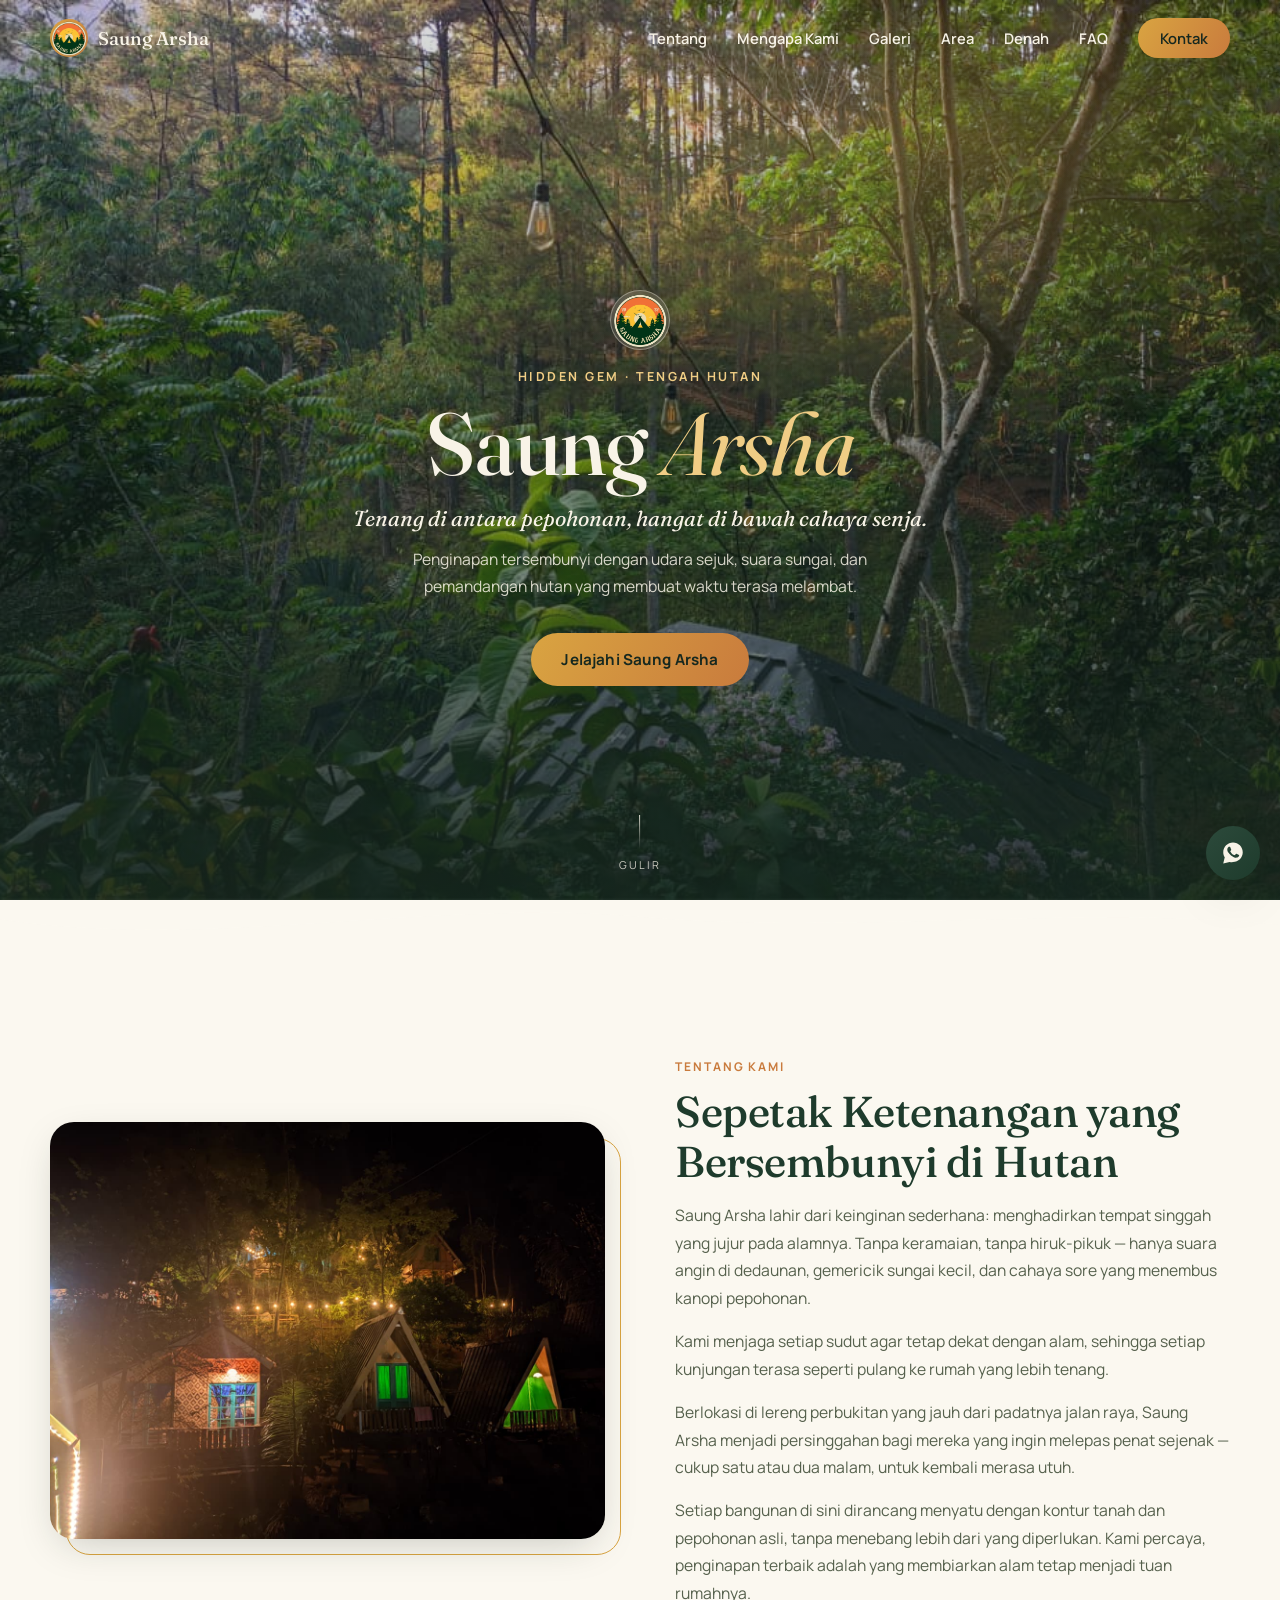
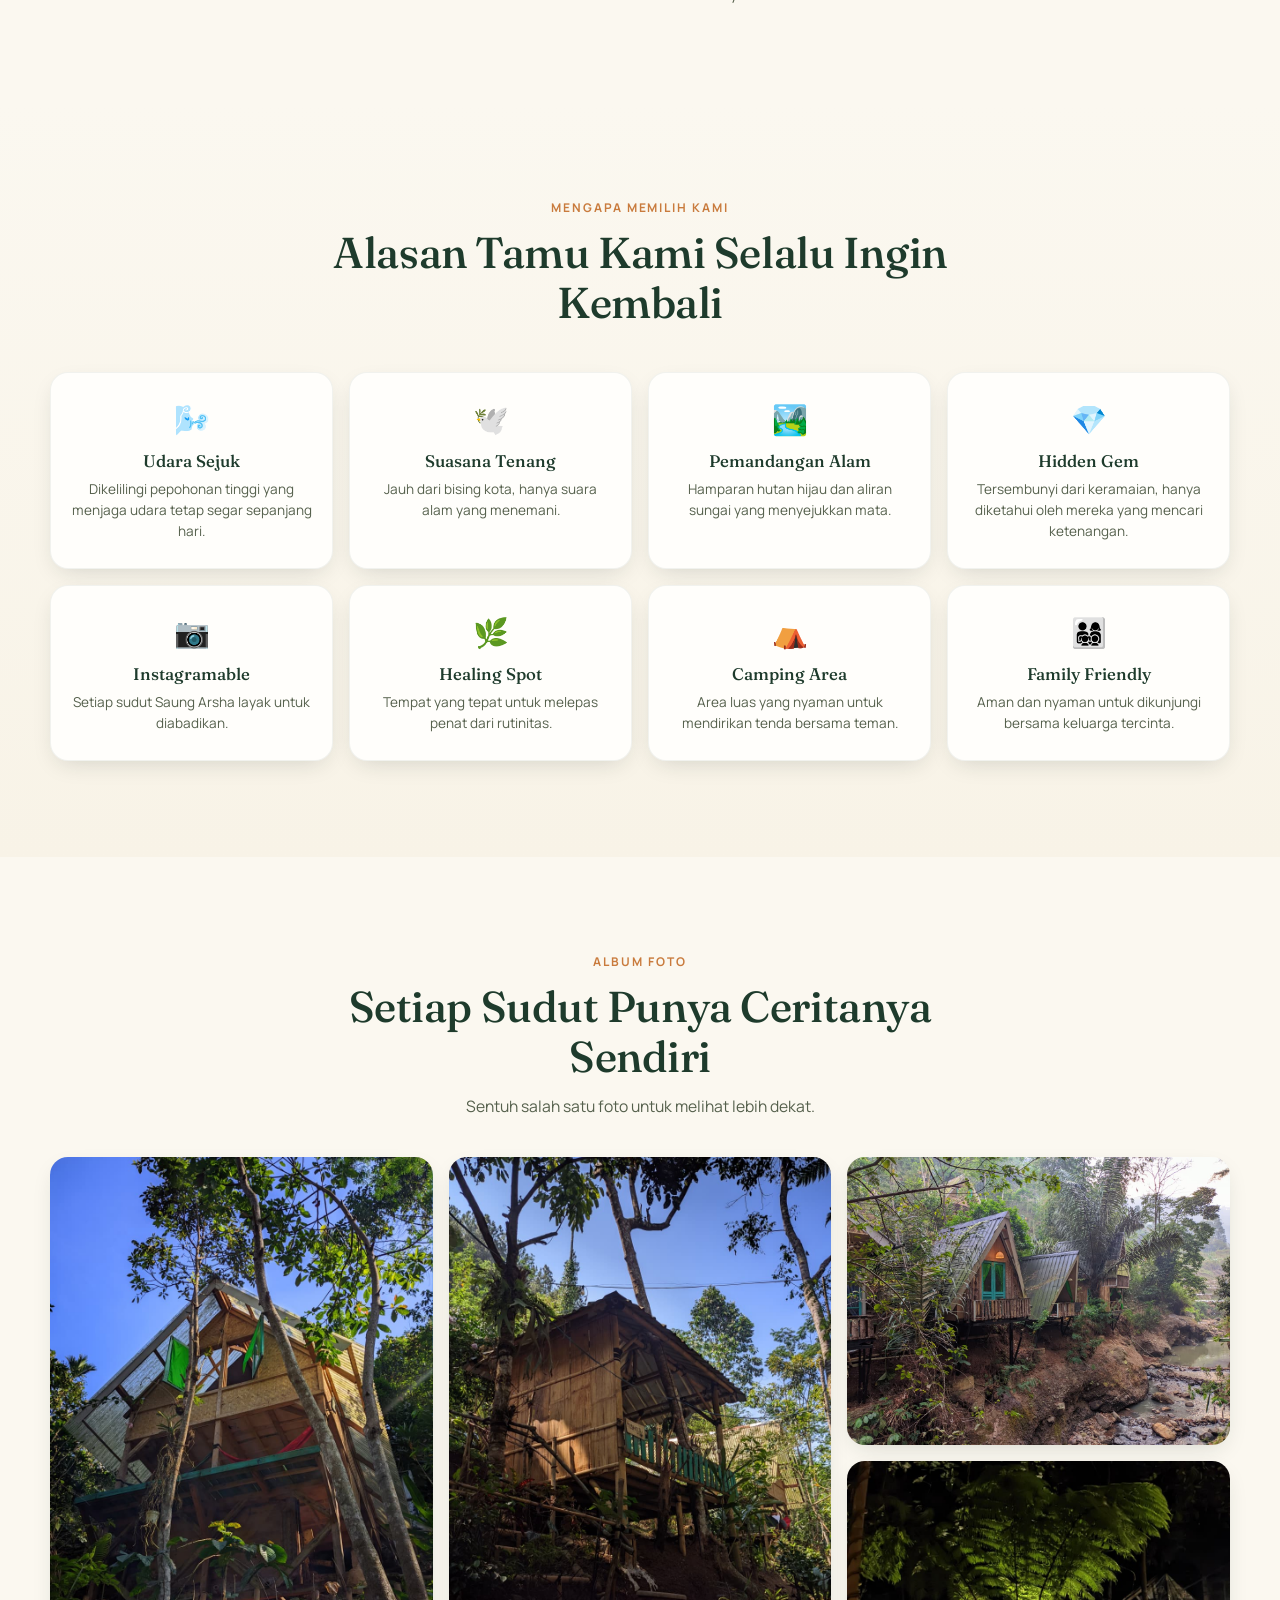
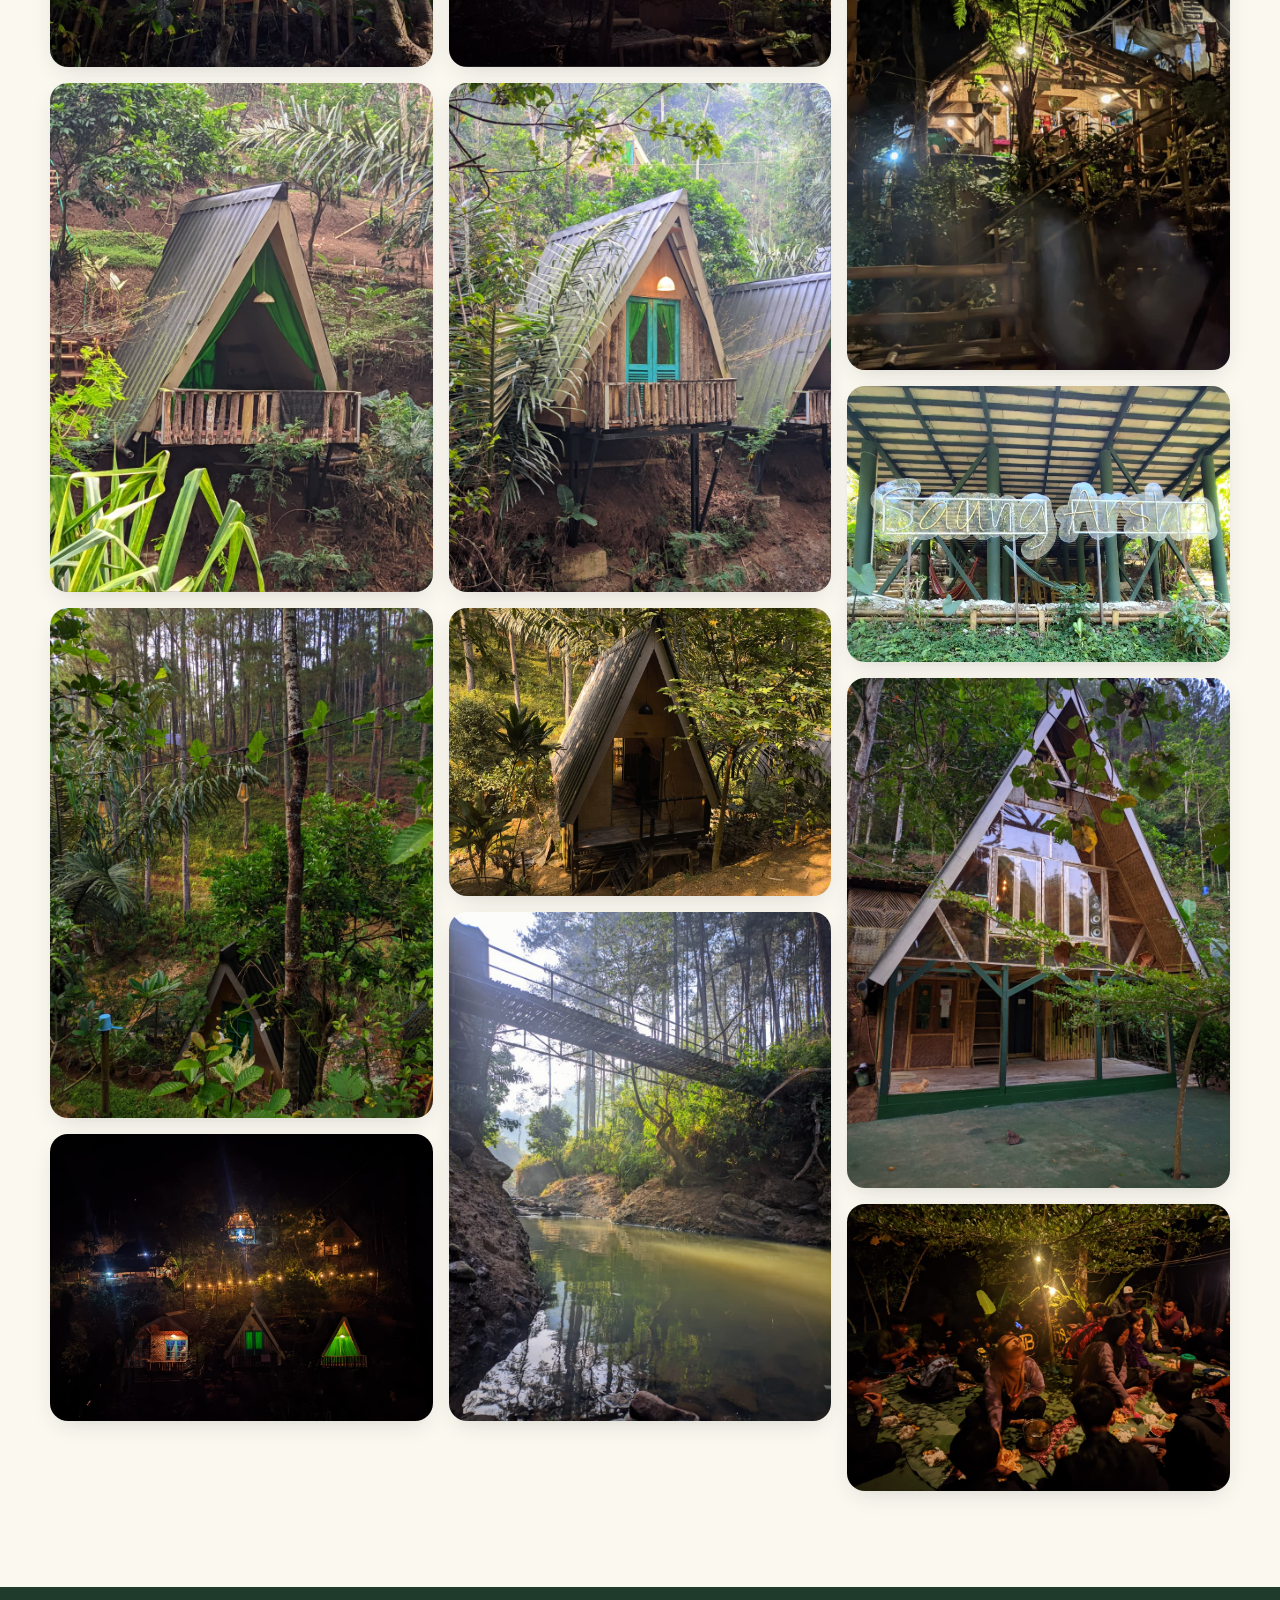
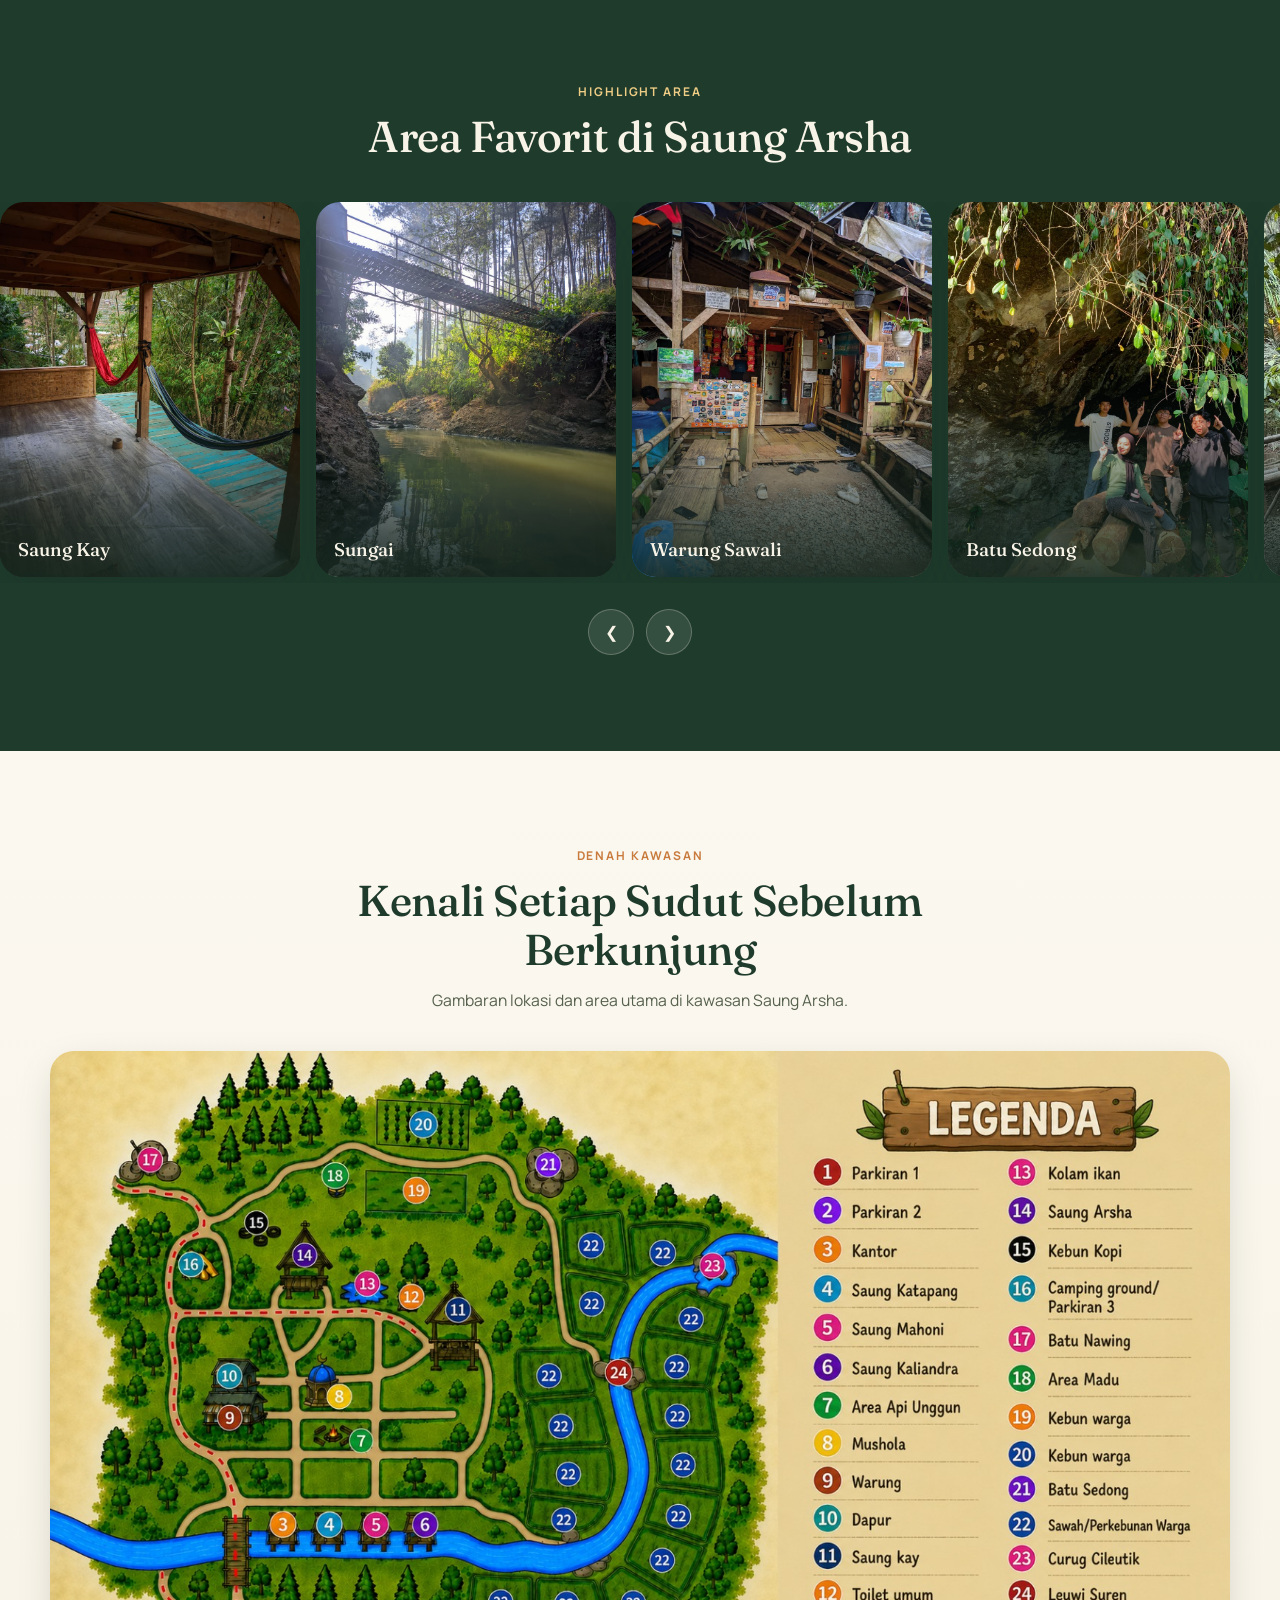
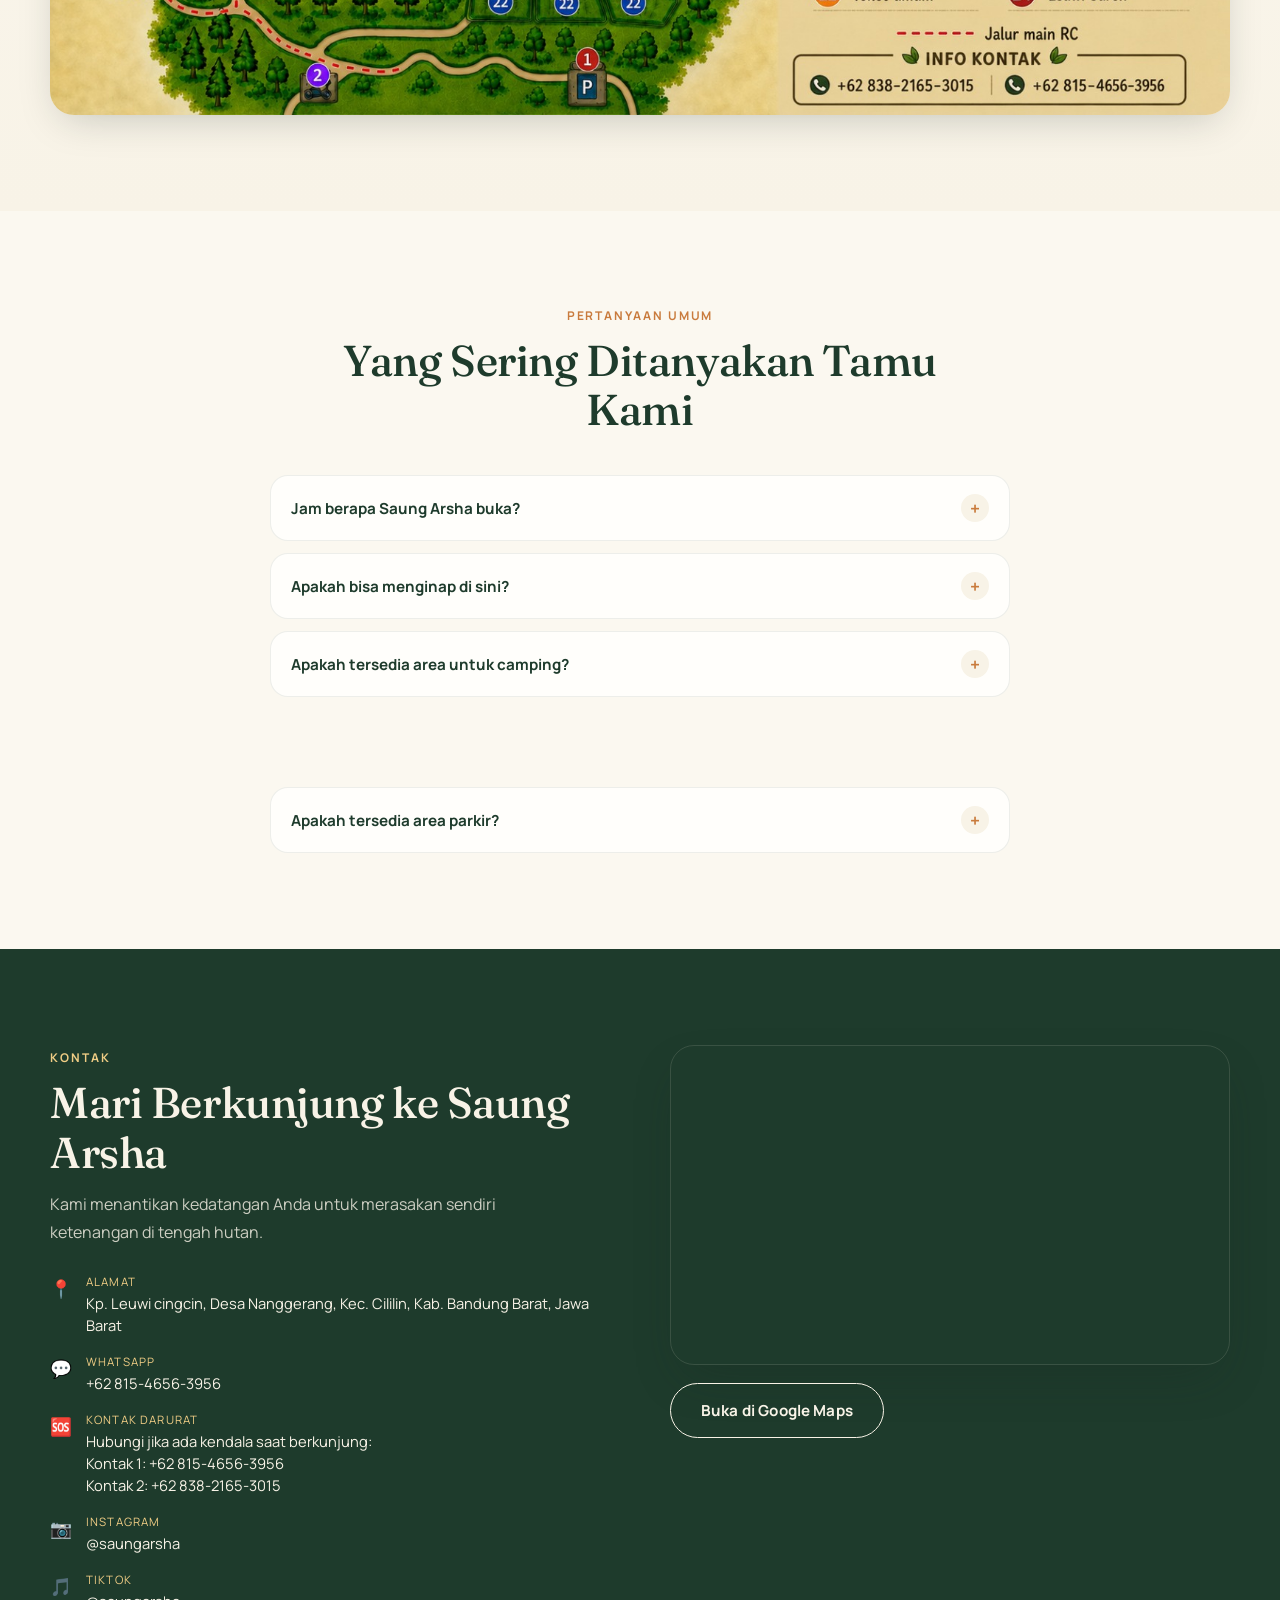
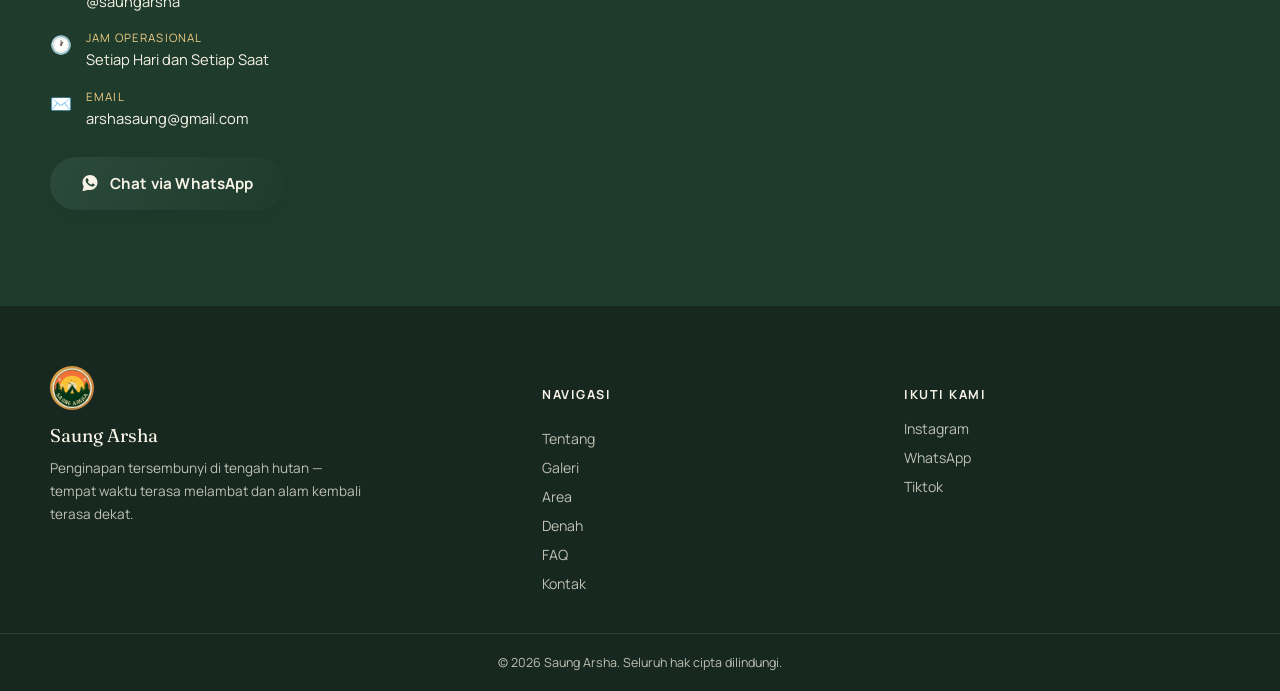
==== commit d7a146b7: "index.html" ====
--- a/index.html
+++ b/index.html
@@ -206,9 +206,9 @@
           <img src="assets/images/kay.jpeg" loading="lazy" alt="Saung Kay" class="gallery__img">
           <span class="gallery__overlay"><span class="gallery__caption">Saung Kay</span></span>
         </button>
-        <button class="gallery__item reveal" data-reveal data-full="assets/images/mahoni2.jpeg" data-title="Saung Mahoni 2">
-          <img src="assets/images/mahoni2.jpeg" loading="lazy" alt="Saung Mahoni 2" class="gallery__img">
-          <span class="gallery__overlay"><span class="gallery__caption">Saung Mahoni 2</span></span>
+        <button class="gallery__item reveal" data-reveal data-full="assets/images/mahoni2.jpeg" data-title="Saung Mahoni">
+          <img src="assets/images/mahoni2.jpeg" loading="lazy" alt="Saung Mahoni" class="gallery__img">
+          <span class="gallery__overlay"><span class="gallery__caption">Saung Mahoni</span></span>
         </button>
         <button class="gallery__item reveal" data-reveal data-full="assets/images/morning.jpeg" data-title="Suasana Pagi">
           <img src="assets/images/morning.jpeg" loading="lazy" alt="Suasana Pagi" class="gallery__img">
@@ -222,9 +222,9 @@
           <img src="assets/images/mushola.jpeg" loading="lazy" alt="Mushola" class="gallery__img">
           <span class="gallery__overlay"><span class="gallery__caption">Mushola</span></span>
         </button>
-        <button class="gallery__item reveal" data-reveal data-full="assets/images/mahoni1.jpeg" data-title="Saung Mahoni 1">
-          <img src="assets/images/mahoni1.jpeg" loading="lazy" alt="Saung Mahoni 1" class="gallery__img">
-          <span class="gallery__overlay"><span class="gallery__caption">Saung Mahoni 1</span></span>
+        <button class="gallery__item reveal" data-reveal data-full="assets/images/mahoni1.jpeg" data-title="Saung Ketapang">
+          <img src="assets/images/mahoni1.jpeg" loading="lazy" alt="Saung Ketapang" class="gallery__img">
+          <span class="gallery__overlay"><span class="gallery__caption">Saung Ketapang</span></span>
         </button>
         <button class="gallery__item reveal" data-reveal data-full="assets/images/kaliandra.jpeg" data-title="Saung Kaliandra">
           <img src="assets/images/kaliandra.jpeg" loading="lazy" alt="Saung Kaliandra" class="gallery__img">
